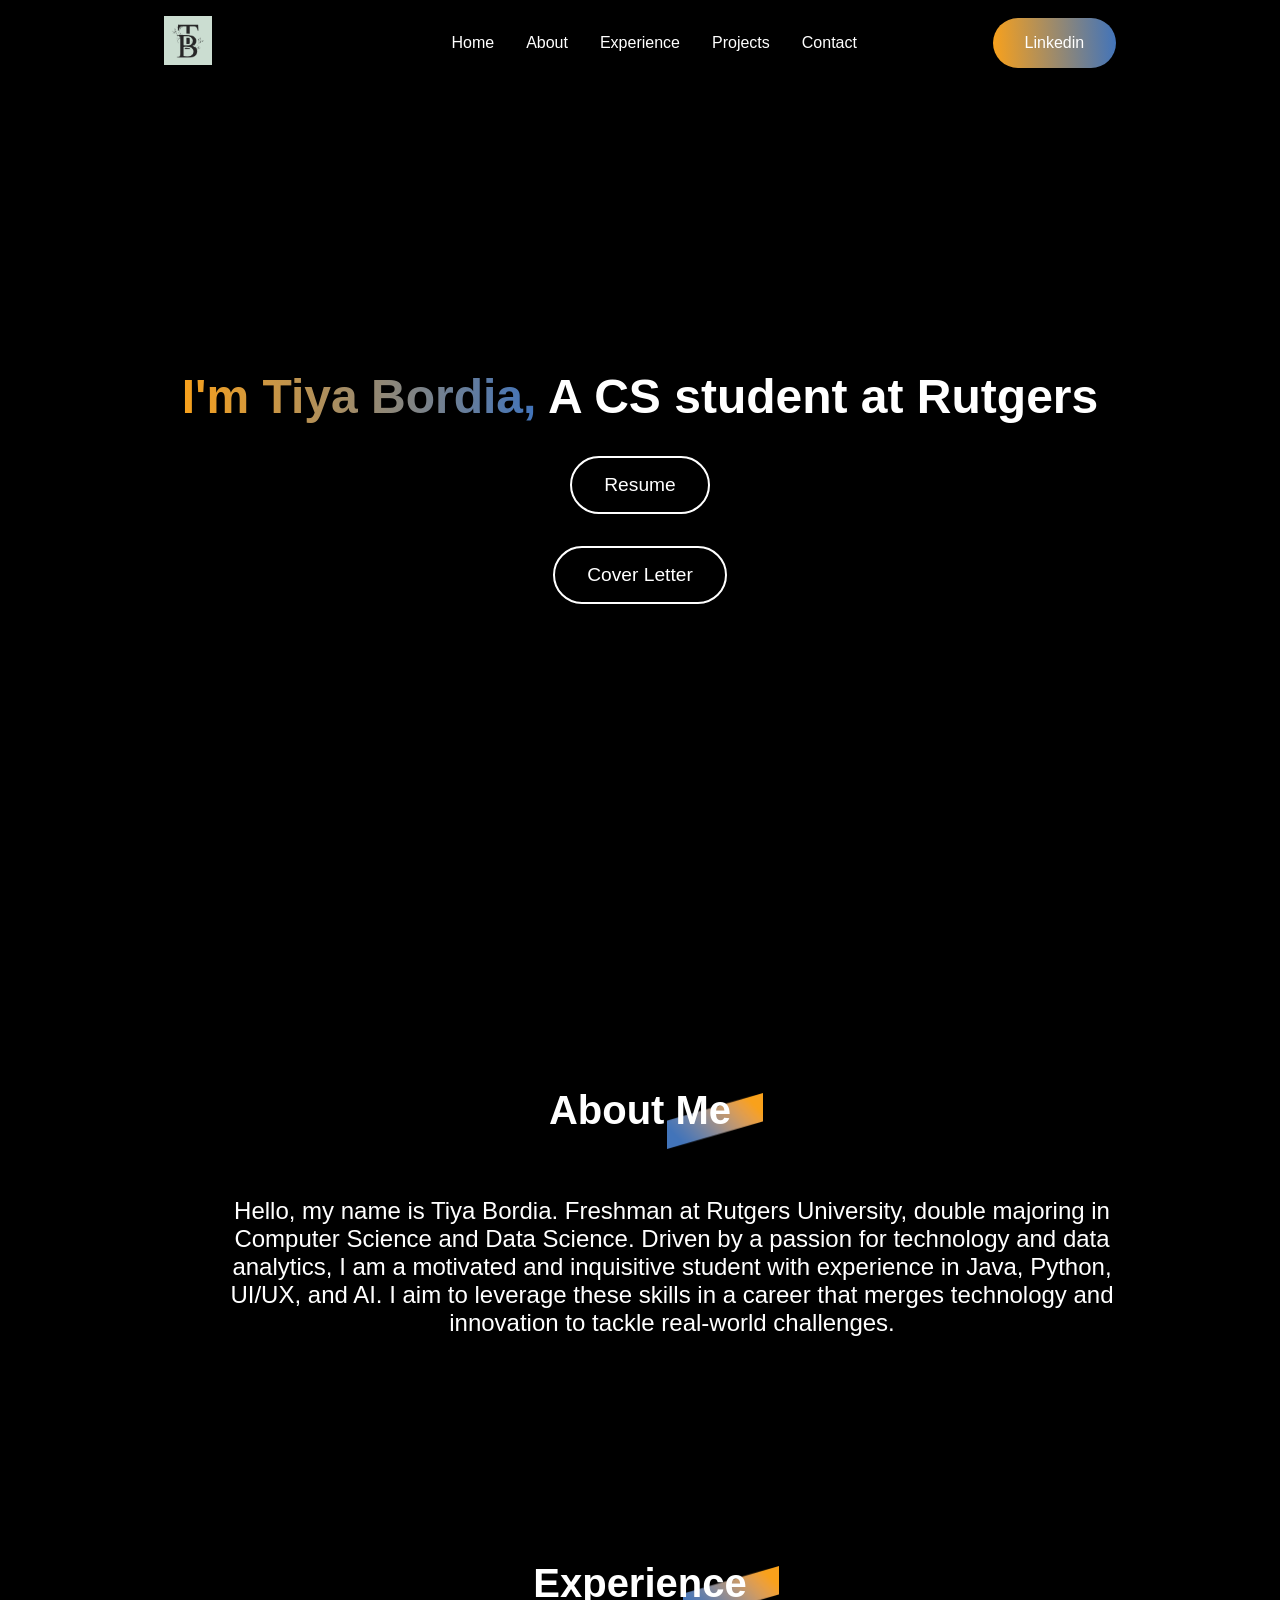
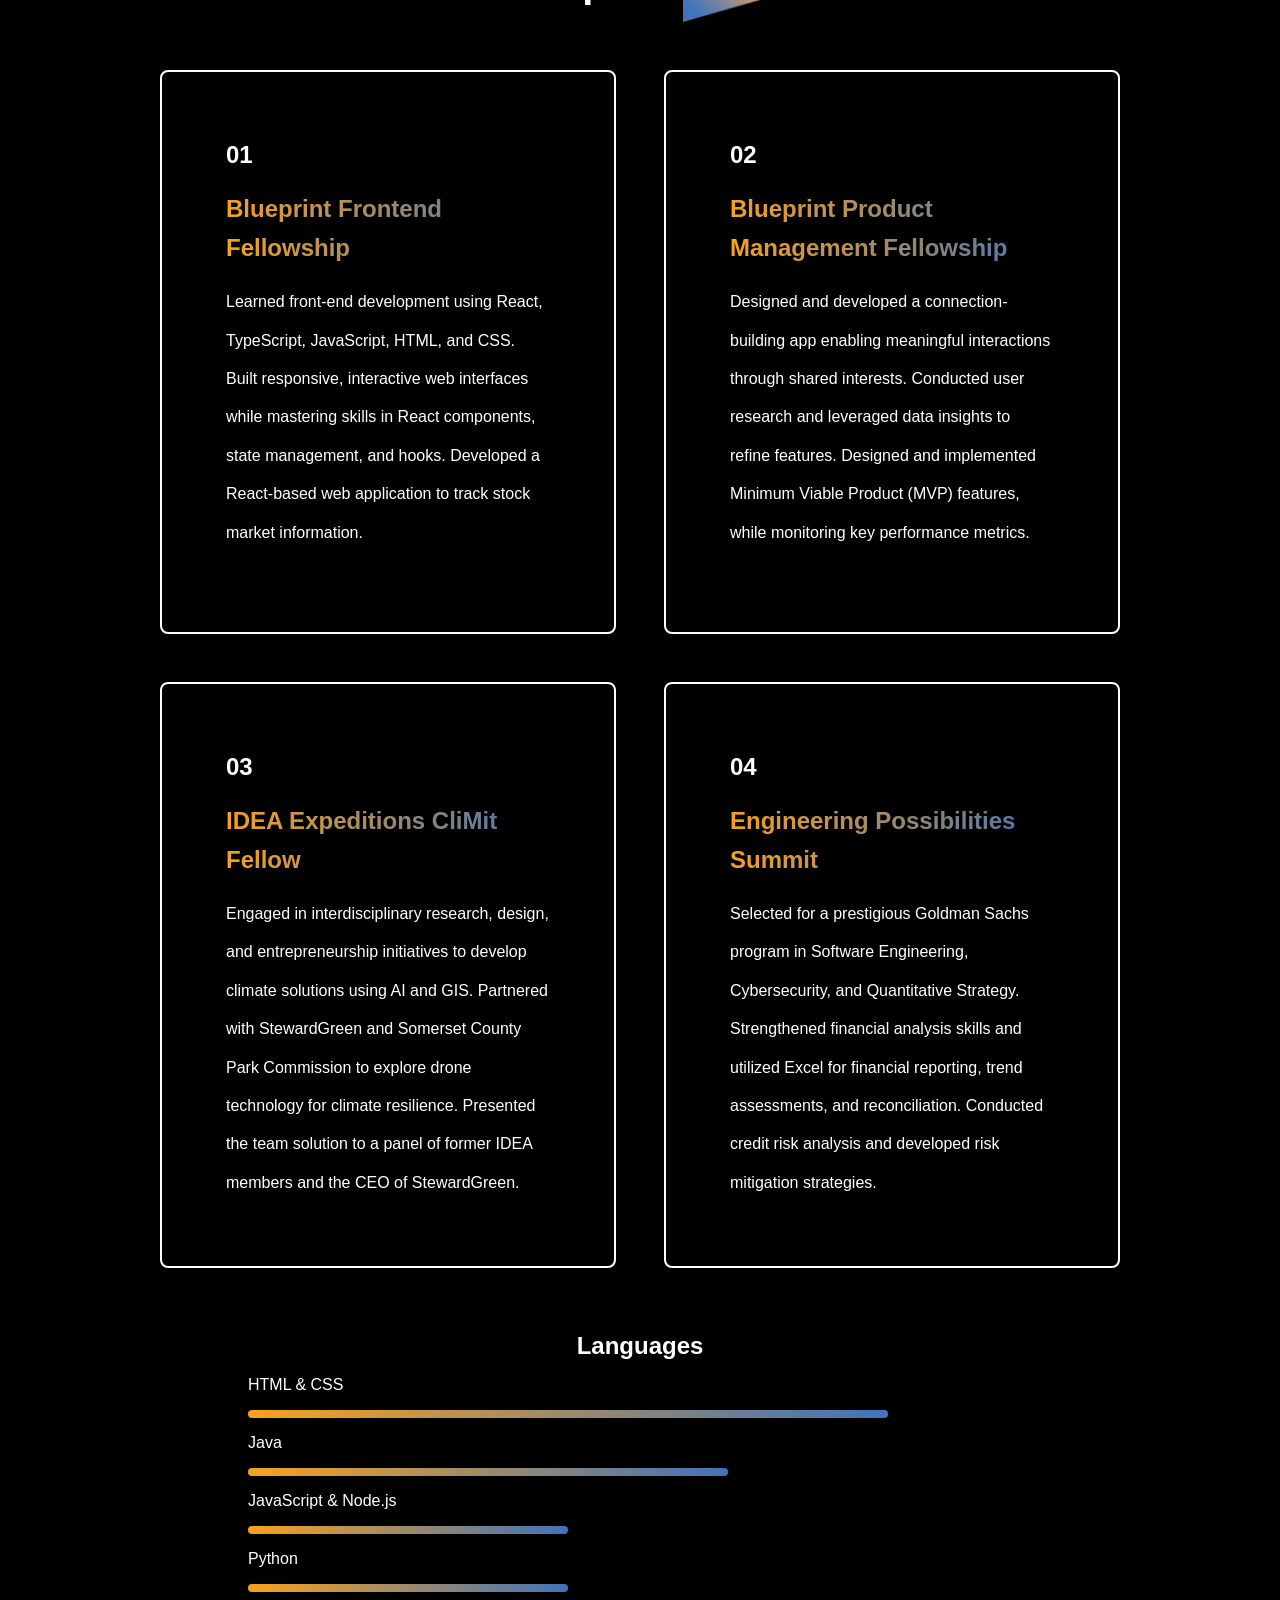
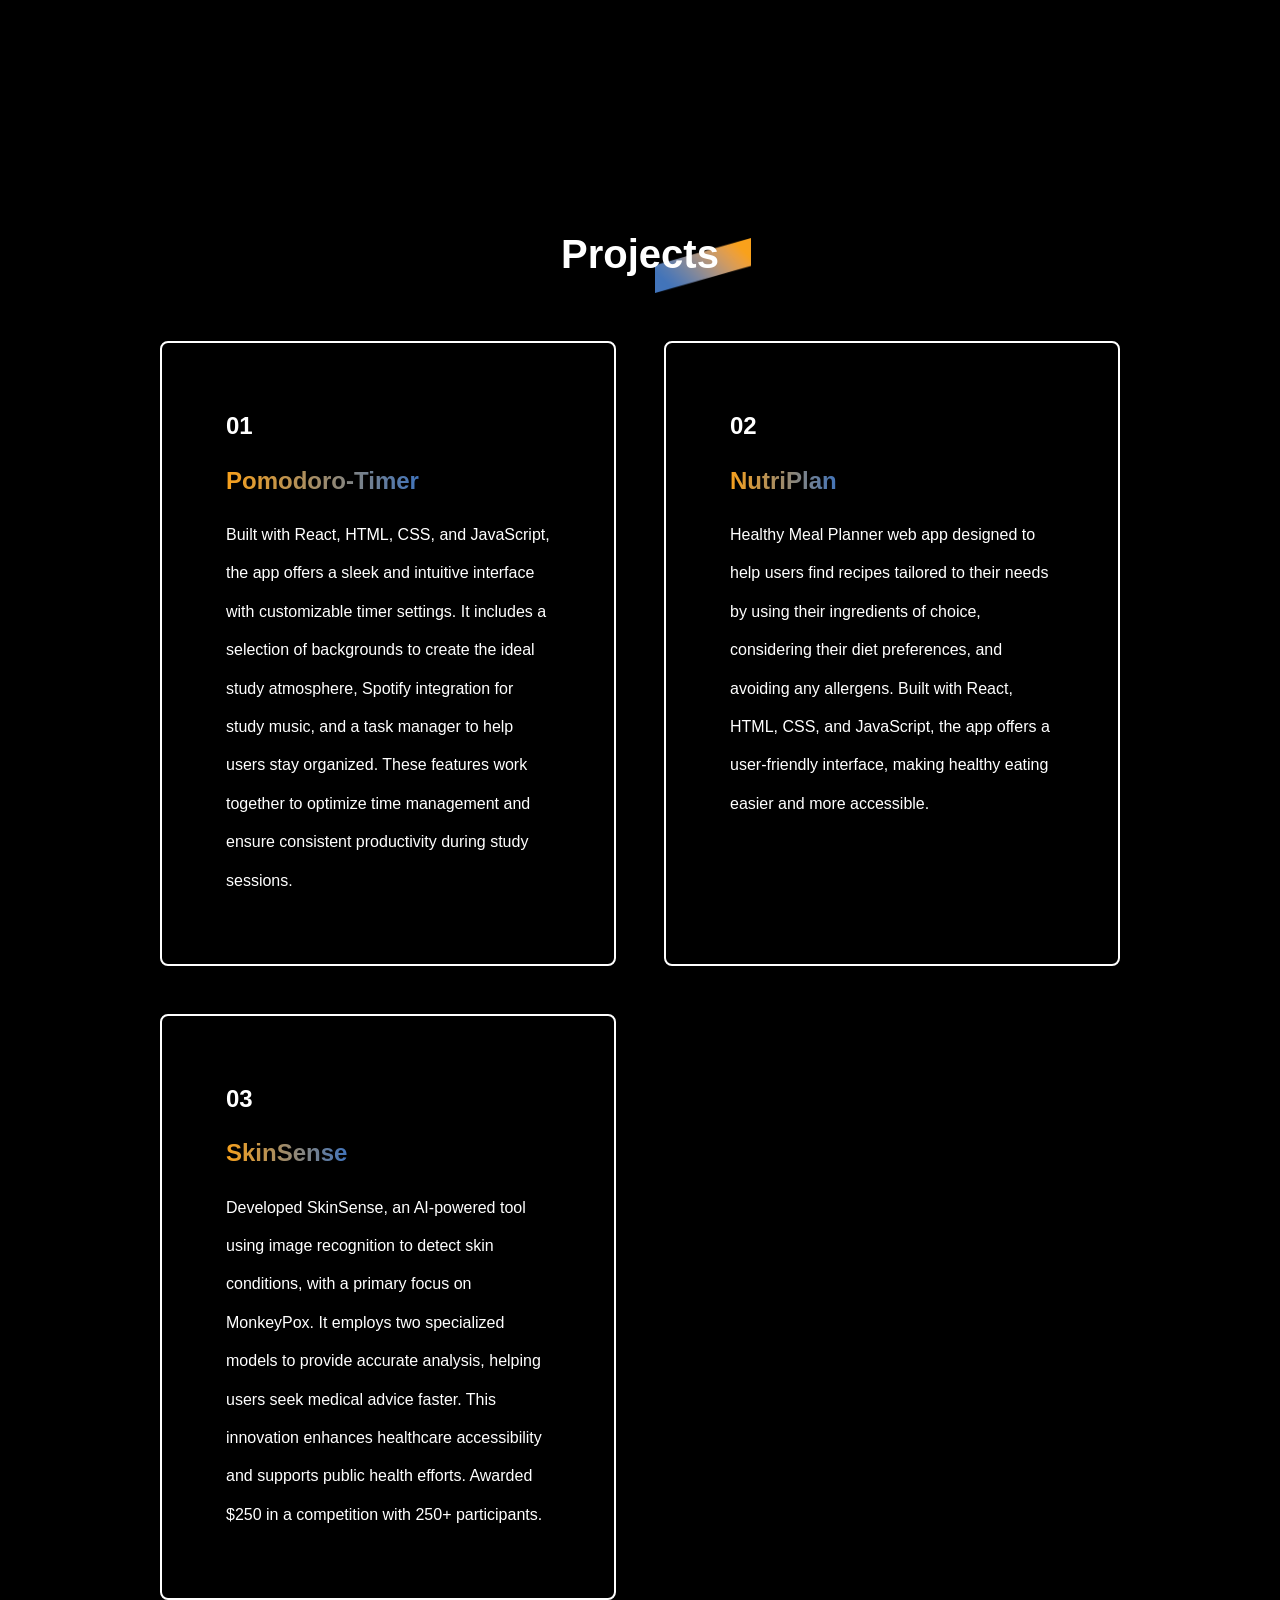
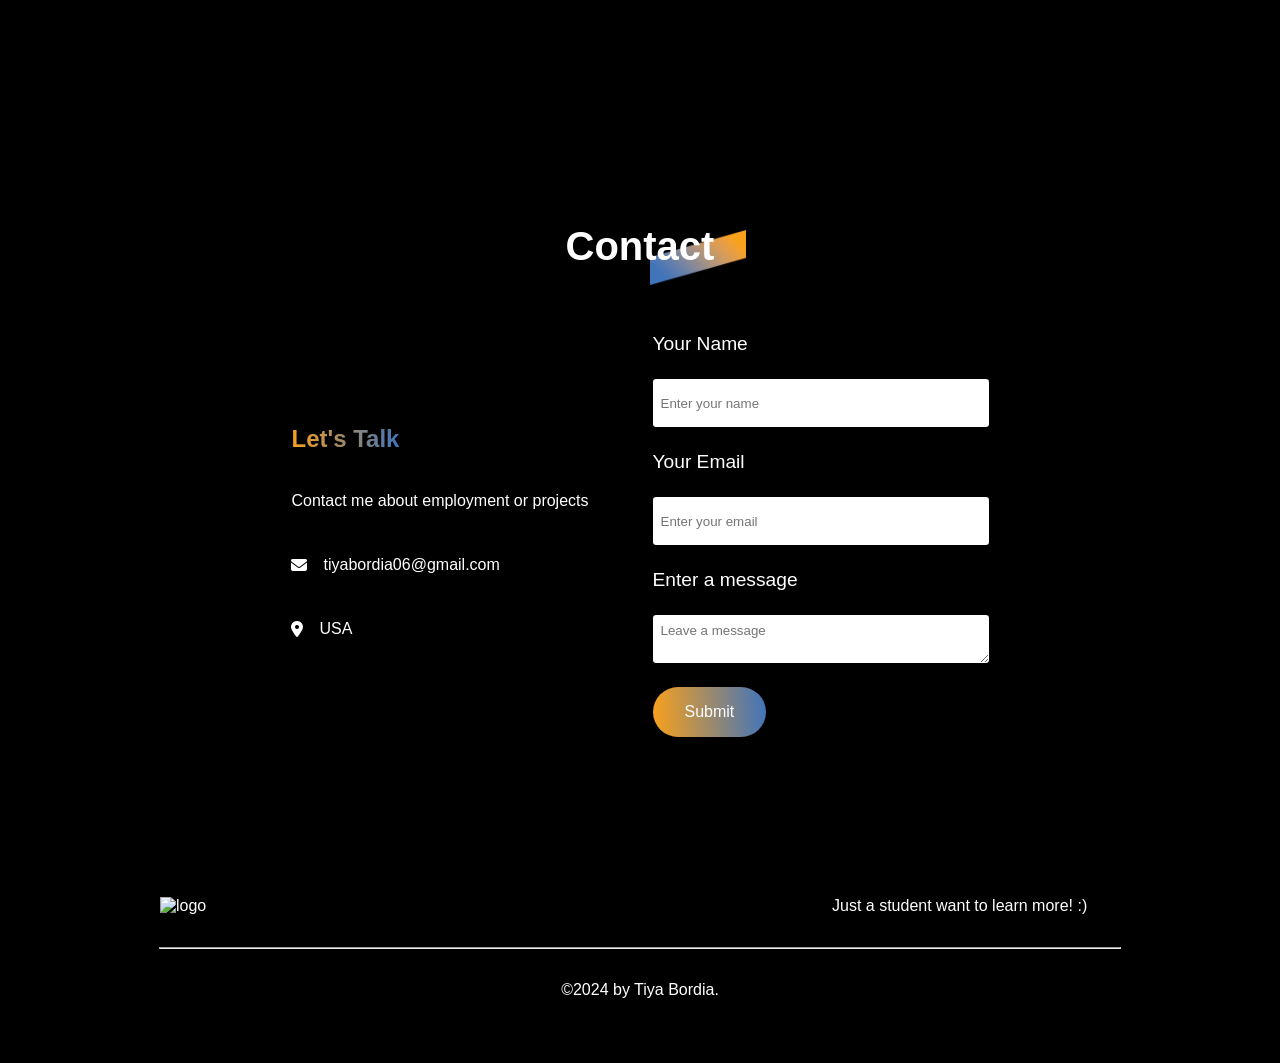
==== index.html @ 6e3135b9 "update" ====
<!DOCTYPE html>
<html lang="en">

<head>
    <meta charset="UTF-8">
    <meta name="viewport" content="width=device-width, initial-scale=1.0">
    <link rel="stylesheet" href="https://cdnjs.cloudflare.com/ajax/libs/font-awesome/6.5.2/css/all.min.css"
        integrity="sha512-SnH5WK+bZxgPHs44uWIX+LLJAJ9/2PkPKZ5QiAj6Ta86w+fsb2TkcmfRyVX3pBnMFcV7oQPJkl9QevSCWr3W6A=="
        crossorigin="anonymous" referrerpolicy="no-referrer" />
    <link rel="stylesheet" href="./styles/styles.css">
    <link rel="icon" type="image/x-icon" href="./assets/Image7.png">
    <script src="./scripts/scripts.js" defer></script>
    <title>Portfolio</title>
</head>

<body>
    <!-- nav -->
    <div>
        <div class="navbar-placeholder"></div>
        <nav class="navbar flex">
            <a href="#home"><img src="./assets/Image7.png" alt="logo" class="animation"></a>
            <div class="nav-menu flex">
                <a href="#home" class="animation">Home</a>
                <a href="#about" class="animation">About</a>
                <a href="#experience" class="animation">Experience</a>
                <a href="#work" class="animation">Projects</a>
                <a href="#contact" class="animation">Contact</a>
            </div>
            <form action="https://www.linkedin.com/in/tiya-bordia-158036288" target="_blank">
                <button type="submit" class="btn nav-btn animation">Linkedin</button>
            </form>
            

        </nav>
    </div>


    <!-- hero basically the intro -->
    <div class="hero flex" id="home">
        <h1><span class="text-effect">I'm Tiya Bordia,</span> A CS student at Rutgers</h1>
        <a href="./assets/Resume - Tiya Bordia (6).pdf" class="hero-resume animation" target="_blank" rel="noopener noreferrer">Resume</a>
        <a href="./assets/Cover Letter (1).pdf" class="hero-letter animation" target="_blank" rel="noopener noreferrer">Cover Letter</a>
    </div>

    <!-- about -->
    <section class="container flex" id="about">
        <div class="container-title">
            <h2>About Me</h2>
            <img src="./assets/decoration-heading.png" alt="decoration">
        </div>
        <div class="about-sections flex">
            <div class="about-left flex">
            </div>
            <div class="about-right flex">
                <p>Hello, my name is Tiya Bordia. Freshman at Rutgers University, double majoring in Computer Science and Data Science. Driven by a passion for technology and data analytics, I am a motivated and inquisitive student with experience in Java, Python, UI/UX, and AI. I aim to leverage these skills in a career that merges technology and innovation to tackle real-world challenges.</p>
            </div>
        </div>
    </section>

    <!-- Experience -->
    <section class="container flex" id="experience">
        <div class="container-title">
            <h2>Experience</h2>
            <img src="./assets/decoration-heading.png" alt="decoration">
        </div>
        <div class="grid-container">
            <div class="services-format flex animation">
                <h3>01</h3>
                <h2 class="text-effect">Blueprint Frontend Fellowship</h2>
                <p>Learned front-end development using React, TypeScript, JavaScript, HTML, and CSS. Built responsive, interactive web interfaces while mastering skills in React components, state management, and hooks. Developed a React-based web application to track stock market information.</p>
            </div>
            <div class="services-format flex animation">
                <h3>02</h3>
                <h2 class="text-effect">Blueprint Product Management Fellowship</h2>
                <p>Designed and developed a connection-building app enabling meaningful interactions through shared interests. Conducted user research and leveraged data insights to refine features. Designed and implemented Minimum Viable Product (MVP) features, while monitoring key performance metrics.
                </p></p>
            </div>
            <div class="services-format flex animation">
                <h3>03</h3>
                <h2 class="text-effect">IDEA Expeditions CliMit Fellow</h2>
                <p>Engaged in interdisciplinary research, design, and entrepreneurship initiatives to develop climate solutions using AI and GIS. Partnered with StewardGreen and Somerset County Park Commission to explore drone technology for climate resilience. Presented the team solution to a panel of former IDEA members and the CEO of StewardGreen.</p>
            </div>
            <div class="services-format flex animation">
                <h3>04</h3>
                <h2 class="text-effect">Engineering Possibilities Summit</h2>
                <p>Selected for a prestigious Goldman Sachs program in Software Engineering, Cybersecurity, and Quantitative Strategy. Strengthened financial analysis skills and utilized Excel for financial reporting, trend assessments, and reconciliation. Conducted credit risk analysis and developed risk mitigation strategies.</p>
            </div>
            
        </div>
    </div>
    <div class="about-skills">
        <div>
            <h3>Languages</h3>
            <div class="about-skill flex animation">
                <p>HTML & CSS</p>
                <hr style="width: 80%;">
            </div>
            <div class="about-skill flex animation">
                <p>Java</p>
                <hr style="width: 60%;">
            </div>
            <div class="about-skill flex animation">
                <p>JavaScript & Node.js</p>
                <hr style="width: 40%;">
            </div>
            <div class="about-skill flex animation">
                <p>Python</p>
                <hr style="width: 40%;">
            </div>
        </div>
    </div>
    </section>
    <!-- Projects -->
    <section class="container flex" id="projects">
    <div class="container-title">
        <h2>Projects</h2>
        <img src="./assets/decoration-heading.png" alt="decoration">
    </div>
    <div class="grid-container">
        <div class="services-format flex animation">
            <h3>01</h3>
            <h2 class="text-effect"><a href="https://pomodoro-timer-seven-delta.vercel.app/" target="_blank">Pomodoro-Timer</a></h2>
            <p>Built with React, HTML, CSS, and JavaScript, the app offers a sleek and intuitive interface with customizable timer settings. It includes a selection of backgrounds to create the ideal study atmosphere, Spotify integration for study music, and a task manager to help users stay organized. These features work together to optimize time management and ensure consistent productivity during study sessions.</p>
 
        </div>
        <div class="services-format flex animation">
            <h3>02</h3>
            <h2 class="text-effect"><a href="https://nutriplanapp.vercel.app/" target="_blank">NutriPlan</a></h2>
            <p>Healthy Meal Planner web app designed to help users find recipes tailored to their needs by using their ingredients of choice, considering their diet preferences, and avoiding any allergens. Built with React, HTML, CSS, and JavaScript, the app offers a user-friendly interface, making healthy eating easier and more accessible.
            </p>
        </div>
        <div class="services-format flex animation">
            <h3>03</h3>
            <h2 class="text-effect">SkinSense</h2>
            <p>Developed SkinSense, an AI-powered tool using image recognition to detect skin conditions, with a primary focus on MonkeyPox. It employs two specialized models to provide accurate analysis, helping users seek medical advice faster. This innovation enhances healthcare accessibility and supports public health efforts. Awarded $250 in a competition with 250+ participants. </p>
        </div>
    </div>
</section>


    <!-- projects 
    <main class="container flex" id="work">
        <div class="container-title">
            <h2>Projects</h2>
            <img src="./assets/decoration-heading.png" alt="decoration">
        </div>
        <div class="grid-container">
            <div class="project-card flex animation">
                <h3>NutriPlan</h3>
                <p>Developed a Healthy Meal Planner web app to help users find recipes based on ingredients, diet preferences, and allergen considerations. Built with React, HTML, CSS, and JavaScript, the app provides personalized meal recommendations, dietary filters, and allergen alerts in a sleek, responsive design.</p>
            </div>
        
            <div class="project-card flex animation">
                <h3>Pomodoro Timer</h3>
                <p>Created a Pomodoro timer app to improve focus and productivity. Built with React, HTML, CSS, and JavaScript, it features customizable timers, aesthetic backgrounds, Spotify-integrated study music, and a task manager to help users stay organized and optimize time management.</p>
            </div>
        </div>
    </main>
-->
    <!-- contact -->
    <section class="container flex" id="contact">
        <div class="container-title">
            <h2>Contact</h2>
            <img src="./assets/decoration-heading.png" alt="decoration">
        </div>
        <div class="contact-section flex">
            <div class="contact-left flex">
                <h2 class="text-effect">Let's Talk</h2>
                <p>Contact me about employment or projects</p>
                <div class="contact-details flex">
                    <div class="contact-detail flex">
                        <i class="fa-solid fa-envelope"></i>
                        <p>tiyabordia06@gmail.com</p>
                    </div>
                    <div class="contact-detail flex">
                        <i class="fa-solid fa-location-dot"></i>
                        <p>USA</p>
                    </div>
                </div>
            </div>
            <form action="https://formsubmit.co/tiyabordia06@gmail.com" method="POST" class="contact-right flex">
                <label for="name">Your Name</label>
                <input type="text" id="name" name="name" placeholder="Enter your name">
                <label for="email">Your Email</label>
                <input type="email" id="email" name="email" placeholder="Enter your email">
                <label for="message">Enter a message</label>
                <textarea name="message" id="message" placeholder="Leave a message"></textarea>
            
                <button type="submit" class="btn animation">Submit</button>
            </form>
        </div>
    </section>

    <!-- footer -->
    <footer class="flex">
        <div class="footer-top flex">
            <div class="footer-top-left">
                <img src="./assets/Image9.png" alt="logo">
            </div>
            <div class="footer-top-right">
                <p>Just a student want to learn more! :)</p>
            </div>
        </div>
        <hr>
        <div class="footer-bottom">
            <p>©2024 by Tiya Bordia.</p>
        </div>
    </footer>
</body>
</html>
---- styles/styles.css ----
* {
    margin: 0;
    padding: 0;
    color: #ffffff;
}

html {
    font-size: 100%;
    scroll-behavior: smooth;
}

body {
    background-color: black;
    font-family: Arial, Helvetica, sans-serif;
    max-width: 100rem;
    margin: auto;
    font-size: 1rem;
}

.btn {
    padding: 1rem 2rem;
    border-radius: 2rem;
    border: none;
    background: linear-gradient(267deg, #4274ba 1%, #F9A11B 100%);
    font-size: 1rem;
    text-decoration: none;
}

.animation {
    cursor: pointer;
    transition: 0.5s;
}

.animation:hover {
    transform: scale(1.03);
}

.flex {
    display: flex;
    align-items: center;
}

.text-effect {
    background: linear-gradient(267deg, #4274ba 1%, #F9A11B 100%);
    background-clip: text;
    -webkit-background-clip: text;
    -webkit-text-fill-color: transparent;
}

.container {
    flex-direction: column;
    justify-content: center;
    gap: 4rem;
    margin: 4rem 10rem 10rem;

}

.container-title {
    position: relative;
    margin-top: 4rem; /* Adjust as needed */
}


.container-title h2 {
    padding: 0 2rem;
    font-size: 2.5rem;
}

.container-title img {
    position: absolute;
    bottom: -1rem;
    right: 0;
    z-index: -1;
    width: 6rem;
}

.grid-container {
    display: grid;
    grid-template-columns: repeat(2, 1fr);
    min-height: 7rem;
    gap: 3rem;
}

.grid-container img {
    box-sizing: border-box;
    width: 100%;
    border-radius: 0.5rem;
}

#home,
#about,
#services,
#work,
#contact {
    scroll-margin-top: 100px;
}

/* nav */
.navbar {
    justify-content: space-around;
    padding: 1rem 6rem;
    box-sizing: border-box;
    background-color: #000000;
    position: fixed;
    top: 0;
    width: 100%;
    z-index: 999;
    max-width: 100rem;
}

.navbar img:nth-child(1) {
    width: 3rem;
    padding-right: 6.5rem;
}

.nav-menu {
    gap: 2rem;
}

.nav-menu a {
    text-decoration: none;
}

.navbar-placeholder {
    height: 60px;
}

/* hero */
#home {
    justify-content: center;
    height: 100vh;
}

.hero {
    flex-direction: column;
    gap: 2rem;
}

.hero img {
    width: 15%;
    max-width: 15rem;
}

.hero h1,
.hero span {
    font-size: 3rem;
    text-align: center;
}

.hero-resume {
    padding: 1rem 2rem;
    border-radius: 2rem;
    border: 2px solid #fff;
    background-color: black;
    font-size: 1.2rem;
    margin-bottom: 3rem;
    text-decoration: none;
    margin-bottom: 0rem;
}
.hero-letter
{
    padding: 1rem 2rem;
    border-radius: 2rem;
    border: 2px solid #fff;
    background-color: black;
    font-size: 1.2rem;
    margin-bottom: 3rem;
    text-decoration: none;

}

/* about */
.about-sections {
    gap: 4rem;
}
#about {
    top: 100vh; /* Moves it up, adjust as needed */
}

.about-right {
    flex-direction: column;
    gap: 4rem;
    width: 100%;
    font-size: 1.5rem;
    text-align: center;
}

.about-left img {
    width: 40%;
    margin: auto;
}

.about-skills {
    width: 85%;
    gap: 1rem;
}

.about-skill {
    align-items: start;
    flex-direction: column;
    gap: 1rem;
    padding: 0 0 1rem 1rem;
}

.about-skills h3 {
    font-size: 1.5rem;
    padding-bottom: 1rem;
    text-align: center;
}

.about-skill hr {
    border: none;
    width: 50%;
    height: 0.5rem;
    border-radius: 4rem;
    background: linear-gradient(267deg, #4274ba 1%, #F9A11B 100%);
}

.about-achievements {
    align-items: normal;
    width: 100%;
    justify-content: space-around;
}

.about-achievement {
    flex-direction: column;
    gap: 0.5rem;
    padding: 1rem;
}

/* services */
.services-format {
    align-items: start;
    flex-direction: column;
    justify-content: start;
    gap: 1rem;
    padding: 4rem;
    border-radius: 0.5rem;
    border: 2px solid #fff;
    line-height: 2.4rem;
}

.services-format h3 {
    font-size: 1.5rem;
}

/* work */
.work-name {
    font-size: 1.5rem;
    padding-bottom: 1.5rem;
}

/* contact */
.contact-section {
    gap: 4rem;
}

.contact-left {
    align-items: start;
    flex-direction: column;
    gap: 2rem;
}

.contact-left p {
    line-height: 2rem;
}

.contact-details {
    align-items: start;
    flex-direction: column;
    gap: 2rem;
}

.contact-detail {
    align-items: center;
    gap: 1rem;
}

.contact-right {
    flex-direction: column;
    align-items: start;
    gap: 1.5rem;
    font-size: 1.2rem;
}

.contact-right input,
.contact-right textarea {
    border: none;
    width: 20rem;
    height: 2rem;
    font-family: Arial, Helvetica, sans-serif;
    padding: 0.5rem;
    border-radius: 0.2rem;
    color: #000;
}

/* footer */
footer {
    margin: 4rem 10rem;
    align-items: normal;
    flex-direction: column;
    gap: 2rem;
}

.footer-top {
    width: 100%;
    justify-content: space-between;
}

.footer-top-left img {
    width: 3rem;
}

.footer-top-right {
    align-items: center;
    width: 30%;
    gap: 2rem;
}

.footer-bottom {
    text-align: center;
}

footer hr {
    width: 100%;
}

@media (max-width: 1200px) {
    .navbar {
        justify-content: space-between;
    }
    .nav-btn {
        display: none;
    }

    .nav-menu {
        position: fixed;
        flex-direction: column;
        align-items: start;
        top: 0;
        gap: 3rem;
        font-size: 2rem;
        background-color: #222222;
        width: 20rem;
        height: 100%;
        z-index: 2;
        transition: right 0.5s;
        padding: 1rem;
        right: -20rem;
        box-sizing: border-box;
    }

    .container {
        margin: 4rem 8rem 10rem;
    }

    .about-sections img {
        display: none;
    }

    .footer-top {
        flex-direction: column;
        gap: 1rem;
    }

    .footer-top-right {
        width: 100%;
        text-align: center;
    }
}

@media (max-width: 1024px) {
    html {
        font-size: 80%;
    }
}

@media (max-width: 767px) {
    html {
        font-size: 60%;
    }

    .container {
        margin-bottom: 20rem;
    }

    .navbar-placeholder {
        display: none;
    }

    .about-achievements {
        flex-direction: column;
    }

    .about-achievements hr {
        width: 30%;
        margin: auto;
    }

    .grid-container {
        grid-template-columns: repeat(1, 1fr);
    }
}

@media (max-width: 668px) {
    .contact-section {
        flex-direction: column;
    }
}
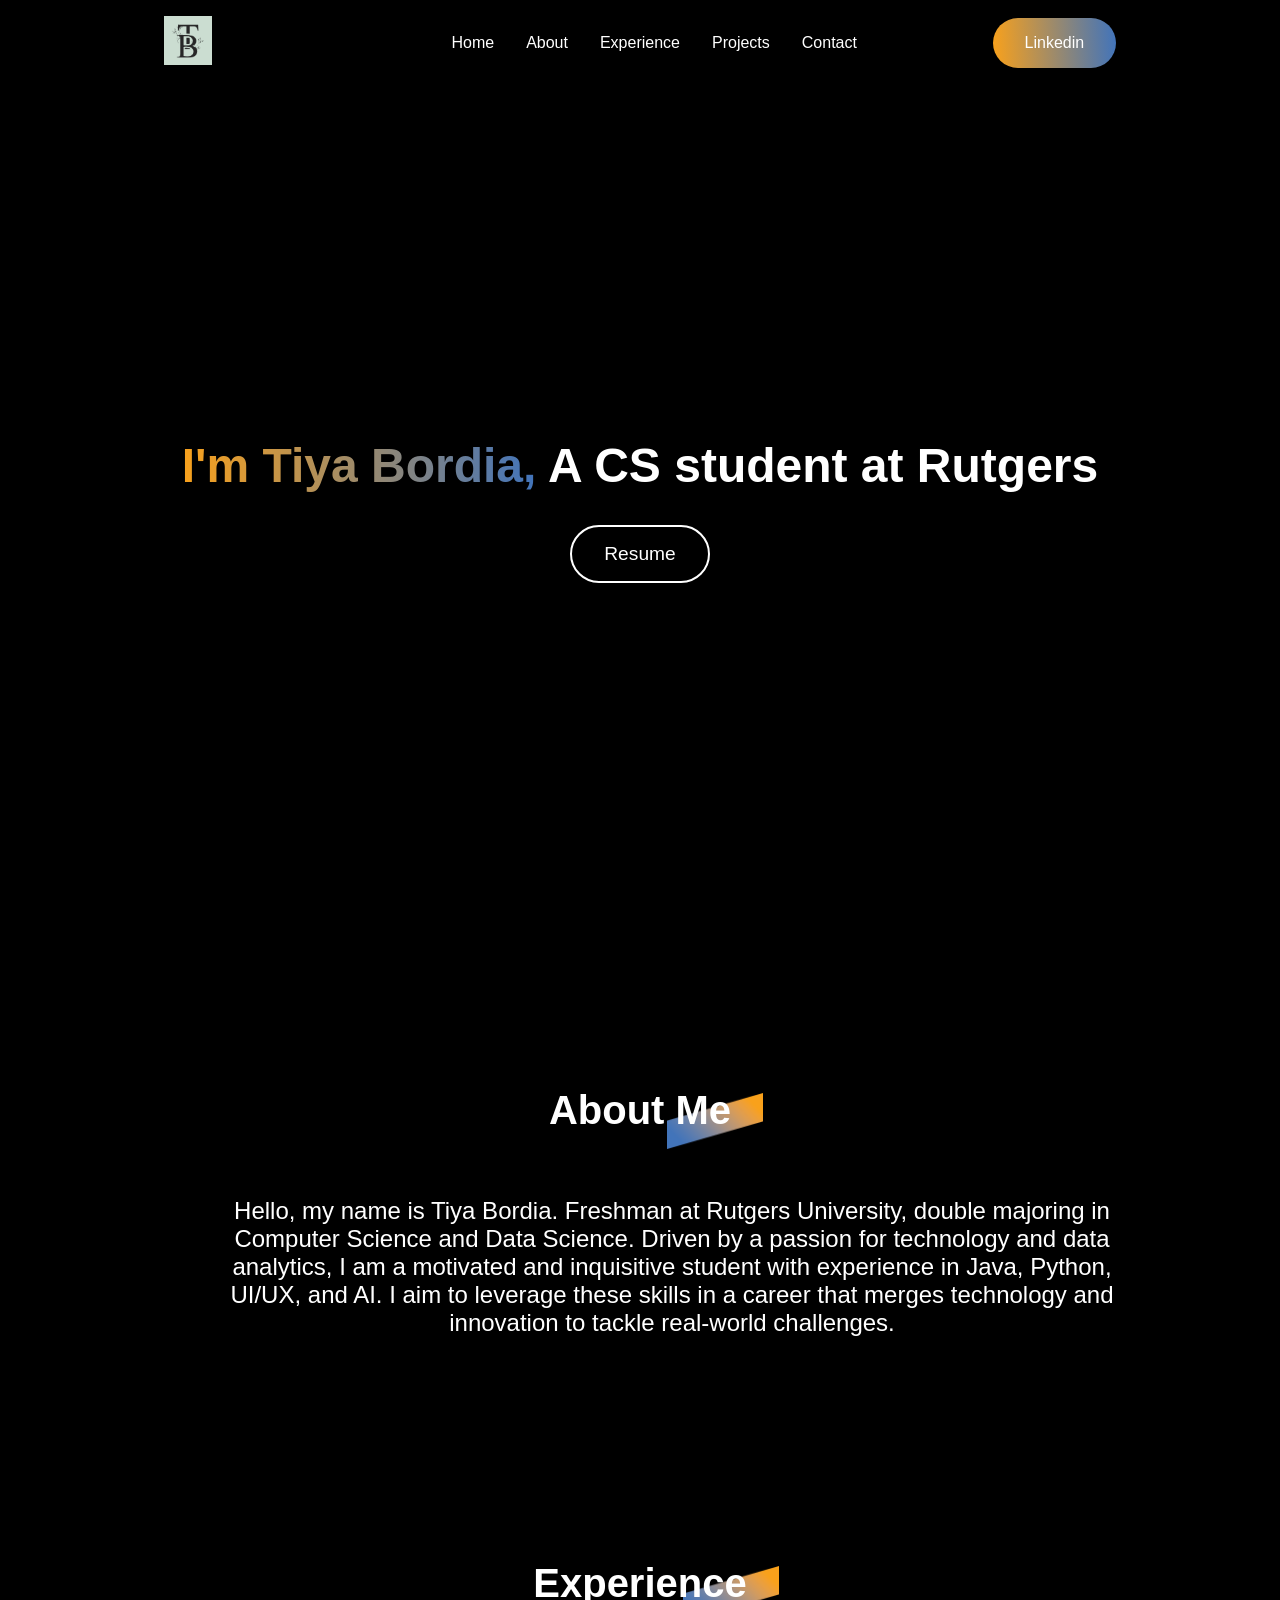
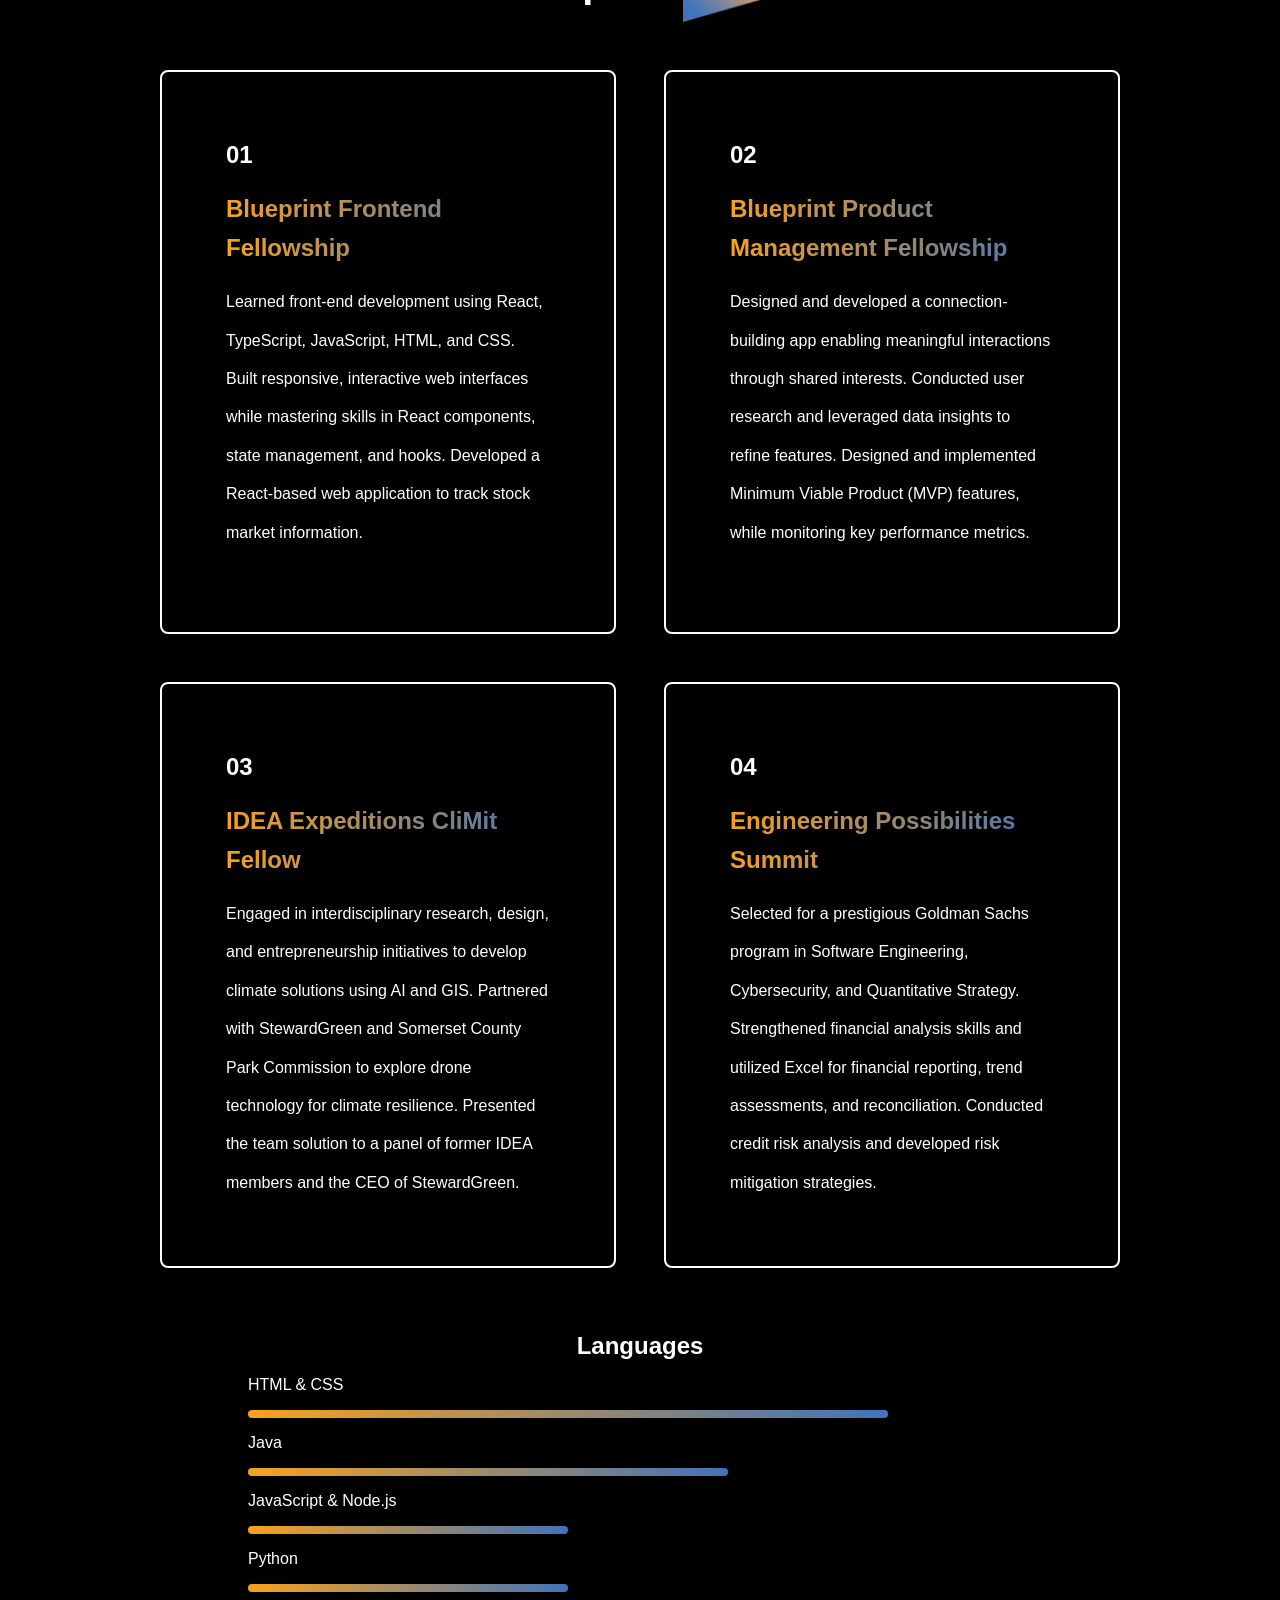
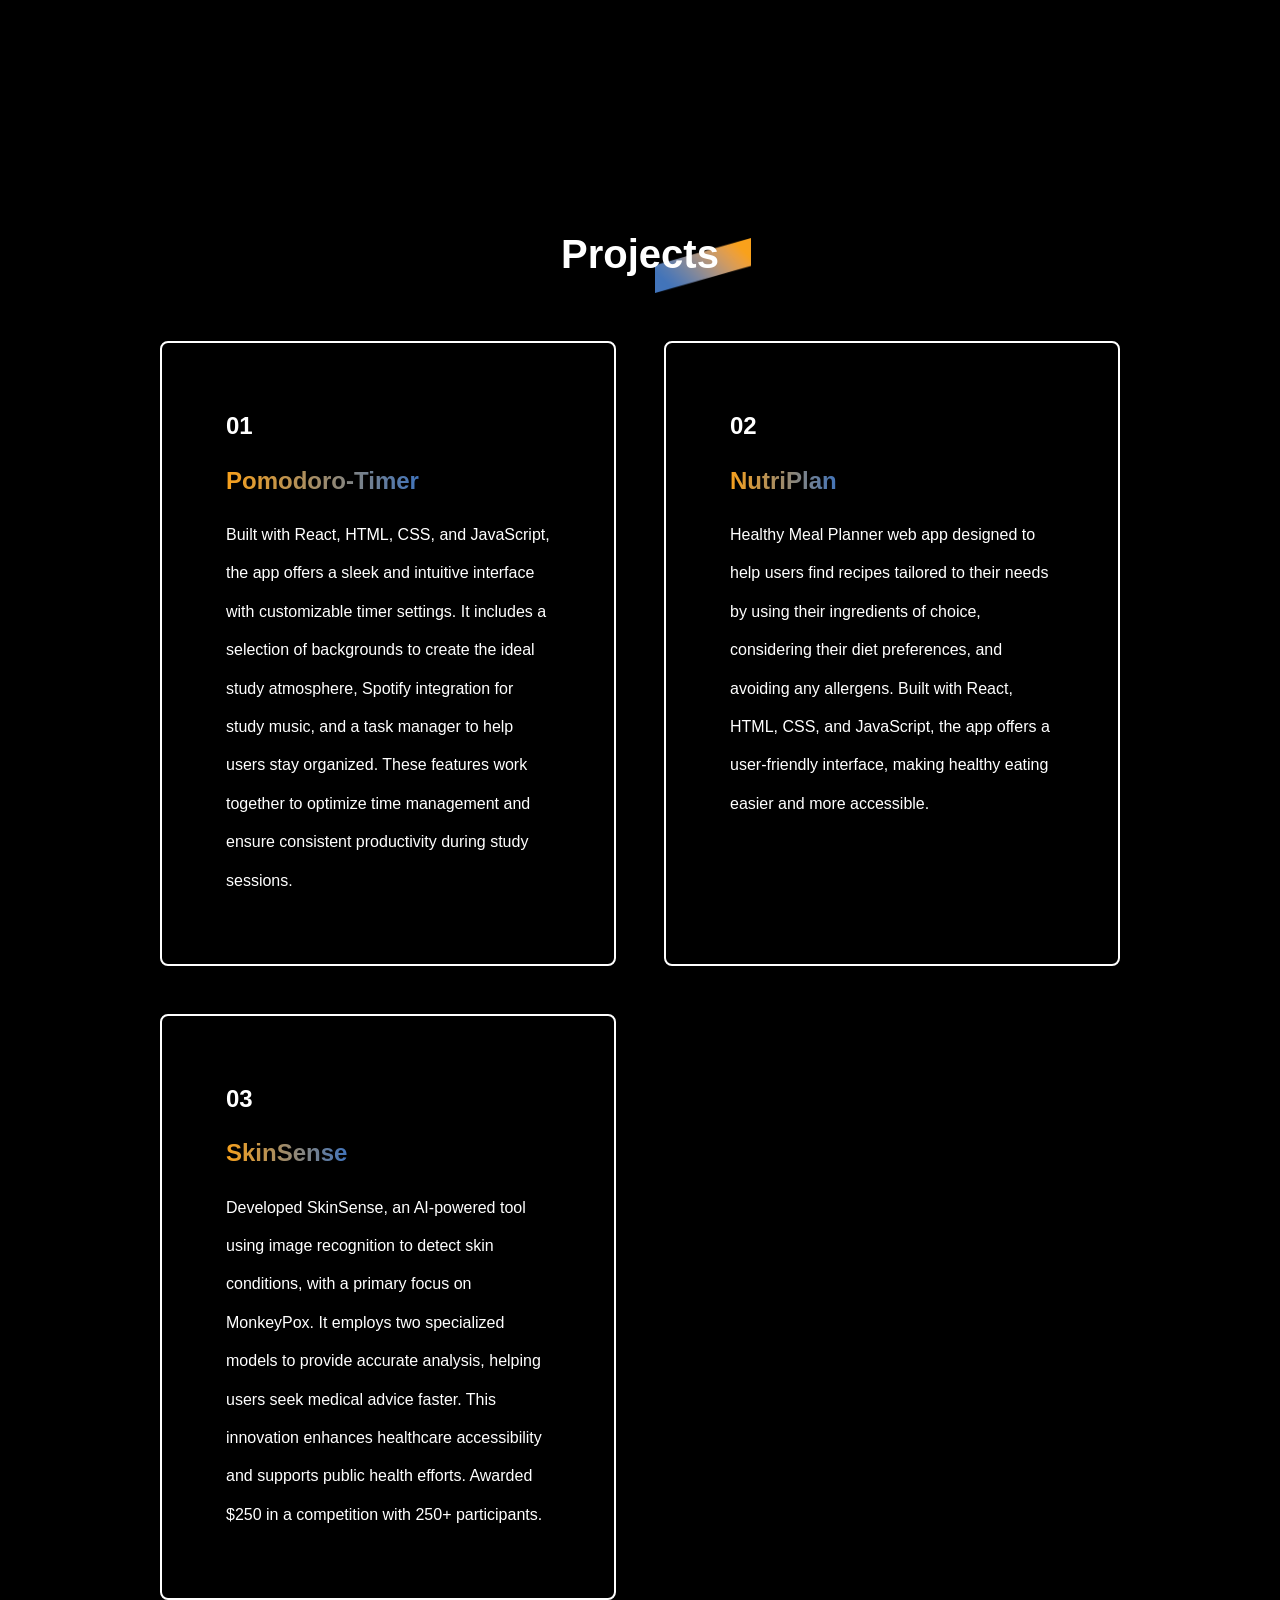
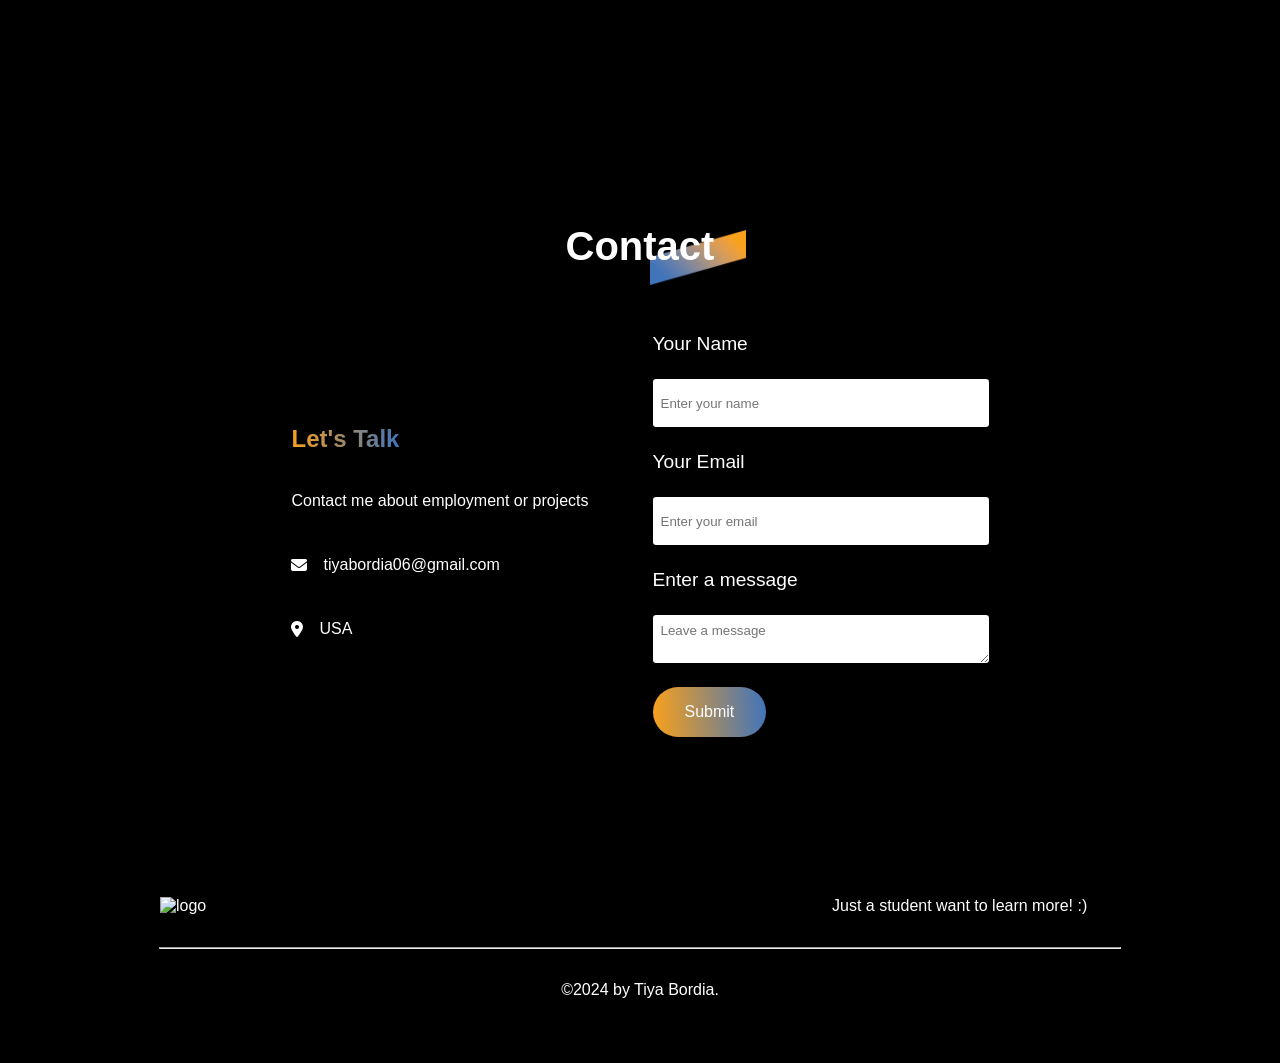
==== commit 3fabd5da: "more updates" ====
--- a/index.html
+++ b/index.html
@@ -39,7 +39,6 @@
     <div class="hero flex" id="home">
         <h1><span class="text-effect">I'm Tiya Bordia,</span> A CS student at Rutgers</h1>
         <a href="./assets/Resume - Tiya Bordia (6).pdf" class="hero-resume animation" target="_blank" rel="noopener noreferrer">Resume</a>
-        <a href="./assets/Cover Letter (1).pdf" class="hero-letter animation" target="_blank" rel="noopener noreferrer">Cover Letter</a>
     </div>
 
     <!-- about -->
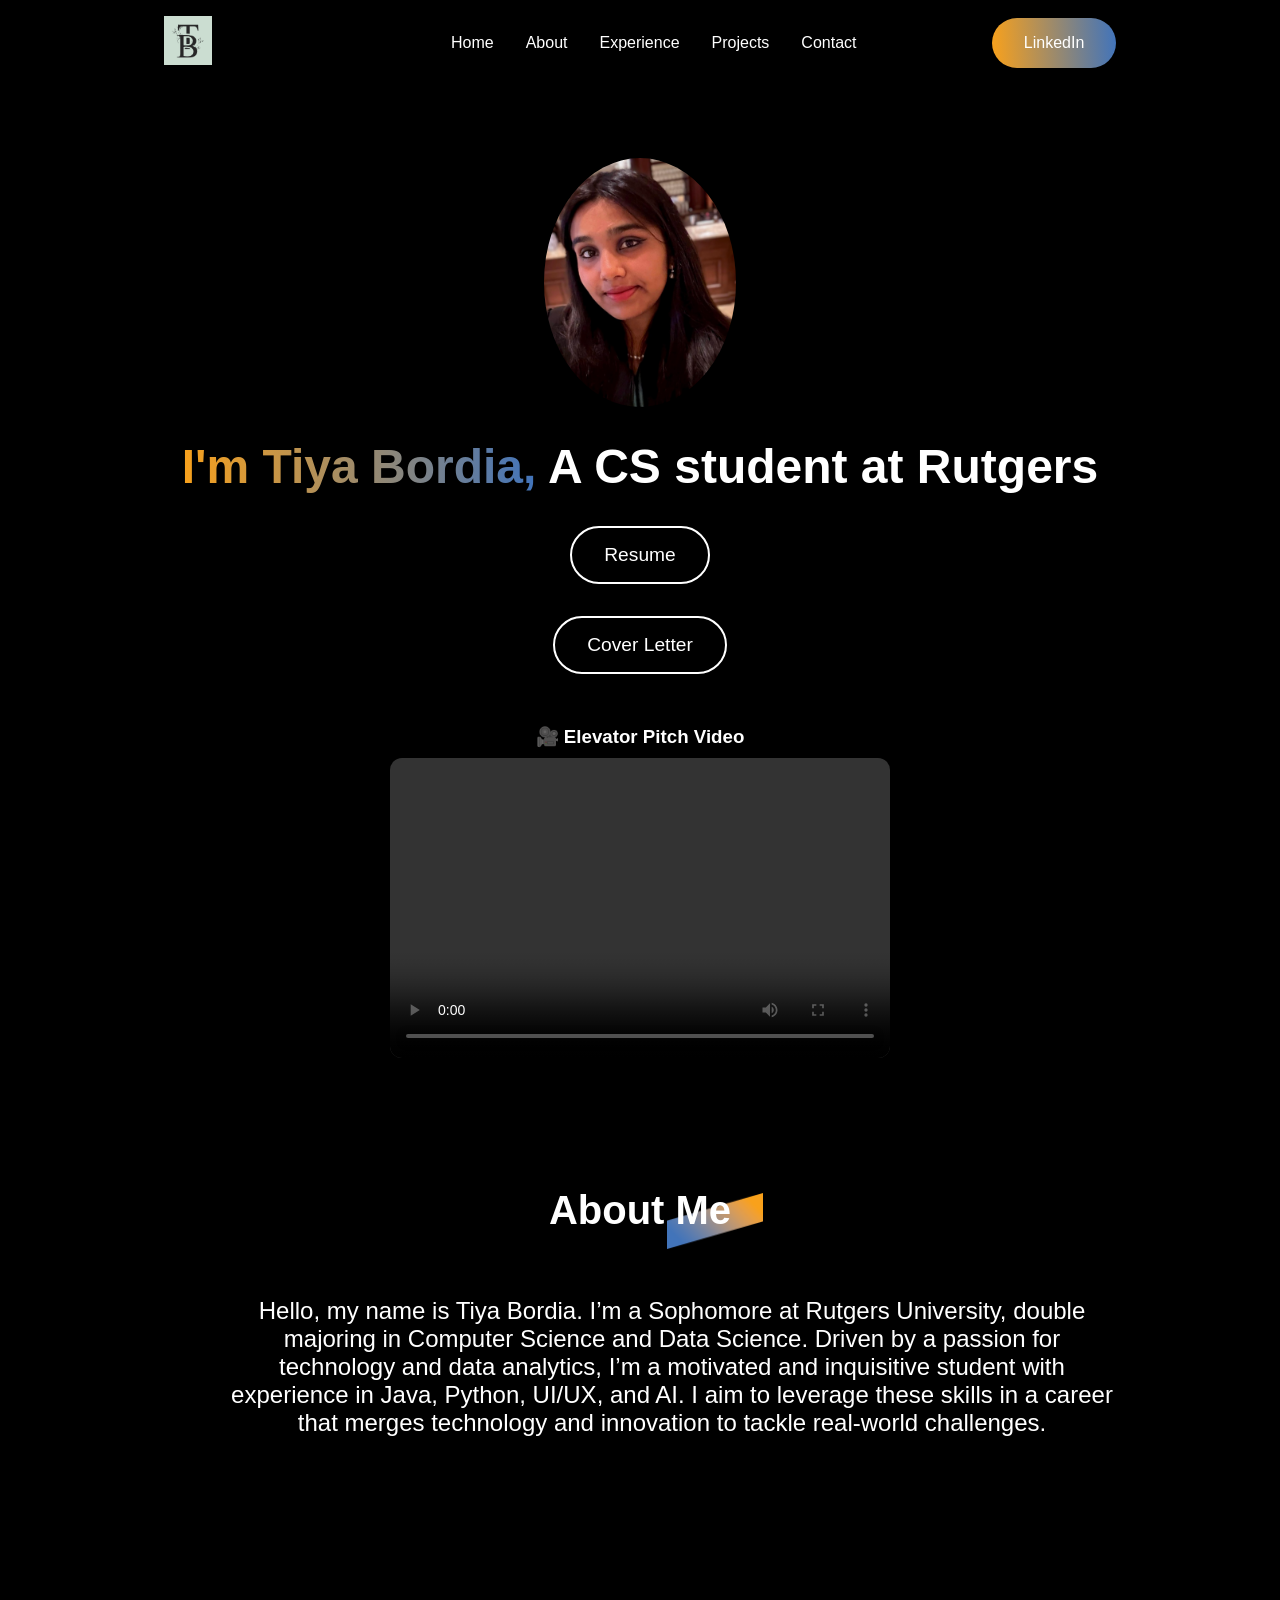
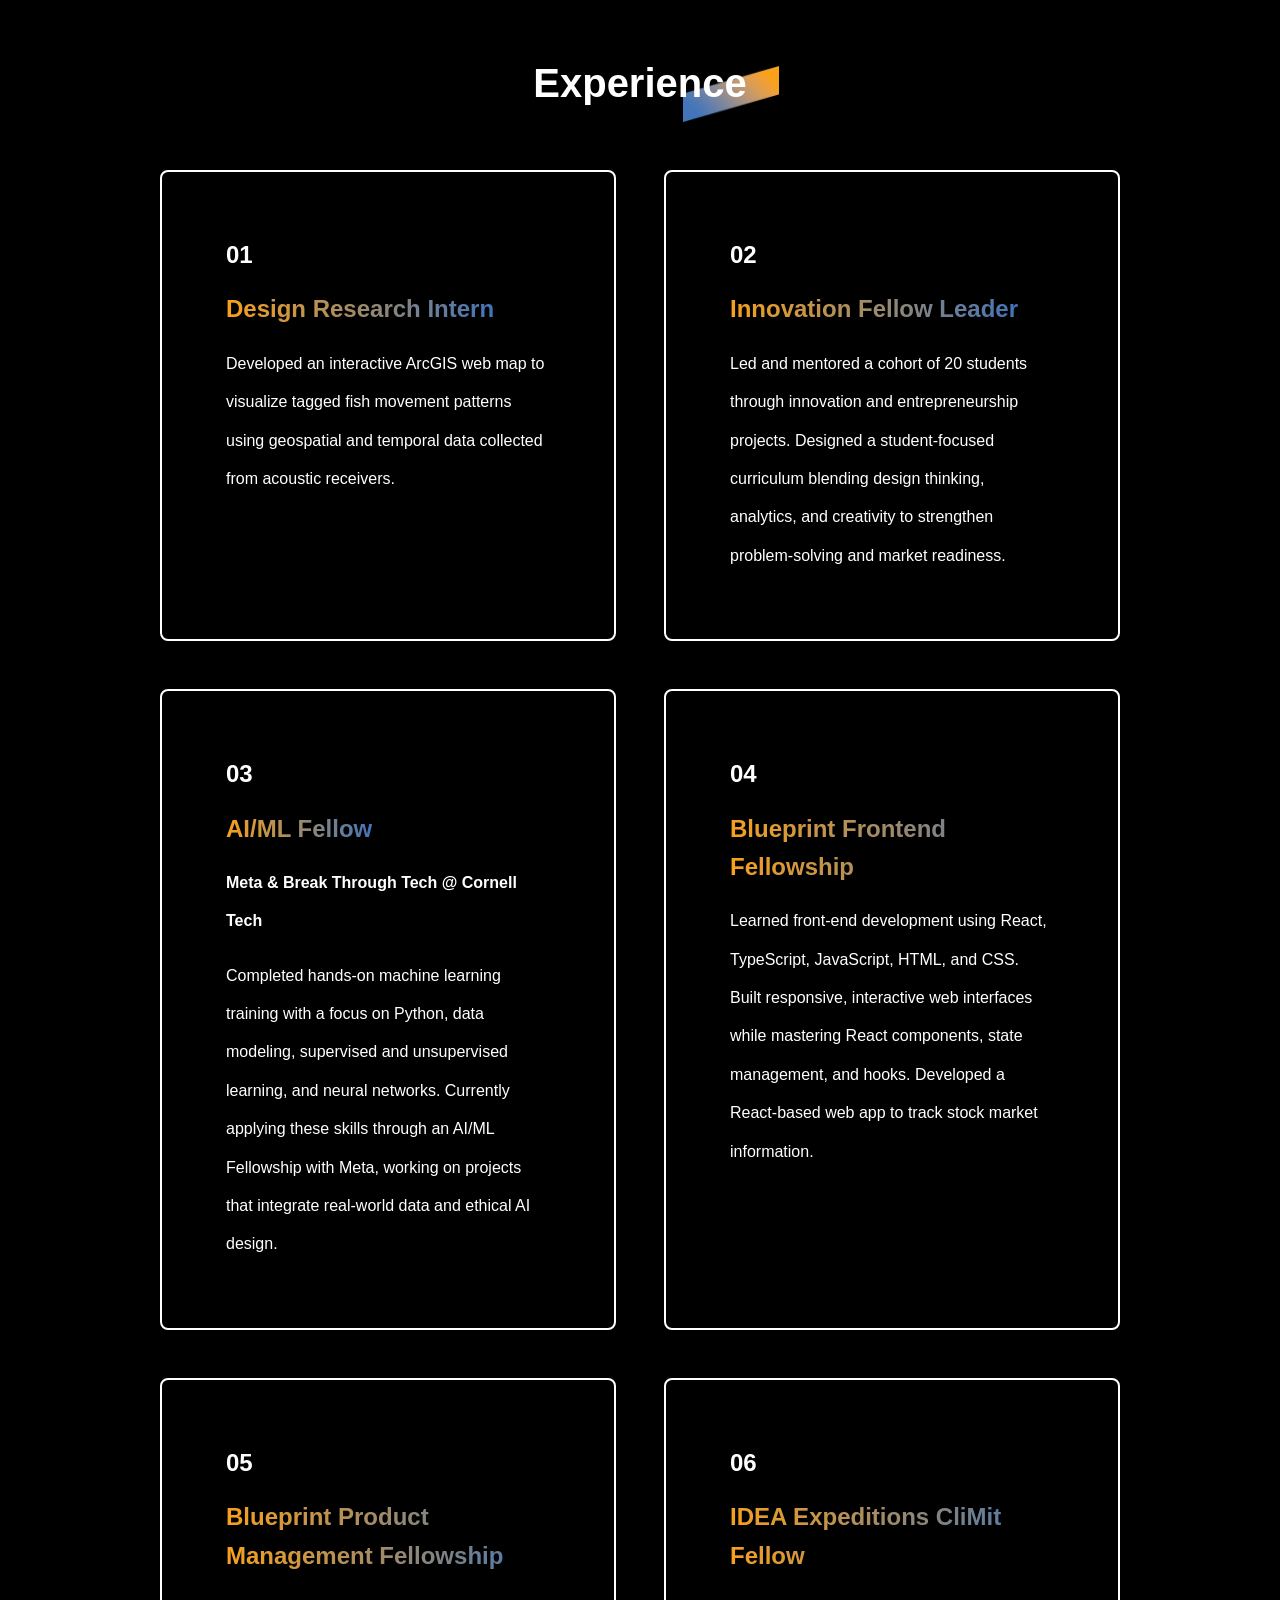
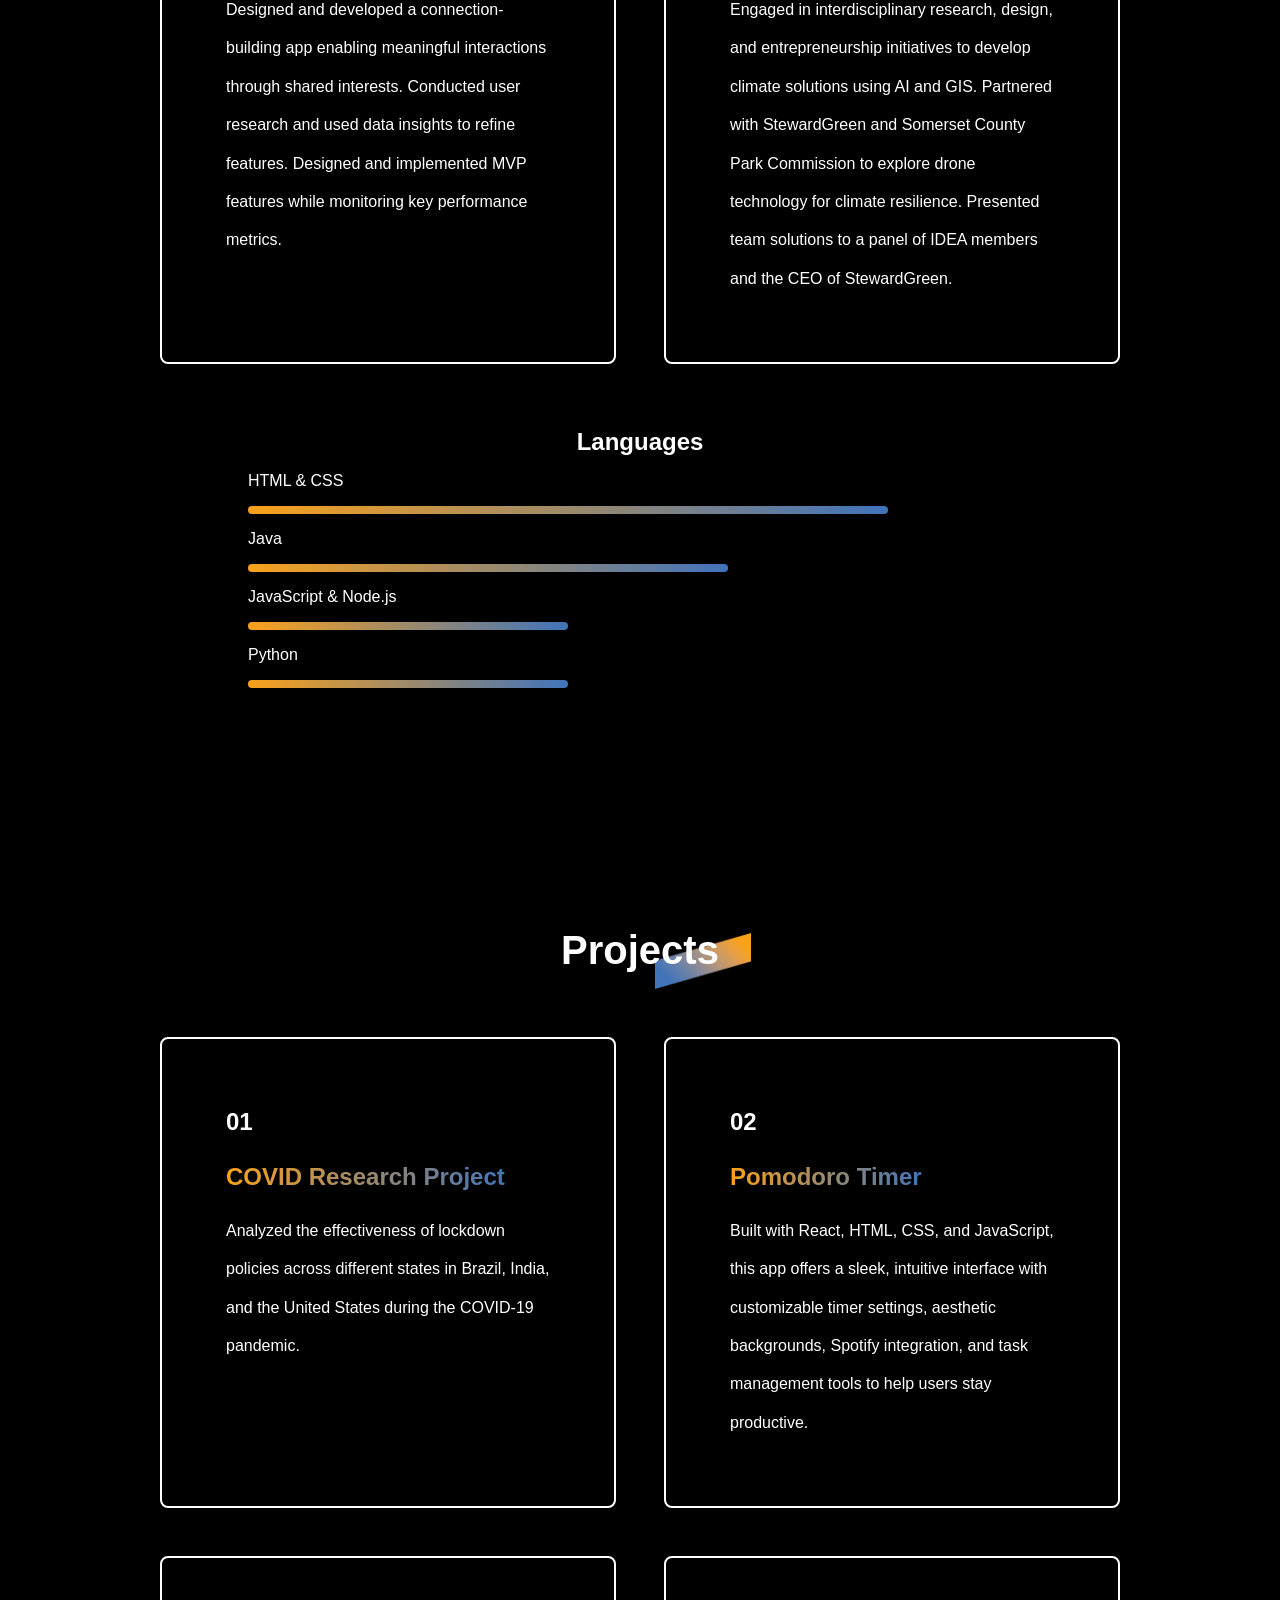
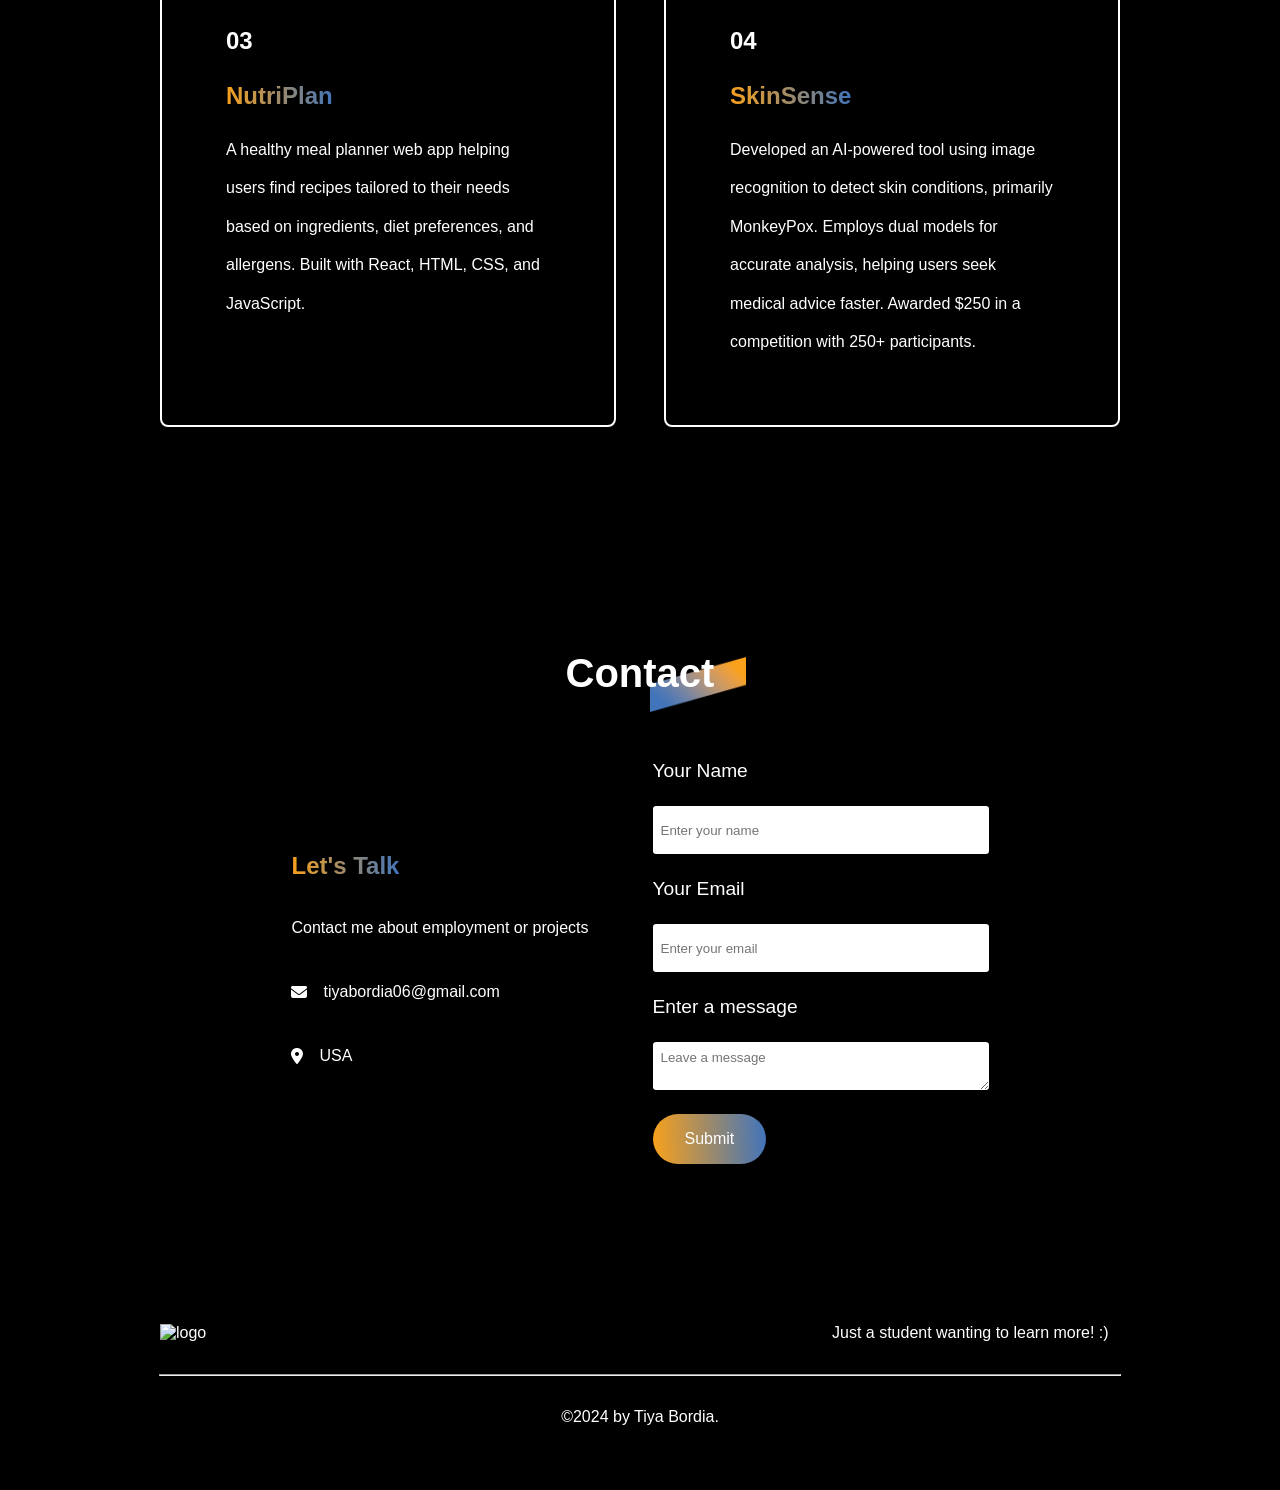
==== commit 0a38b6f7: "edits" ====
--- a/index.html
+++ b/index.html
@@ -2,208 +2,278 @@
 <html lang="en">
 
 <head>
-    <meta charset="UTF-8">
-    <meta name="viewport" content="width=device-width, initial-scale=1.0">
-    <link rel="stylesheet" href="https://cdnjs.cloudflare.com/ajax/libs/font-awesome/6.5.2/css/all.min.css"
-        integrity="sha512-SnH5WK+bZxgPHs44uWIX+LLJAJ9/2PkPKZ5QiAj6Ta86w+fsb2TkcmfRyVX3pBnMFcV7oQPJkl9QevSCWr3W6A=="
-        crossorigin="anonymous" referrerpolicy="no-referrer" />
-    <link rel="stylesheet" href="./styles/styles.css">
-    <link rel="icon" type="image/x-icon" href="./assets/Image7.png">
-    <script src="./scripts/scripts.js" defer></script>
-    <title>Portfolio</title>
+  <meta charset="UTF-8" />
+  <meta name="viewport" content="width=device-width, initial-scale=1.0" />
+  <link rel="stylesheet"
+    href="https://cdnjs.cloudflare.com/ajax/libs/font-awesome/6.5.2/css/all.min.css"
+    integrity="sha512-SnH5WK+bZxgPHs44uWIX+LLJAJ9/2PkPKZ5QiAj6Ta86w+fsb2TkcmfRyVX3pBnMFcV7oQPJkl9QevSCWr3W6A=="
+    crossorigin="anonymous" referrerpolicy="no-referrer" />
+  <link rel="stylesheet" href="./styles/styles.css" />
+  <link rel="icon" type="image/x-icon" href="./assets/Image7.png" />
+  <script src="./scripts/scripts.js" defer></script>
+  <title>Portfolio</title>
 </head>
 
 <body>
-    <!-- nav -->
-    <div>
-        <div class="navbar-placeholder"></div>
-        <nav class="navbar flex">
-            <a href="#home"><img src="./assets/Image7.png" alt="logo" class="animation"></a>
-            <div class="nav-menu flex">
-                <a href="#home" class="animation">Home</a>
-                <a href="#about" class="animation">About</a>
-                <a href="#experience" class="animation">Experience</a>
-                <a href="#work" class="animation">Projects</a>
-                <a href="#contact" class="animation">Contact</a>
-            </div>
-            <form action="https://www.linkedin.com/in/tiya-bordia-158036288" target="_blank">
-                <button type="submit" class="btn nav-btn animation">Linkedin</button>
-            </form>
-            
-
-        </nav>
-    </div>
-
-
-    <!-- hero basically the intro -->
-    <div class="hero flex" id="home">
-        <h1><span class="text-effect">I'm Tiya Bordia,</span> A CS student at Rutgers</h1>
-        <a href="./assets/Resume - Tiya Bordia (6).pdf" class="hero-resume animation" target="_blank" rel="noopener noreferrer">Resume</a>
-    </div>
-
-    <!-- about -->
-    <section class="container flex" id="about">
-        <div class="container-title">
-            <h2>About Me</h2>
-            <img src="./assets/decoration-heading.png" alt="decoration">
-        </div>
-        <div class="about-sections flex">
-            <div class="about-left flex">
-            </div>
-            <div class="about-right flex">
-                <p>Hello, my name is Tiya Bordia. Freshman at Rutgers University, double majoring in Computer Science and Data Science. Driven by a passion for technology and data analytics, I am a motivated and inquisitive student with experience in Java, Python, UI/UX, and AI. I aim to leverage these skills in a career that merges technology and innovation to tackle real-world challenges.</p>
-            </div>
-        </div>
-    </section>
-
-    <!-- Experience -->
-    <section class="container flex" id="experience">
-        <div class="container-title">
-            <h2>Experience</h2>
-            <img src="./assets/decoration-heading.png" alt="decoration">
-        </div>
-        <div class="grid-container">
-            <div class="services-format flex animation">
-                <h3>01</h3>
-                <h2 class="text-effect">Blueprint Frontend Fellowship</h2>
-                <p>Learned front-end development using React, TypeScript, JavaScript, HTML, and CSS. Built responsive, interactive web interfaces while mastering skills in React components, state management, and hooks. Developed a React-based web application to track stock market information.</p>
-            </div>
-            <div class="services-format flex animation">
-                <h3>02</h3>
-                <h2 class="text-effect">Blueprint Product Management Fellowship</h2>
-                <p>Designed and developed a connection-building app enabling meaningful interactions through shared interests. Conducted user research and leveraged data insights to refine features. Designed and implemented Minimum Viable Product (MVP) features, while monitoring key performance metrics.
-                </p></p>
-            </div>
-            <div class="services-format flex animation">
-                <h3>03</h3>
-                <h2 class="text-effect">IDEA Expeditions CliMit Fellow</h2>
-                <p>Engaged in interdisciplinary research, design, and entrepreneurship initiatives to develop climate solutions using AI and GIS. Partnered with StewardGreen and Somerset County Park Commission to explore drone technology for climate resilience. Presented the team solution to a panel of former IDEA members and the CEO of StewardGreen.</p>
-            </div>
-            <div class="services-format flex animation">
-                <h3>04</h3>
-                <h2 class="text-effect">Engineering Possibilities Summit</h2>
-                <p>Selected for a prestigious Goldman Sachs program in Software Engineering, Cybersecurity, and Quantitative Strategy. Strengthened financial analysis skills and utilized Excel for financial reporting, trend assessments, and reconciliation. Conducted credit risk analysis and developed risk mitigation strategies.</p>
-            </div>
-            
-        </div>
-    </div>
+  <!-- Navbar -->
+  <div>
+    <div class="navbar-placeholder"></div>
+    <nav class="navbar flex">
+      <a href="#home"><img src="./assets/Image7.png" alt="logo" class="animation" /></a>
+      <div class="nav-menu flex">
+        <a href="#home" class="animation">Home</a>
+        <a href="#about" class="animation">About</a>
+        <a href="#experience" class="animation">Experience</a>
+        <a href="#projects" class="animation">Projects</a>
+        <a href="#contact" class="animation">Contact</a>
+      </div>
+      <form action="https://www.linkedin.com/in/tiya-bordia-158036288" target="_blank">
+        <button type="submit" class="btn nav-btn animation">LinkedIn</button>
+      </form>
+    </nav>
+  </div>
+
+  <!-- Hero -->
+  <div class="hero flex" id="home">
+    <img src="./assets/Tiya.jpg" alt="Tiya Bordia" class="hero-img animation" />
+    <h1><span class="text-effect">I'm Tiya Bordia,</span> A CS student at Rutgers</h1>
+    <a href="./assets/Tiya.pdf" class="hero-resume animation" target="_blank" rel="noopener noreferrer">Resume</a>
+    <a href="./assets/Cover Letter.pdf" class="hero-resume animation" target="_blank" rel="noopener noreferrer">Cover Letter</a>
+    <div class="video-section animation" style="text-align:center; margin-top: 20px;">
+        <h3>🎥 Elevator Pitch Video</h3>
+        <video controls width="500" height="300" style="border-radius: 12px; margin-top: 10px;">
+          <source src="./assets/Video.mp4" type="video/mp4" />
+        </video>
+      </div>
+</div>
+
+  <!-- About -->
+  <section class="container flex" id="about">
+    <div class="container-title">
+      <h2>About Me</h2>
+      <img src="./assets/decoration-heading.png" alt="decoration" />
+    </div>
+    <div class="about-sections flex">
+      <div class="about-left flex"></div>
+      <div class="about-right flex">
+        <p>
+          Hello, my name is Tiya Bordia. I’m a Sophomore at Rutgers University,
+          double majoring in Computer Science and Data Science. Driven by a passion
+          for technology and data analytics, I’m a motivated and inquisitive student
+          with experience in Java, Python, UI/UX, and AI. I aim to leverage these
+          skills in a career that merges technology and innovation to tackle
+          real-world challenges.
+        </p>
+      </div>
+    </div>
+  </section>
+
+  <!-- Experience -->
+  <section class="container flex" id="experience">
+    <div class="container-title">
+      <h2>Experience</h2>
+      <img src="./assets/decoration-heading.png" alt="decoration" />
+    </div>
+
+    <div class="grid-container">
+      <div class="services-format flex animation">
+        <h3>01</h3>
+        <h2 class="text-effect">Design Research Intern</h2>
+        <p>
+          Developed an interactive ArcGIS web map to visualize tagged fish
+          movement patterns using geospatial and temporal data collected from
+          acoustic receivers.
+        </p>
+      </div>
+
+      <div class="services-format flex animation">
+        <h3>02</h3>
+        <h2 class="text-effect">Innovation Fellow Leader</h2>
+        <p>
+          Led and mentored a cohort of 20 students through innovation and
+          entrepreneurship projects. Designed a student-focused curriculum blending
+          design thinking, analytics, and creativity to strengthen problem-solving
+          and market readiness.
+        </p>
+      </div>
+
+      <div class="services-format flex animation">
+        <h3>03</h3>
+        <h2 class="text-effect">AI/ML Fellow</h2>
+        <h4>Meta & Break Through Tech @ Cornell Tech</h4>
+        <p>
+          Completed hands-on machine learning training with a focus on Python, data modeling,
+          supervised and unsupervised learning, and neural networks.
+          Currently applying these skills through an AI/ML Fellowship with Meta, working on projects
+          that integrate real-world data and ethical AI design.
+        </p>
+      </div>
+
+      <div class="services-format flex animation">
+        <h3>04</h3>
+        <h2 class="text-effect">Blueprint Frontend Fellowship</h2>
+        <p>
+          Learned front-end development using React, TypeScript, JavaScript, HTML,
+          and CSS. Built responsive, interactive web interfaces while mastering
+          React components, state management, and hooks. Developed a React-based
+          web app to track stock market information.
+        </p>
+      </div>
+
+      <div class="services-format flex animation">
+        <h3>05</h3>
+        <h2 class="text-effect">Blueprint Product Management Fellowship</h2>
+        <p>
+          Designed and developed a connection-building app enabling meaningful
+          interactions through shared interests. Conducted user research and used
+          data insights to refine features. Designed and implemented MVP features
+          while monitoring key performance metrics.
+        </p>
+      </div>
+
+      <div class="services-format flex animation">
+        <h3>06</h3>
+        <h2 class="text-effect">IDEA Expeditions CliMit Fellow</h2>
+        <p>
+          Engaged in interdisciplinary research, design, and entrepreneurship
+          initiatives to develop climate solutions using AI and GIS. Partnered with
+          StewardGreen and Somerset County Park Commission to explore drone
+          technology for climate resilience. Presented team solutions to a panel of
+          IDEA members and the CEO of StewardGreen.
+        </p>
+      </div>
+    </div>
+
     <div class="about-skills">
-        <div>
-            <h3>Languages</h3>
-            <div class="about-skill flex animation">
-                <p>HTML & CSS</p>
-                <hr style="width: 80%;">
-            </div>
-            <div class="about-skill flex animation">
-                <p>Java</p>
-                <hr style="width: 60%;">
-            </div>
-            <div class="about-skill flex animation">
-                <p>JavaScript & Node.js</p>
-                <hr style="width: 40%;">
-            </div>
-            <div class="about-skill flex animation">
-                <p>Python</p>
-                <hr style="width: 40%;">
-            </div>
-        </div>
-    </div>
-    </section>
-    <!-- Projects -->
-    <section class="container flex" id="projects">
-    <div class="container-title">
-        <h2>Projects</h2>
-        <img src="./assets/decoration-heading.png" alt="decoration">
-    </div>
+      <div>
+        <h3>Languages</h3>
+        <div class="about-skill flex animation">
+          <p>HTML & CSS</p>
+          <hr style="width: 80%" />
+        </div>
+        <div class="about-skill flex animation">
+          <p>Java</p>
+          <hr style="width: 60%" />
+        </div>
+        <div class="about-skill flex animation">
+          <p>JavaScript & Node.js</p>
+          <hr style="width: 40%" />
+        </div>
+        <div class="about-skill flex animation">
+          <p>Python</p>
+          <hr style="width: 40%" />
+        </div>
+      </div>
+    </div>
+  </section>
+
+  <!-- Projects -->
+  <section class="container flex" id="projects">
+    <div class="container-title">
+      <h2>Projects</h2>
+      <img src="./assets/decoration-heading.png" alt="decoration" />
+    </div>
+
     <div class="grid-container">
-        <div class="services-format flex animation">
-            <h3>01</h3>
-            <h2 class="text-effect"><a href="https://pomodoro-timer-seven-delta.vercel.app/" target="_blank">Pomodoro-Timer</a></h2>
-            <p>Built with React, HTML, CSS, and JavaScript, the app offers a sleek and intuitive interface with customizable timer settings. It includes a selection of backgrounds to create the ideal study atmosphere, Spotify integration for study music, and a task manager to help users stay organized. These features work together to optimize time management and ensure consistent productivity during study sessions.</p>
- 
-        </div>
-        <div class="services-format flex animation">
-            <h3>02</h3>
-            <h2 class="text-effect"><a href="https://nutriplanapp.vercel.app/" target="_blank">NutriPlan</a></h2>
-            <p>Healthy Meal Planner web app designed to help users find recipes tailored to their needs by using their ingredients of choice, considering their diet preferences, and avoiding any allergens. Built with React, HTML, CSS, and JavaScript, the app offers a user-friendly interface, making healthy eating easier and more accessible.
-            </p>
-        </div>
-        <div class="services-format flex animation">
-            <h3>03</h3>
-            <h2 class="text-effect">SkinSense</h2>
-            <p>Developed SkinSense, an AI-powered tool using image recognition to detect skin conditions, with a primary focus on MonkeyPox. It employs two specialized models to provide accurate analysis, helping users seek medical advice faster. This innovation enhances healthcare accessibility and supports public health efforts. Awarded $250 in a competition with 250+ participants. </p>
-        </div>
-    </div>
-</section>
-
-
-    <!-- projects 
-    <main class="container flex" id="work">
-        <div class="container-title">
-            <h2>Projects</h2>
-            <img src="./assets/decoration-heading.png" alt="decoration">
-        </div>
-        <div class="grid-container">
-            <div class="project-card flex animation">
-                <h3>NutriPlan</h3>
-                <p>Developed a Healthy Meal Planner web app to help users find recipes based on ingredients, diet preferences, and allergen considerations. Built with React, HTML, CSS, and JavaScript, the app provides personalized meal recommendations, dietary filters, and allergen alerts in a sleek, responsive design.</p>
-            </div>
-        
-            <div class="project-card flex animation">
-                <h3>Pomodoro Timer</h3>
-                <p>Created a Pomodoro timer app to improve focus and productivity. Built with React, HTML, CSS, and JavaScript, it features customizable timers, aesthetic backgrounds, Spotify-integrated study music, and a task manager to help users stay organized and optimize time management.</p>
-            </div>
-        </div>
-    </main>
--->
-    <!-- contact -->
-    <section class="container flex" id="contact">
-        <div class="container-title">
-            <h2>Contact</h2>
-            <img src="./assets/decoration-heading.png" alt="decoration">
-        </div>
-        <div class="contact-section flex">
-            <div class="contact-left flex">
-                <h2 class="text-effect">Let's Talk</h2>
-                <p>Contact me about employment or projects</p>
-                <div class="contact-details flex">
-                    <div class="contact-detail flex">
-                        <i class="fa-solid fa-envelope"></i>
-                        <p>tiyabordia06@gmail.com</p>
-                    </div>
-                    <div class="contact-detail flex">
-                        <i class="fa-solid fa-location-dot"></i>
-                        <p>USA</p>
-                    </div>
-                </div>
-            </div>
-            <form action="https://formsubmit.co/tiyabordia06@gmail.com" method="POST" class="contact-right flex">
-                <label for="name">Your Name</label>
-                <input type="text" id="name" name="name" placeholder="Enter your name">
-                <label for="email">Your Email</label>
-                <input type="email" id="email" name="email" placeholder="Enter your email">
-                <label for="message">Enter a message</label>
-                <textarea name="message" id="message" placeholder="Leave a message"></textarea>
-            
-                <button type="submit" class="btn animation">Submit</button>
-            </form>
-        </div>
-    </section>
-
-    <!-- footer -->
-    <footer class="flex">
-        <div class="footer-top flex">
-            <div class="footer-top-left">
-                <img src="./assets/Image9.png" alt="logo">
-            </div>
-            <div class="footer-top-right">
-                <p>Just a student want to learn more! :)</p>
-            </div>
-        </div>
-        <hr>
-        <div class="footer-bottom">
-            <p>©2024 by Tiya Bordia.</p>
-        </div>
-    </footer>
+      <div class="services-format flex animation">
+        <h3>01</h3>
+        <h2 class="text-effect">
+          <a href="https://github.com/TiyaB-debug/CIC_CovidResearch" target="_blank">COVID Research Project</a>
+        </h2>
+        <p>
+          Analyzed the effectiveness of lockdown policies across different states
+          in Brazil, India, and the United States during the COVID-19 pandemic.
+        </p>
+      </div>
+
+      <div class="services-format flex animation">
+        <h3>02</h3>
+        <h2 class="text-effect">
+          <a href="https://pomodoro-timer-seven-delta.vercel.app/" target="_blank">Pomodoro Timer</a>
+        </h2>
+        <p>
+          Built with React, HTML, CSS, and JavaScript, this app offers a sleek,
+          intuitive interface with customizable timer settings, aesthetic
+          backgrounds, Spotify integration, and task management tools to help users
+          stay productive.
+        </p>
+      </div>
+
+      <div class="services-format flex animation">
+        <h3>03</h3>
+        <h2 class="text-effect">
+          <a href="https://nutriplanapp.vercel.app/" target="_blank">NutriPlan</a>
+        </h2>
+        <p>
+          A healthy meal planner web app helping users find recipes tailored to
+          their needs based on ingredients, diet preferences, and allergens. Built
+          with React, HTML, CSS, and JavaScript.
+        </p>
+      </div>
+
+      <div class="services-format flex animation">
+        <h3>04</h3>
+        <h2 class="text-effect">SkinSense</h2>
+        <p>
+          Developed an AI-powered tool using image recognition to detect skin
+          conditions, primarily MonkeyPox. Employs dual models for accurate
+          analysis, helping users seek medical advice faster. Awarded $250 in a
+          competition with 250+ participants.
+        </p>
+      </div>
+    </div>
+  </section>
+
+  <!-- Contact -->
+  <section class="container flex" id="contact">
+    <div class="container-title">
+      <h2>Contact</h2>
+      <img src="./assets/decoration-heading.png" alt="decoration" />
+    </div>
+
+    <div class="contact-section flex">
+      <div class="contact-left flex">
+        <h2 class="text-effect">Let's Talk</h2>
+        <p>Contact me about employment or projects</p>
+        <div class="contact-details flex">
+          <div class="contact-detail flex">
+            <i class="fa-solid fa-envelope"></i>
+            <p>tiyabordia06@gmail.com</p>
+          </div>
+          <div class="contact-detail flex">
+            <i class="fa-solid fa-location-dot"></i>
+            <p>USA</p>
+          </div>
+        </div>
+      </div>
+
+      <form action="https://formsubmit.co/tiyabordia06@gmail.com" method="POST" class="contact-right flex">
+        <label for="name">Your Name</label>
+        <input type="text" id="name" name="name" placeholder="Enter your name" />
+        <label for="email">Your Email</label>
+        <input type="email" id="email" name="email" placeholder="Enter your email" />
+        <label for="message">Enter a message</label>
+        <textarea name="message" id="message" placeholder="Leave a message"></textarea>
+        <button type="submit" class="btn animation">Submit</button>
+      </form>
+    </div>
+  </section>
+
+  <!-- Footer -->
+  <footer class="flex">
+    <div class="footer-top flex">
+      <div class="footer-top-left">
+        <img src="./assets/Image9.png" alt="logo" />
+      </div>
+      <div class="footer-top-right">
+        <p>Just a student wanting to learn more! :)</p>
+      </div>
+    </div>
+    <hr />
+    <div class="footer-bottom">
+      <p>©2024 by Tiya Bordia.</p>
+    </div>
+  </footer>
 </body>
-</html>+
+</html>
--- a/styles/styles.css
+++ b/styles/styles.css
@@ -126,6 +126,23 @@
 }
 
 /* hero */
+.hero {
+    display: flex;
+    flex-direction: column;
+    align-items: center;
+    justify-content: flex-start; /* push content to top */
+    padding-top: 100px; /* adjust this to control top spacing */
+    min-height: 100vh;
+  }
+  
+  .hero-img {
+    width: 180px;
+    height: auto;
+    border-radius: 50%;
+    object-fit: cover;
+    margin-top: 0;
+  }
+  
 #home {
     justify-content: center;
     height: 100vh;
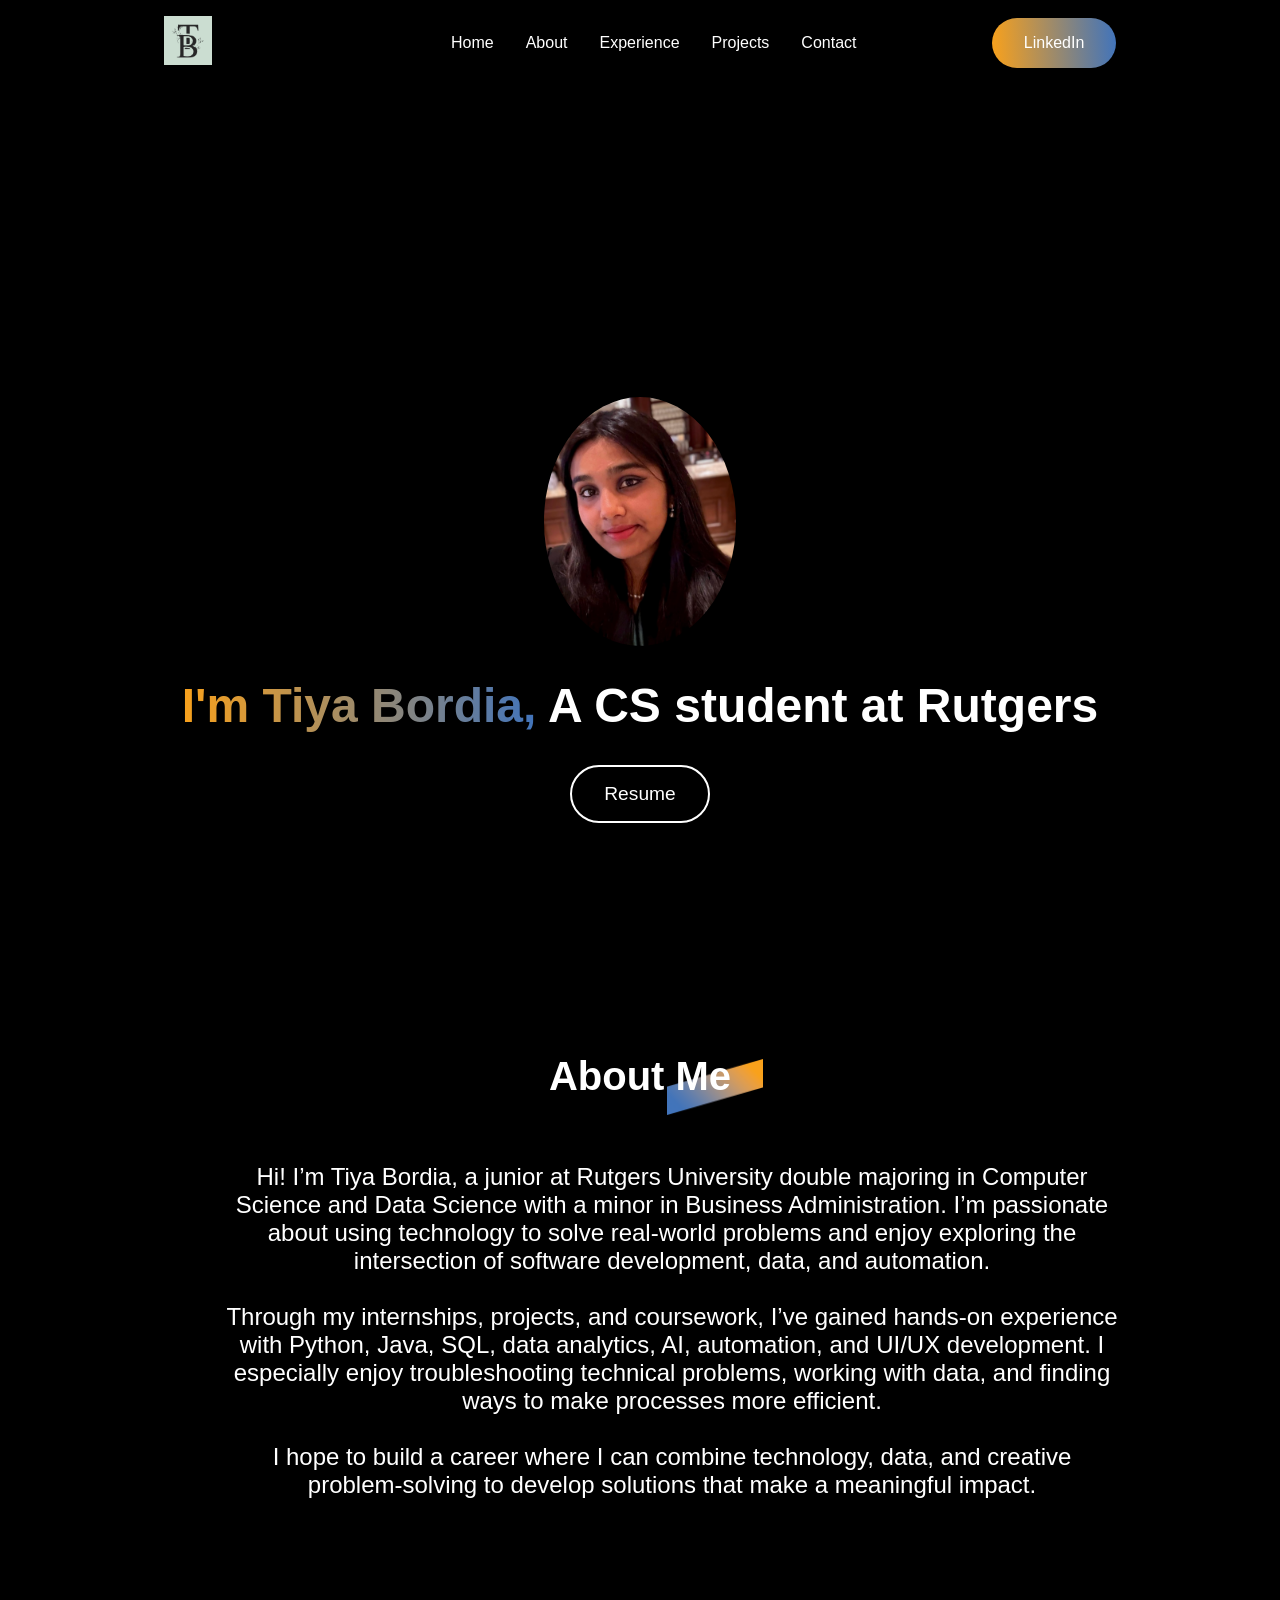
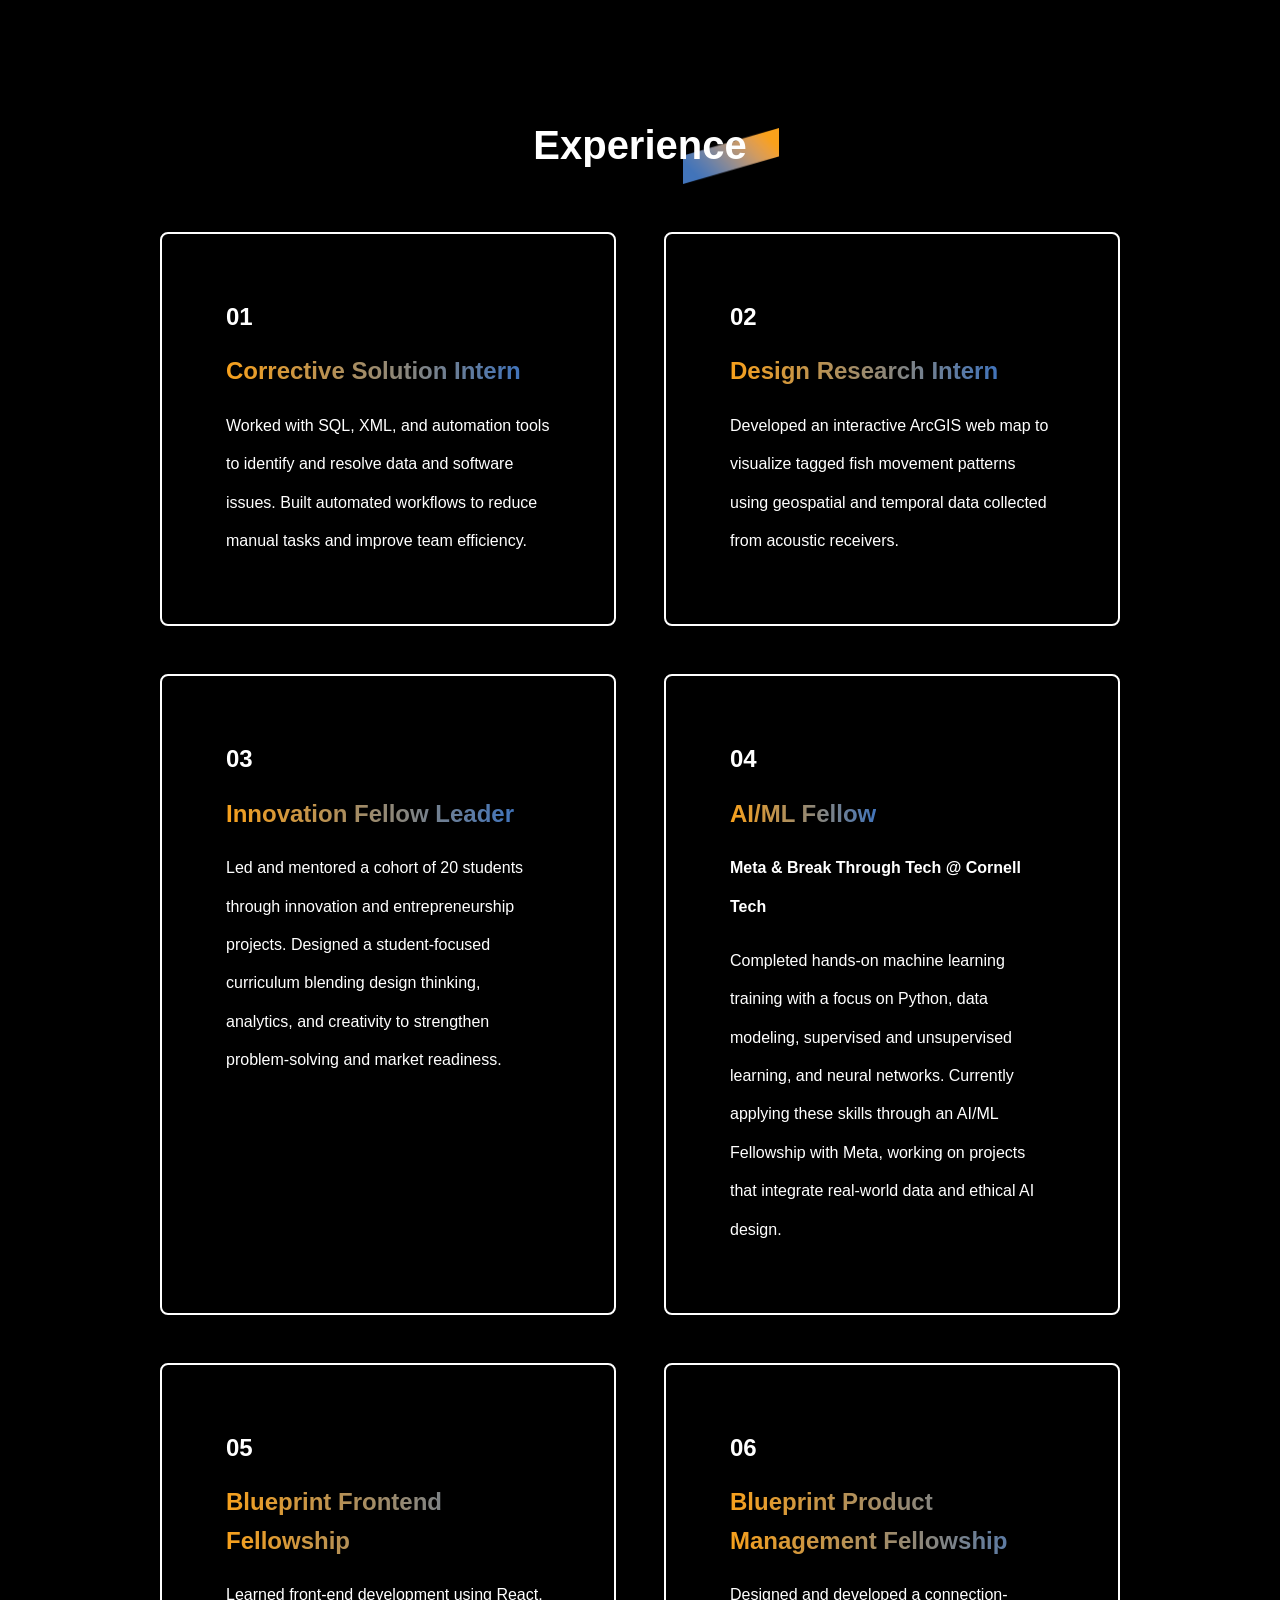
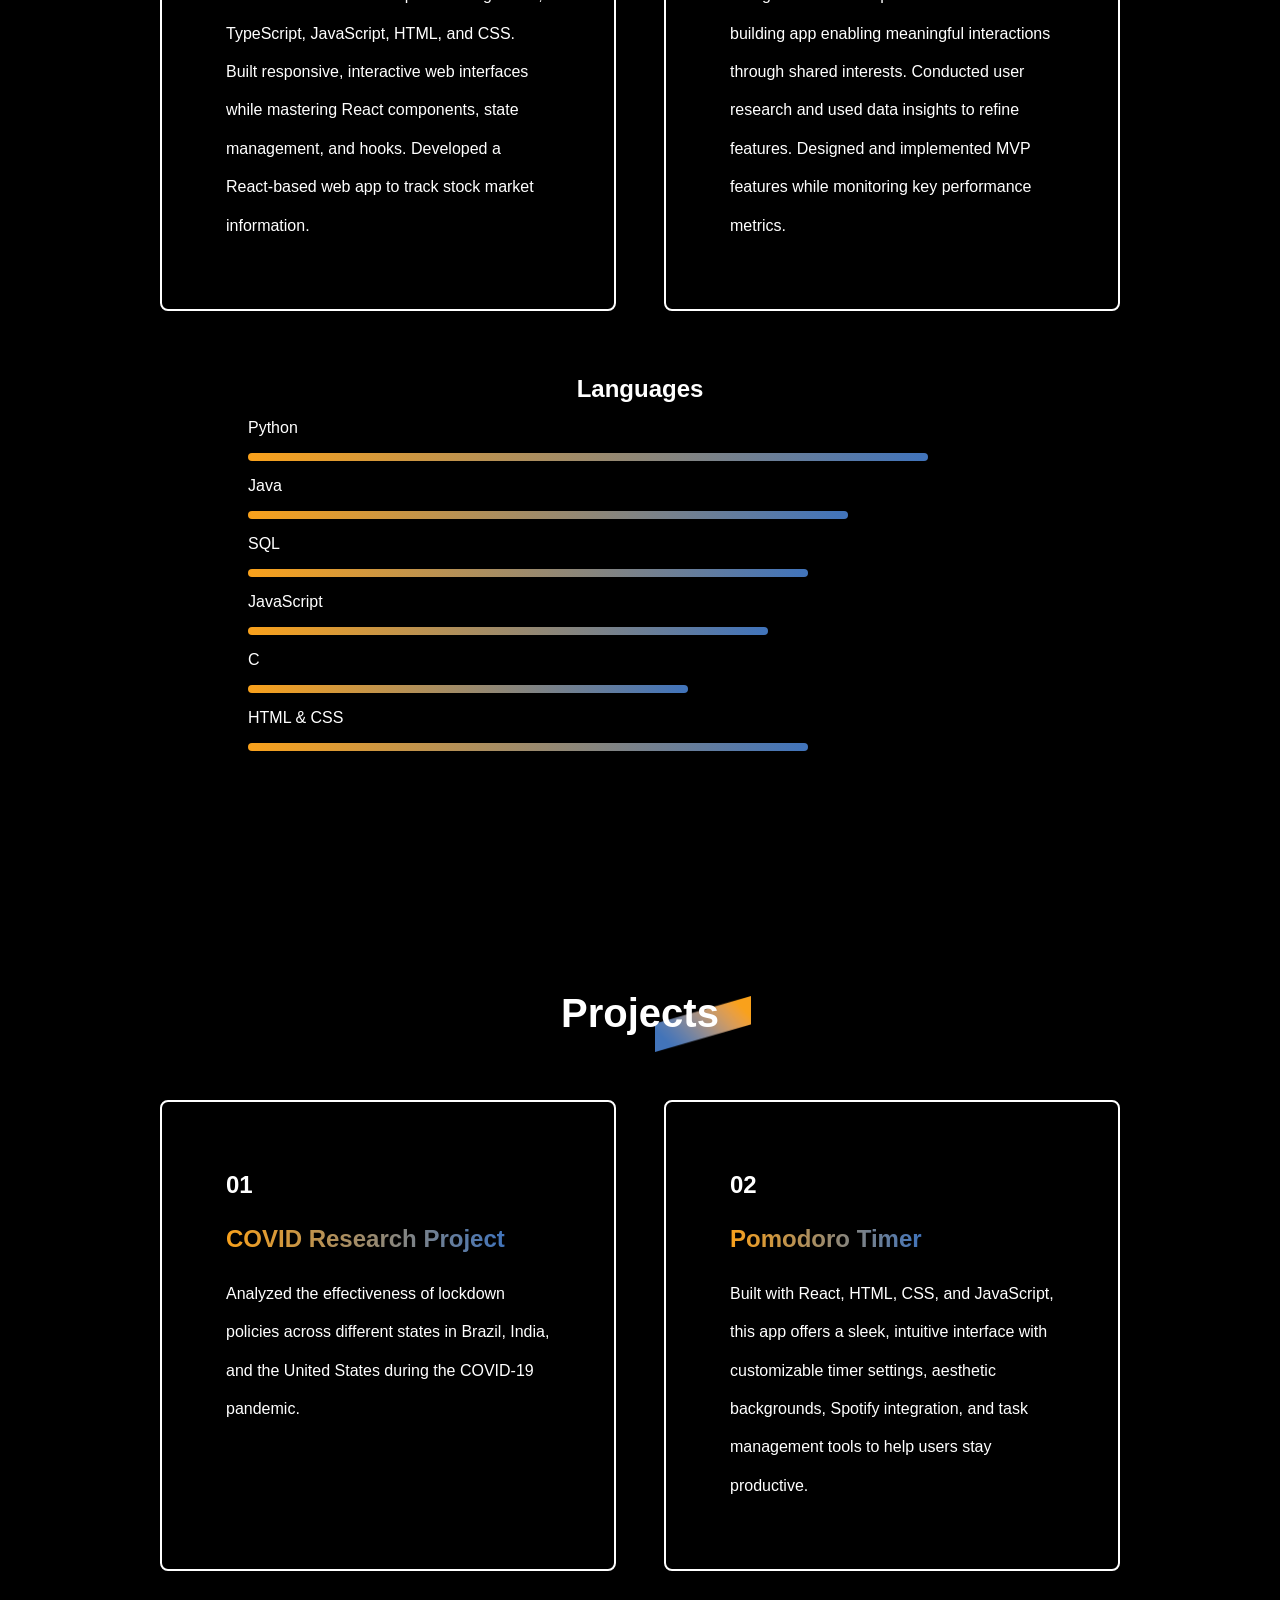
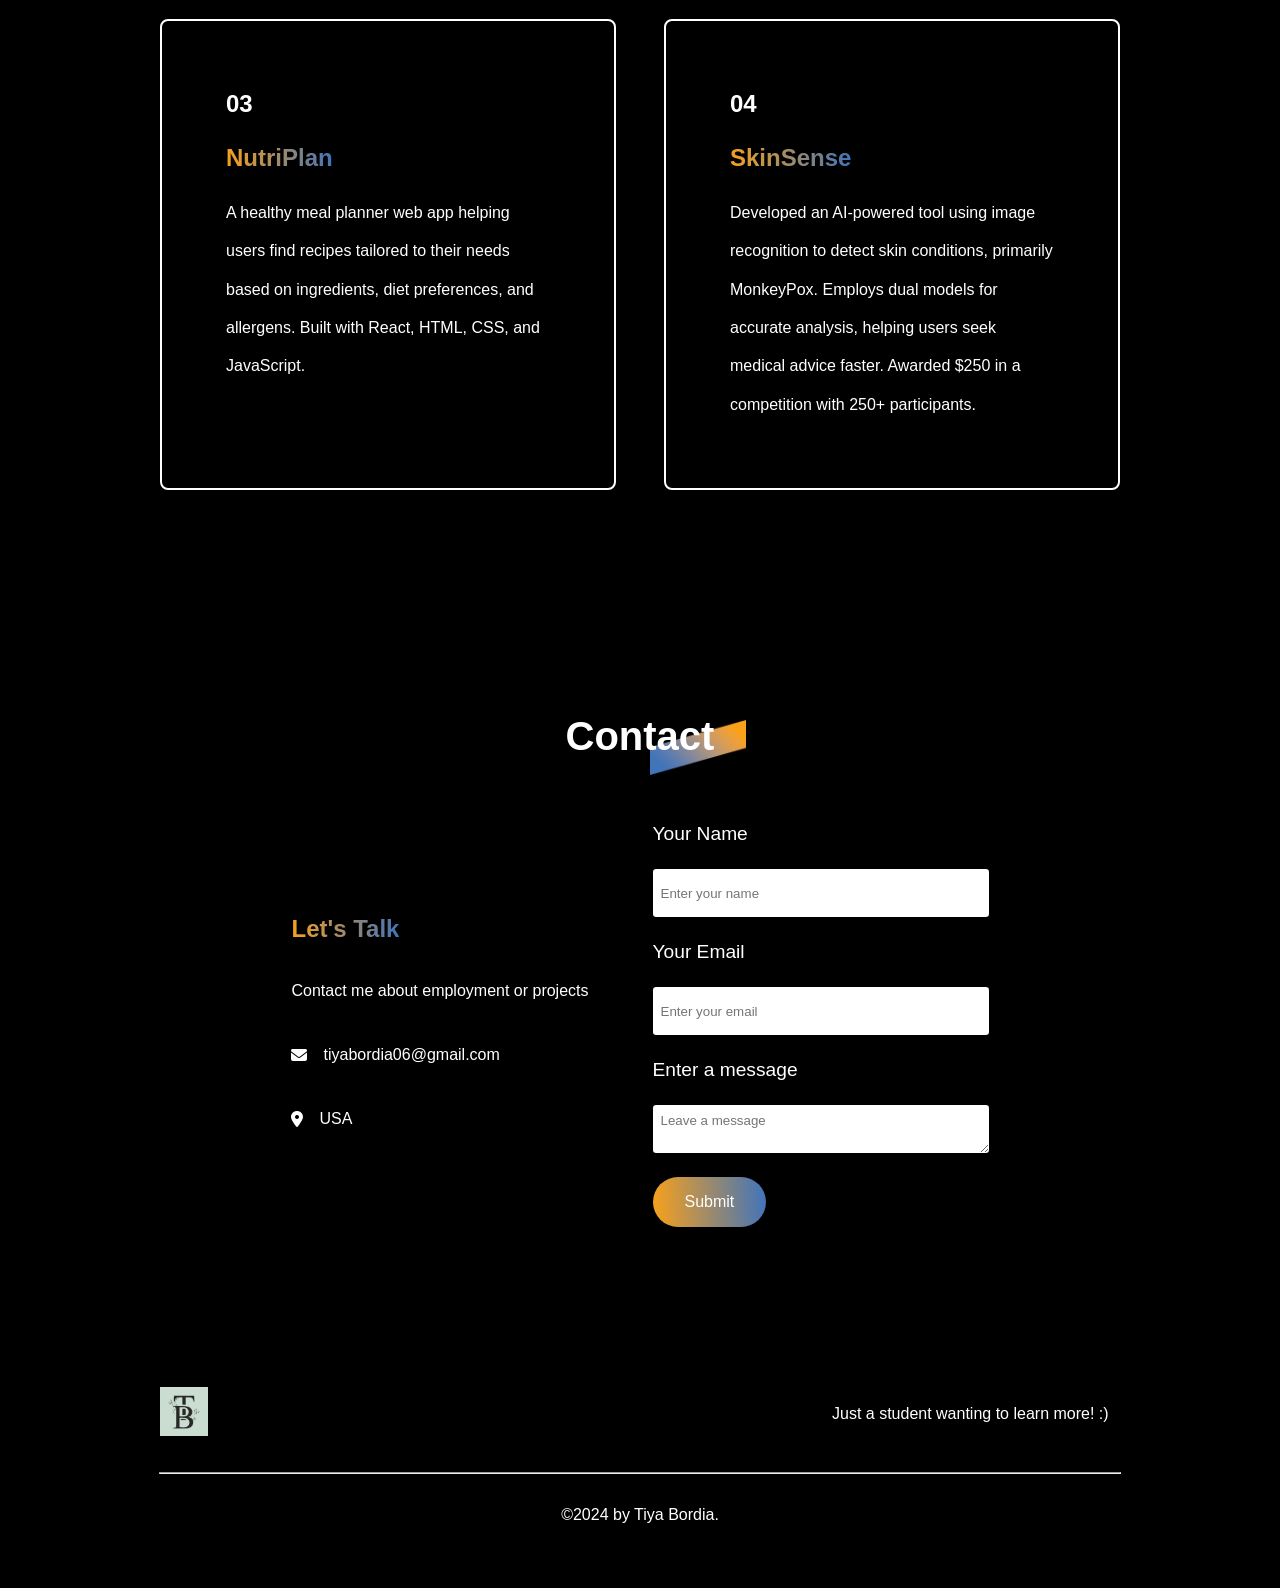
==== commit a9c2a89c: "updates 2026" ====
--- a/index.html
+++ b/index.html
@@ -4,22 +4,50 @@
 <head>
   <meta charset="UTF-8" />
   <meta name="viewport" content="width=device-width, initial-scale=1.0" />
-  <link rel="stylesheet"
+
+  <!-- Font Awesome -->
+  <link
+    rel="stylesheet"
     href="https://cdnjs.cloudflare.com/ajax/libs/font-awesome/6.5.2/css/all.min.css"
     integrity="sha512-SnH5WK+bZxgPHs44uWIX+LLJAJ9/2PkPKZ5QiAj6Ta86w+fsb2TkcmfRyVX3pBnMFcV7oQPJkl9QevSCWr3W6A=="
-    crossorigin="anonymous" referrerpolicy="no-referrer" />
+    crossorigin="anonymous"
+    referrerpolicy="no-referrer"
+  />
+
+  <!-- Main CSS -->
   <link rel="stylesheet" href="./styles/styles.css" />
+
+  <!-- Favicon -->
   <link rel="icon" type="image/x-icon" href="./assets/Image7.png" />
+
+  <!-- JavaScript -->
   <script src="./scripts/scripts.js" defer></script>
+
+  <!-- Move About Me closer to Hero -->
+  <style>
+    #about {
+      margin-top: -70px;
+    }
+  </style>
+
   <title>Portfolio</title>
 </head>
 
 <body>
+
   <!-- Navbar -->
   <div>
     <div class="navbar-placeholder"></div>
+
     <nav class="navbar flex">
-      <a href="#home"><img src="./assets/Image7.png" alt="logo" class="animation" /></a>
+      <a href="#home">
+        <img
+          src="./assets/Image7.png"
+          alt="logo"
+          class="animation"
+        />
+      </a>
+
       <div class="nav-menu flex">
         <a href="#home" class="animation">Home</a>
         <a href="#about" class="animation">About</a>
@@ -27,253 +55,551 @@
         <a href="#projects" class="animation">Projects</a>
         <a href="#contact" class="animation">Contact</a>
       </div>
-      <form action="https://www.linkedin.com/in/tiya-bordia-158036288" target="_blank">
-        <button type="submit" class="btn nav-btn animation">LinkedIn</button>
+
+      <form
+        action="https://www.linkedin.com/in/tiya-bordia-158036288"
+        target="_blank"
+      >
+        <button type="submit" class="btn nav-btn animation">
+          LinkedIn
+        </button>
       </form>
     </nav>
   </div>
 
+
   <!-- Hero -->
   <div class="hero flex" id="home">
-    <img src="./assets/Tiya.jpg" alt="Tiya Bordia" class="hero-img animation" />
-    <h1><span class="text-effect">I'm Tiya Bordia,</span> A CS student at Rutgers</h1>
-    <a href="./assets/Tiya.pdf" class="hero-resume animation" target="_blank" rel="noopener noreferrer">Resume</a>
-    <a href="./assets/Cover Letter.pdf" class="hero-resume animation" target="_blank" rel="noopener noreferrer">Cover Letter</a>
-    <div class="video-section animation" style="text-align:center; margin-top: 20px;">
-        <h3>🎥 Elevator Pitch Video</h3>
-        <video controls width="500" height="300" style="border-radius: 12px; margin-top: 10px;">
-          <source src="./assets/Video.mp4" type="video/mp4" />
-        </video>
-      </div>
-</div>
+
+    <img
+      src="./assets/Tiya.jpg"
+      alt="Tiya Bordia"
+      class="hero-img animation"
+    />
+
+    <h1>
+      <span class="text-effect">I'm Tiya Bordia,</span>
+      A CS student at Rutgers
+    </h1>
+
+    <a
+      href="./assets/Tiya.pdf"
+      class="hero-resume animation"
+      target="_blank"
+      rel="noopener noreferrer"
+    >
+      Resume
+    </a>
+
+  </div>
+
 
   <!-- About -->
   <section class="container flex" id="about">
+
     <div class="container-title">
       <h2>About Me</h2>
-      <img src="./assets/decoration-heading.png" alt="decoration" />
-    </div>
+      <img
+        src="./assets/decoration-heading.png"
+        alt="decoration"
+      />
+    </div>
+
     <div class="about-sections flex">
+
       <div class="about-left flex"></div>
+
       <div class="about-right flex">
-        <p>
-          Hello, my name is Tiya Bordia. I’m a Sophomore at Rutgers University,
-          double majoring in Computer Science and Data Science. Driven by a passion
-          for technology and data analytics, I’m a motivated and inquisitive student
-          with experience in Java, Python, UI/UX, and AI. I aim to leverage these
-          skills in a career that merges technology and innovation to tackle
-          real-world challenges.
-        </p>
-      </div>
-    </div>
+
+        <p>
+          Hi! I’m Tiya Bordia, a junior at Rutgers University double
+          majoring in Computer Science and Data Science with a minor in
+          Business Administration. I’m passionate about using technology
+          to solve real-world problems and enjoy exploring the intersection
+          of software development, data, and automation.
+
+          <br><br>
+
+          Through my internships, projects, and coursework, I’ve gained
+          hands-on experience with Python, Java, SQL, data analytics, AI,
+          automation, and UI/UX development. I especially enjoy
+          troubleshooting technical problems, working with data, and
+          finding ways to make processes more efficient.
+
+          <br><br>
+
+          I hope to build a career where I can combine technology, data,
+          and creative problem-solving to develop solutions that make a
+          meaningful impact.
+
+        </p>
+
+      </div>
+
+    </div>
+
   </section>
+
 
   <!-- Experience -->
   <section class="container flex" id="experience">
+
     <div class="container-title">
       <h2>Experience</h2>
-      <img src="./assets/decoration-heading.png" alt="decoration" />
-    </div>
+      <img
+        src="./assets/decoration-heading.png"
+        alt="decoration"
+      />
+    </div>
+
 
     <div class="grid-container">
-      <div class="services-format flex animation">
+
+
+      <!-- Experience 1 -->
+      <div class="services-format flex animation">
+
         <h3>01</h3>
-        <h2 class="text-effect">Design Research Intern</h2>
+
+        <h2 class="text-effect">
+          Corrective Solution Intern
+        </h2>
+
+        <p>
+          Worked with SQL, XML, and automation tools to identify and resolve
+          data and software issues. Built automated workflows to reduce manual
+          tasks and improve team efficiency.
+        </p>
+
+      </div>
+
+
+      <!-- Experience 2 -->
+      <div class="services-format flex animation">
+
+        <h3>02</h3>
+
+        <h2 class="text-effect">
+          Design Research Intern
+        </h2>
+
         <p>
           Developed an interactive ArcGIS web map to visualize tagged fish
-          movement patterns using geospatial and temporal data collected from
-          acoustic receivers.
-        </p>
-      </div>
-
-      <div class="services-format flex animation">
-        <h3>02</h3>
-        <h2 class="text-effect">Innovation Fellow Leader</h2>
+          movement patterns using geospatial and temporal data collected
+          from acoustic receivers.
+        </p>
+
+      </div>
+
+
+      <!-- Experience 3 -->
+      <div class="services-format flex animation">
+
+        <h3>03</h3>
+
+        <h2 class="text-effect">
+          Innovation Fellow Leader
+        </h2>
+
         <p>
           Led and mentored a cohort of 20 students through innovation and
-          entrepreneurship projects. Designed a student-focused curriculum blending
-          design thinking, analytics, and creativity to strengthen problem-solving
-          and market readiness.
-        </p>
-      </div>
-
-      <div class="services-format flex animation">
-        <h3>03</h3>
-        <h2 class="text-effect">AI/ML Fellow</h2>
-        <h4>Meta & Break Through Tech @ Cornell Tech</h4>
-        <p>
-          Completed hands-on machine learning training with a focus on Python, data modeling,
-          supervised and unsupervised learning, and neural networks.
-          Currently applying these skills through an AI/ML Fellowship with Meta, working on projects
-          that integrate real-world data and ethical AI design.
-        </p>
-      </div>
-
-      <div class="services-format flex animation">
+          entrepreneurship projects. Designed a student-focused curriculum
+          blending design thinking, analytics, and creativity to strengthen
+          problem-solving and market readiness.
+        </p>
+
+      </div>
+
+
+      <!-- Experience 4 -->
+      <div class="services-format flex animation">
+
         <h3>04</h3>
-        <h2 class="text-effect">Blueprint Frontend Fellowship</h2>
-        <p>
-          Learned front-end development using React, TypeScript, JavaScript, HTML,
-          and CSS. Built responsive, interactive web interfaces while mastering
-          React components, state management, and hooks. Developed a React-based
-          web app to track stock market information.
-        </p>
-      </div>
-
-      <div class="services-format flex animation">
+
+        <h2 class="text-effect">
+          AI/ML Fellow
+        </h2>
+
+        <h4>
+          Meta & Break Through Tech @ Cornell Tech
+        </h4>
+
+        <p>
+          Completed hands-on machine learning training with a focus on
+          Python, data modeling, supervised and unsupervised learning,
+          and neural networks.
+
+          Currently applying these skills through an AI/ML Fellowship
+          with Meta, working on projects that integrate real-world data
+          and ethical AI design.
+        </p>
+
+      </div>
+
+
+      <!-- Experience 5 -->
+      <div class="services-format flex animation">
+
         <h3>05</h3>
-        <h2 class="text-effect">Blueprint Product Management Fellowship</h2>
-        <p>
-          Designed and developed a connection-building app enabling meaningful
-          interactions through shared interests. Conducted user research and used
-          data insights to refine features. Designed and implemented MVP features
-          while monitoring key performance metrics.
-        </p>
-      </div>
-
-      <div class="services-format flex animation">
+
+        <h2 class="text-effect">
+          Blueprint Frontend Fellowship
+        </h2>
+
+        <p>
+          Learned front-end development using React, TypeScript,
+          JavaScript, HTML, and CSS. Built responsive, interactive web
+          interfaces while mastering React components, state management,
+          and hooks.
+
+          Developed a React-based web app to track stock market information.
+        </p>
+
+      </div>
+
+
+      <!-- Experience 6 -->
+      <div class="services-format flex animation">
+
         <h3>06</h3>
-        <h2 class="text-effect">IDEA Expeditions CliMit Fellow</h2>
-        <p>
-          Engaged in interdisciplinary research, design, and entrepreneurship
-          initiatives to develop climate solutions using AI and GIS. Partnered with
-          StewardGreen and Somerset County Park Commission to explore drone
-          technology for climate resilience. Presented team solutions to a panel of
-          IDEA members and the CEO of StewardGreen.
-        </p>
-      </div>
-    </div>
-
+
+        <h2 class="text-effect">
+          Blueprint Product Management Fellowship
+        </h2>
+
+        <p>
+          Designed and developed a connection-building app enabling
+          meaningful interactions through shared interests.
+
+          Conducted user research and used data insights to refine features.
+
+          Designed and implemented MVP features while monitoring key
+          performance metrics.
+        </p>
+
+      </div>
+
+    </div>
+
+
+    <!-- Skills -->
     <div class="about-skills">
+
       <div>
+
         <h3>Languages</h3>
-        <div class="about-skill flex animation">
-          <p>HTML & CSS</p>
-          <hr style="width: 80%" />
-        </div>
-        <div class="about-skill flex animation">
-          <p>Java</p>
-          <hr style="width: 60%" />
-        </div>
-        <div class="about-skill flex animation">
-          <p>JavaScript & Node.js</p>
-          <hr style="width: 40%" />
-        </div>
-        <div class="about-skill flex animation">
-          <p>Python</p>
-          <hr style="width: 40%" />
-        </div>
-      </div>
-    </div>
+
+<div class="about-skill flex animation">
+  <p>Python</p>
+  <hr style="width: 85%" />
+</div>
+
+<div class="about-skill flex animation">
+  <p>Java</p>
+  <hr style="width: 75%" />
+</div>
+
+<div class="about-skill flex animation">
+  <p>SQL</p>
+  <hr style="width: 70%" />
+</div>
+
+<div class="about-skill flex animation">
+  <p>JavaScript</p>
+  <hr style="width: 65%" />
+</div>
+
+<div class="about-skill flex animation">
+  <p>C</p>
+  <hr style="width: 55%" />
+</div>
+
+<div class="about-skill flex animation">
+  <p>HTML & CSS</p>
+  <hr style="width: 70%" />
+</div>
+
+      </div>
+
+    </div>
+
   </section>
+
 
   <!-- Projects -->
   <section class="container flex" id="projects">
+
     <div class="container-title">
+
       <h2>Projects</h2>
-      <img src="./assets/decoration-heading.png" alt="decoration" />
-    </div>
+
+      <img
+        src="./assets/decoration-heading.png"
+        alt="decoration"
+      />
+
+    </div>
+
 
     <div class="grid-container">
-      <div class="services-format flex animation">
+
+
+      <!-- Project 1 -->
+      <div class="services-format flex animation">
+
         <h3>01</h3>
-        <h2 class="text-effect">
-          <a href="https://github.com/TiyaB-debug/CIC_CovidResearch" target="_blank">COVID Research Project</a>
-        </h2>
-        <p>
-          Analyzed the effectiveness of lockdown policies across different states
-          in Brazil, India, and the United States during the COVID-19 pandemic.
-        </p>
-      </div>
-
-      <div class="services-format flex animation">
+
+        <h2 class="text-effect">
+
+          <a
+            href="https://github.com/TiyaB-debug/CIC_CovidResearch"
+            target="_blank"
+          >
+            COVID Research Project
+          </a>
+
+        </h2>
+
+        <p>
+          Analyzed the effectiveness of lockdown policies across different
+          states in Brazil, India, and the United States during the
+          COVID-19 pandemic.
+        </p>
+
+      </div>
+
+
+      <!-- Project 2 -->
+      <div class="services-format flex animation">
+
         <h3>02</h3>
-        <h2 class="text-effect">
-          <a href="https://pomodoro-timer-seven-delta.vercel.app/" target="_blank">Pomodoro Timer</a>
-        </h2>
-        <p>
-          Built with React, HTML, CSS, and JavaScript, this app offers a sleek,
-          intuitive interface with customizable timer settings, aesthetic
-          backgrounds, Spotify integration, and task management tools to help users
-          stay productive.
-        </p>
-      </div>
-
-      <div class="services-format flex animation">
+
+        <h2 class="text-effect">
+
+          <a
+            href="https://pomodoro-timer-seven-delta.vercel.app/"
+            target="_blank"
+          >
+            Pomodoro Timer
+          </a>
+
+        </h2>
+
+        <p>
+          Built with React, HTML, CSS, and JavaScript, this app offers a
+          sleek, intuitive interface with customizable timer settings,
+          aesthetic backgrounds, Spotify integration, and task management
+          tools to help users stay productive.
+        </p>
+
+      </div>
+
+
+      <!-- Project 3 -->
+      <div class="services-format flex animation">
+
         <h3>03</h3>
-        <h2 class="text-effect">
-          <a href="https://nutriplanapp.vercel.app/" target="_blank">NutriPlan</a>
-        </h2>
-        <p>
-          A healthy meal planner web app helping users find recipes tailored to
-          their needs based on ingredients, diet preferences, and allergens. Built
-          with React, HTML, CSS, and JavaScript.
-        </p>
-      </div>
-
-      <div class="services-format flex animation">
+
+        <h2 class="text-effect">
+
+          <a
+            href="https://nutriplanapp.vercel.app/"
+            target="_blank"
+          >
+            NutriPlan
+          </a>
+
+        </h2>
+
+        <p>
+          A healthy meal planner web app helping users find recipes tailored
+          to their needs based on ingredients, diet preferences, and
+          allergens. Built with React, HTML, CSS, and JavaScript.
+        </p>
+
+      </div>
+
+
+      <!-- Project 4 -->
+      <div class="services-format flex animation">
+
         <h3>04</h3>
-        <h2 class="text-effect">SkinSense</h2>
-        <p>
-          Developed an AI-powered tool using image recognition to detect skin
-          conditions, primarily MonkeyPox. Employs dual models for accurate
-          analysis, helping users seek medical advice faster. Awarded $250 in a
-          competition with 250+ participants.
-        </p>
-      </div>
-    </div>
+
+        <h2 class="text-effect">
+          SkinSense
+        </h2>
+
+        <p>
+          Developed an AI-powered tool using image recognition to detect
+          skin conditions, primarily MonkeyPox.
+
+          Employs dual models for accurate analysis, helping users seek
+          medical advice faster.
+
+          Awarded $250 in a competition with 250+ participants.
+        </p>
+
+      </div>
+
+    </div>
+
   </section>
+
 
   <!-- Contact -->
   <section class="container flex" id="contact">
+
     <div class="container-title">
+
       <h2>Contact</h2>
-      <img src="./assets/decoration-heading.png" alt="decoration" />
-    </div>
+
+      <img
+        src="./assets/decoration-heading.png"
+        alt="decoration"
+      />
+
+    </div>
+
 
     <div class="contact-section flex">
+
+
+      <!-- Contact Info -->
       <div class="contact-left flex">
-        <h2 class="text-effect">Let's Talk</h2>
-        <p>Contact me about employment or projects</p>
+
+        <h2 class="text-effect">
+          Let's Talk
+        </h2>
+
+        <p>
+          Contact me about employment or projects
+        </p>
+
+
         <div class="contact-details flex">
+
           <div class="contact-detail flex">
+
             <i class="fa-solid fa-envelope"></i>
-            <p>tiyabordia06@gmail.com</p>
+
+            <p>
+              tiyabordia06@gmail.com
+            </p>
+
           </div>
+
+
           <div class="contact-detail flex">
+
             <i class="fa-solid fa-location-dot"></i>
-            <p>USA</p>
+
+            <p>
+              USA
+            </p>
+
           </div>
+
         </div>
-      </div>
-
-      <form action="https://formsubmit.co/tiyabordia06@gmail.com" method="POST" class="contact-right flex">
-        <label for="name">Your Name</label>
-        <input type="text" id="name" name="name" placeholder="Enter your name" />
-        <label for="email">Your Email</label>
-        <input type="email" id="email" name="email" placeholder="Enter your email" />
-        <label for="message">Enter a message</label>
-        <textarea name="message" id="message" placeholder="Leave a message"></textarea>
-        <button type="submit" class="btn animation">Submit</button>
+
+      </div>
+
+
+      <!-- Contact Form -->
+      <form
+        action="https://formsubmit.co/tiyabordia06@gmail.com"
+        method="POST"
+        class="contact-right flex"
+      >
+
+        <label for="name">
+          Your Name
+        </label>
+
+        <input
+          type="text"
+          id="name"
+          name="name"
+          placeholder="Enter your name"
+        />
+
+
+        <label for="email">
+          Your Email
+        </label>
+
+        <input
+          type="email"
+          id="email"
+          name="email"
+          placeholder="Enter your email"
+        />
+
+
+        <label for="message">
+          Enter a message
+        </label>
+
+        <textarea
+          name="message"
+          id="message"
+          placeholder="Leave a message"
+        ></textarea>
+
+
+        <button
+          type="submit"
+          class="btn animation"
+        >
+          Submit
+        </button>
+
       </form>
-    </div>
+
+    </div>
+
   </section>
+
 
   <!-- Footer -->
   <footer class="flex">
+
     <div class="footer-top flex">
+
       <div class="footer-top-left">
-        <img src="./assets/Image9.png" alt="logo" />
-      </div>
+
+        <img
+          src="./assets/Image7.png"
+          alt="logo"
+        />
+
+      </div>
+
+
       <div class="footer-top-right">
-        <p>Just a student wanting to learn more! :)</p>
-      </div>
-    </div>
+
+        <p>
+          Just a student wanting to learn more! :)
+        </p>
+
+      </div>
+
+    </div>
+
+
     <hr />
+
+
     <div class="footer-bottom">
-      <p>©2024 by Tiya Bordia.</p>
-    </div>
+
+      <p>
+        ©2024 by Tiya Bordia.
+      </p>
+
+    </div>
+
   </footer>
+
+
 </body>
 
-</html>
+</html>
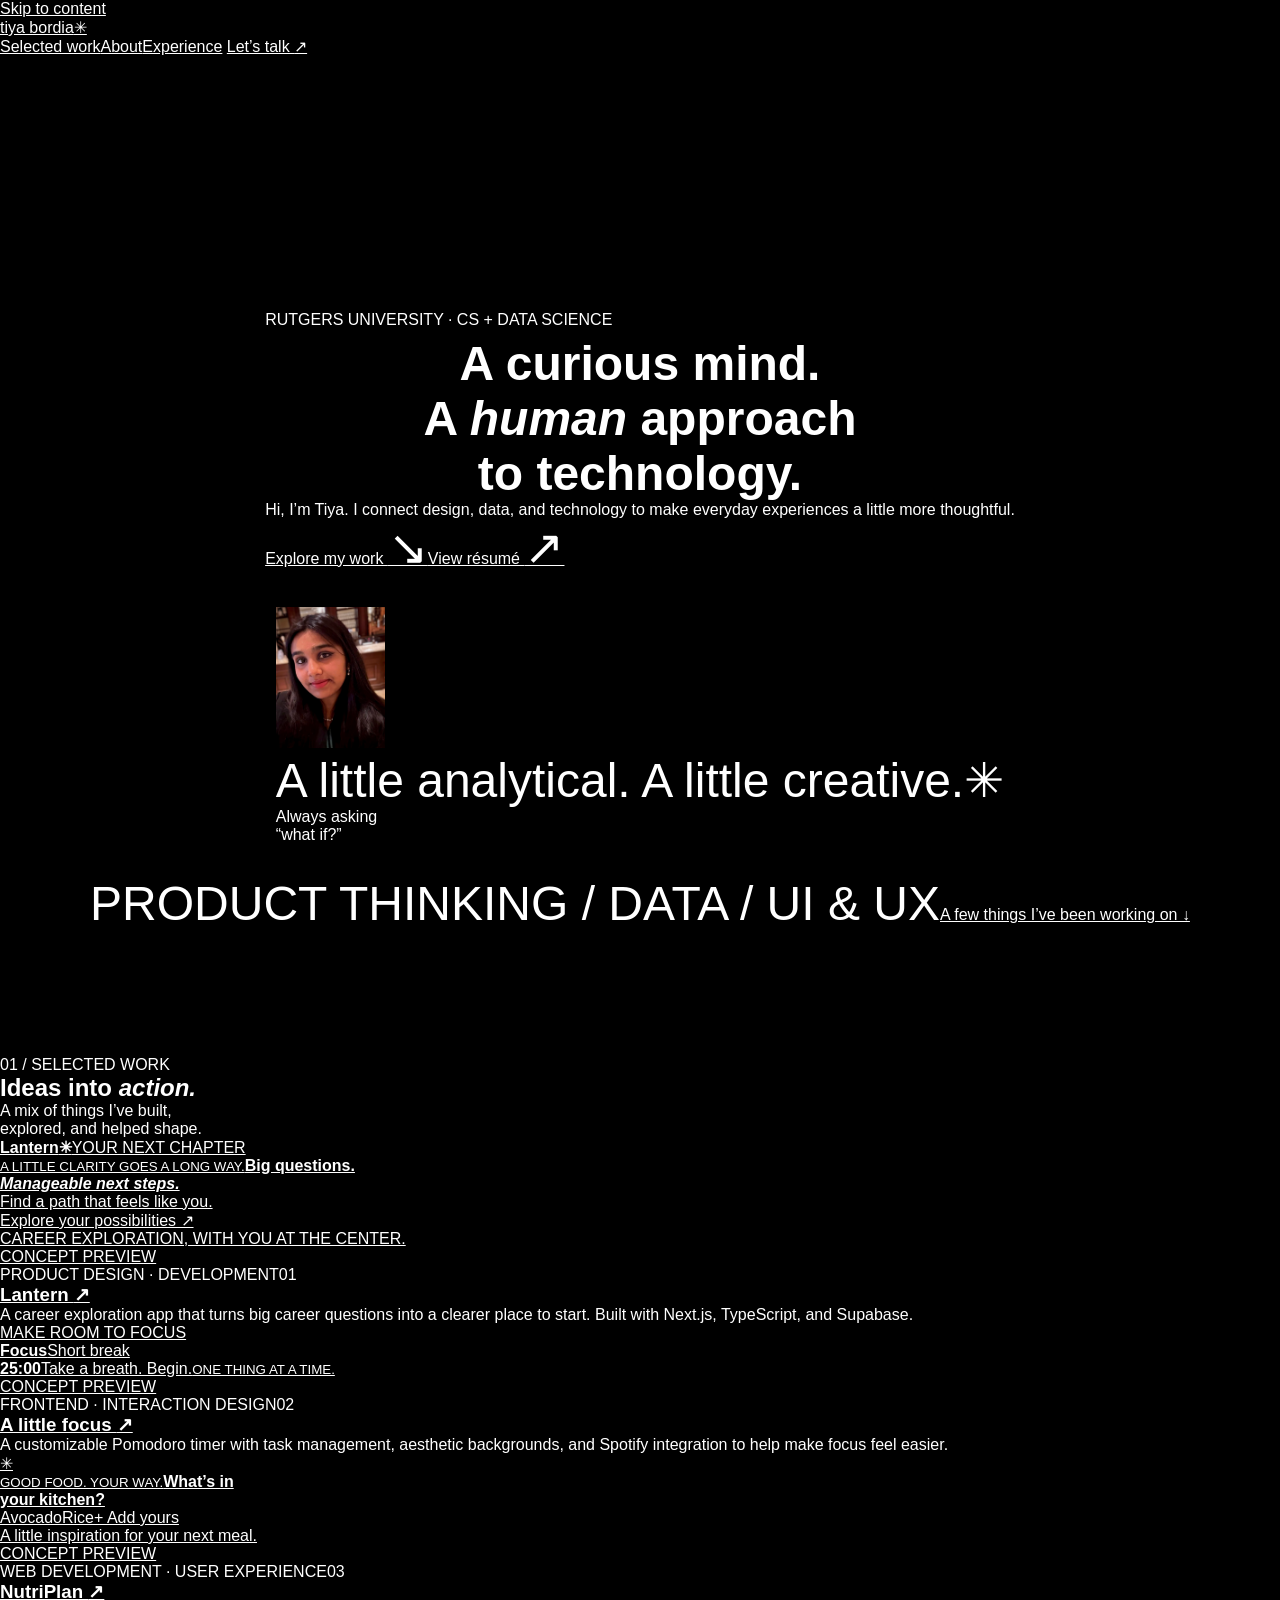
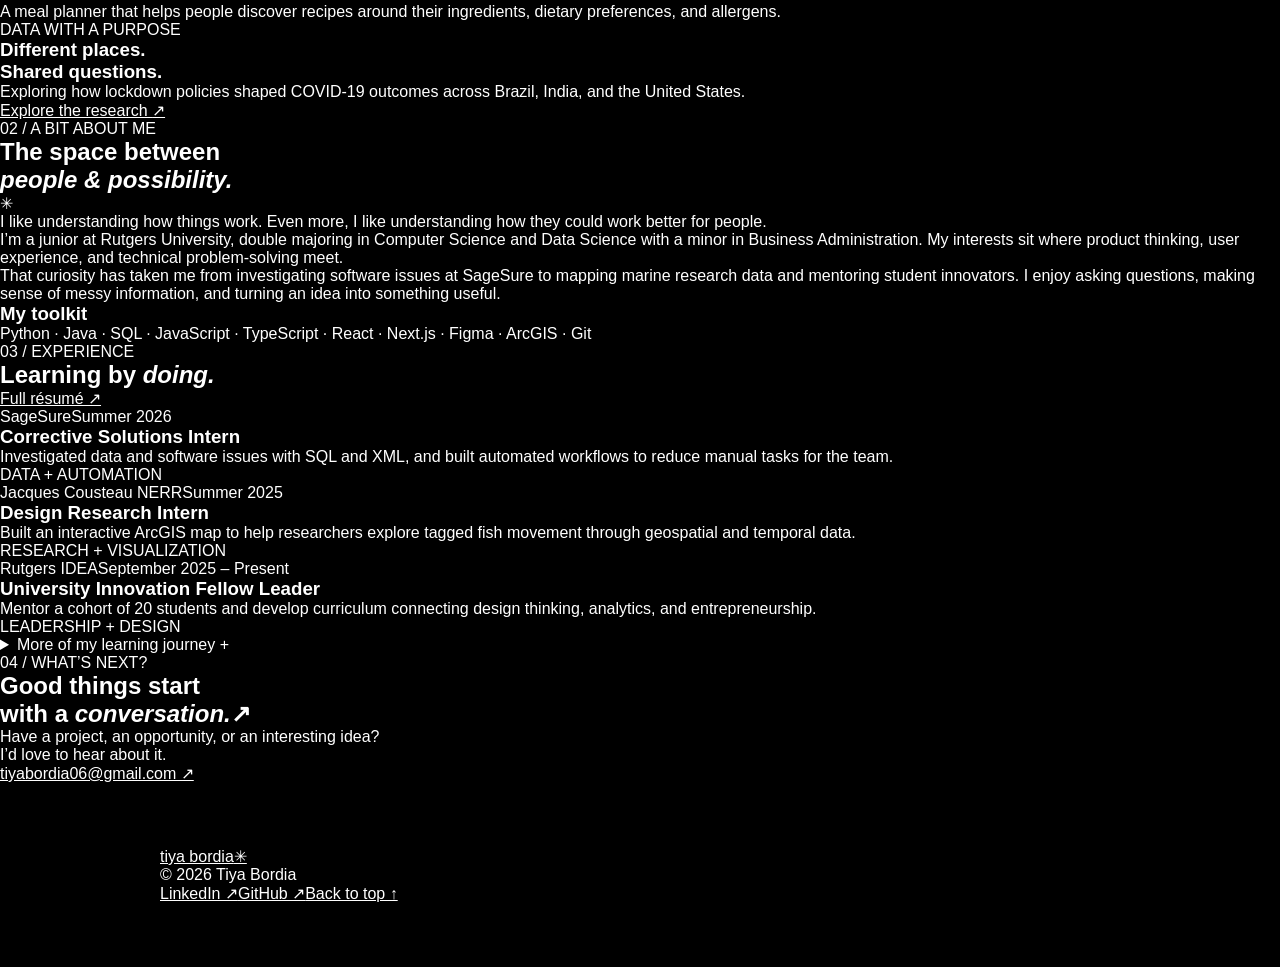
==== commit ed64b251: "Redesign portfolio: index.html" ====
--- a/index.html
+++ b/index.html
@@ -1,605 +1,60 @@
-<!DOCTYPE html>
+<!doctype html>
 <html lang="en">
+<head>
+  <meta charset="UTF-8">
+  <meta name="viewport" content="width=device-width, initial-scale=1">
+  <meta name="description" content="Tiya Bordia — Rutgers Computer Science and Data Science student exploring thoughtful products, useful data, and human-centered design.">
+  <meta name="theme-color" content="#f6f4ed">
+  <title>Tiya Bordia — Design, data & technology</title>
+  <link rel="icon" href="./assets/Image7.png">
+  <link rel="stylesheet" href="./styles/styles.css">
+  <script src="./scripts/scripts.js" defer></script>
+</head>
+<body>
+  <a class="skip-link" href="#main">Skip to content</a>
+  <header class="site-header">
+    <a class="wordmark" href="#home" aria-label="Tiya Bordia home">tiya bordia<span>✳</span></a>
+    <button class="menu-toggle" aria-expanded="false" aria-controls="navigation" hidden>Menu <span aria-hidden="true">+</span></button>
+    <nav id="navigation" aria-label="Main navigation">
+      <a href="#projects">Selected work</a><a href="#about">About</a><a href="#experience">Experience</a>
+      <a class="nav-contact" href="mailto:tiyabordia06@gmail.com">Let’s talk <span aria-hidden="true">↗</span></a>
+    </nav>
+  </header>
+  <main id="main">
+    <section class="hero wrap" id="home" aria-labelledby="hero-title">
+      <div class="hero-copy">
+        <p class="eyebrow"><span class="status-dot"></span> RUTGERS UNIVERSITY · CS + DATA SCIENCE</p>
+        <h1 id="hero-title">A curious mind.<br>A <em>human</em> approach<br>to technology.</h1>
+        <p class="intro">Hi, I’m Tiya. I connect design, data, and technology to make everyday experiences a little more thoughtful.</p>
+        <div class="hero-actions"><a class="button" href="#projects">Explore my work <span aria-hidden="true">↘</span></a><a class="text-link" href="./assets/Tiya%20Bordia_resume.pdf" target="_blank" rel="noopener noreferrer">View résumé <span aria-hidden="true">↗</span></a></div>
+      </div>
+      <figure class="portrait"><div class="portrait-image"><img src="./assets/Tiya.jpg" alt="Tiya Bordia" fetchpriority="high"></div><figcaption><span>A little analytical. A little creative.</span><span aria-hidden="true">✳</span></figcaption><div class="portrait-note">Always asking<br>“what if?”</div></figure>
+      <div class="hero-bottom"><span>PRODUCT THINKING / DATA / UI & UX</span><a href="#projects">A few things I’ve been working on ↓</a></div>
+    </section>
 
-<head>
-  <meta charset="UTF-8" />
-  <meta name="viewport" content="width=device-width, initial-scale=1.0" />
+    <section class="work wrap section" id="projects" aria-labelledby="work-title">
+      <div class="section-heading"><div><p class="eyebrow">01 / SELECTED WORK</p><h2 id="work-title">Ideas into <em>action.</em></h2></div><p>A mix of things I’ve built,<br>explored, and helped shape.</p></div>
+      <div class="project-grid">
+        <!-- Project artwork is a conceptual preview, rather than a product screenshot. -->
+        <article class="project featured"><a class="project-art lantern-art" href="https://github.com/TiyaB-debug/LanternProject" target="_blank" rel="noopener noreferrer" aria-label="Explore Lantern on GitHub"><div class="mini-window"><div class="window-top"><b>Lantern<span>✳</span></b><span>YOUR NEXT CHAPTER</span></div><div class="lantern-content"><small>A LITTLE CLARITY GOES A LONG WAY.</small><strong>Big questions.<br><em>Manageable next steps.</em></strong><p>Find a path that feels like you.</p><span class="mini-button">Explore your possibilities ↗</span></div><div class="mini-bottom">CAREER EXPLORATION, WITH YOU AT THE CENTER.</div></div><span class="art-label">CONCEPT PREVIEW</span></a><div class="project-meta"><span>PRODUCT DESIGN · DEVELOPMENT</span><span>01</span></div><h3><a href="https://github.com/TiyaB-debug/LanternProject" target="_blank" rel="noopener noreferrer">Lantern <span aria-hidden="true">↗</span></a></h3><p>A career exploration app that turns big career questions into a clearer place to start. Built with Next.js, TypeScript, and Supabase.</p></article>
+        <article class="project"><a class="project-art timer-art" href="https://pomodoro-timer-seven-delta.vercel.app/" target="_blank" rel="noopener noreferrer" aria-label="Try the Pomodoro Timer"><div class="timer-preview"><span>MAKE ROOM TO FOCUS</span><div class="timer-tabs"><b>Focus</b><span>Short break</span></div><strong>25:00</strong><span class="timer-start">Take a breath. Begin.</span><small>ONE THING AT A TIME.</small></div><span class="art-label">CONCEPT PREVIEW</span></a><div class="project-meta"><span>FRONTEND · INTERACTION DESIGN</span><span>02</span></div><h3><a href="https://pomodoro-timer-seven-delta.vercel.app/" target="_blank" rel="noopener noreferrer">A little focus <span aria-hidden="true">↗</span></a></h3><p>A customizable Pomodoro timer with task management, aesthetic backgrounds, and Spotify integration to help make focus feel easier.</p></article>
+        <article class="project"><a class="project-art nutri-art" href="https://nutriplanapp.vercel.app/" target="_blank" rel="noopener noreferrer" aria-label="Explore NutriPlan"><div class="recipe-preview"><div class="recipe-icon" aria-hidden="true">✳</div><small>GOOD FOOD. YOUR WAY.</small><strong>What’s in<br>your kitchen?</strong><div class="ingredient-tags"><span>Avocado</span><span>Rice</span><span>+ Add yours</span></div><p>A little inspiration for your next meal.</p></div><span class="art-label">CONCEPT PREVIEW</span></a><div class="project-meta"><span>WEB DEVELOPMENT · USER EXPERIENCE</span><span>03</span></div><h3><a href="https://nutriplanapp.vercel.app/" target="_blank" rel="noopener noreferrer">NutriPlan <span aria-hidden="true">↗</span></a></h3><p>A meal planner that helps people discover recipes around their ingredients, dietary preferences, and allergens.</p></article>
+        <article class="project research-project"><div class="research-content"><p class="eyebrow">DATA WITH A PURPOSE</p><h3>Different places.<br>Shared questions.</h3><p>Exploring how lockdown policies shaped COVID-19 outcomes across Brazil, India, and the United States.</p><a class="text-link" href="https://github.com/TiyaB-debug/CIC_CovidResearch" target="_blank" rel="noopener noreferrer">Explore the research <span aria-hidden="true">↗</span></a><div class="research-line" aria-hidden="true"><span></span><span></span><span></span><span></span><span></span><span></span><span></span><span></span><span></span></div></div></article>
+      </div>
+    </section>
 
-  <!-- Font Awesome -->
-  <link
-    rel="stylesheet"
-    href="https://cdnjs.cloudflare.com/ajax/libs/font-awesome/6.5.2/css/all.min.css"
-    integrity="sha512-SnH5WK+bZxgPHs44uWIX+LLJAJ9/2PkPKZ5QiAj6Ta86w+fsb2TkcmfRyVX3pBnMFcV7oQPJkl9QevSCWr3W6A=="
-    crossorigin="anonymous"
-    referrerpolicy="no-referrer"
-  />
+    <section class="about-section" id="about" aria-labelledby="about-title"><div class="wrap about-layout"><div><p class="eyebrow">02 / A BIT ABOUT ME</p><h2 id="about-title">The space between<br><em>people & possibility.</em></h2><span class="about-flower" aria-hidden="true">✳</span></div><div class="about-copy"><p class="large-copy">I like understanding how things work. Even more, I like understanding how they could work better for people.</p><p>I’m a junior at Rutgers University, double majoring in Computer Science and Data Science with a minor in Business Administration. My interests sit where product thinking, user experience, and technical problem-solving meet.</p><p>That curiosity has taken me from investigating software issues at SageSure to mapping marine research data and mentoring student innovators. I enjoy asking questions, making sense of messy information, and turning an idea into something useful.</p><div class="skills"><h3>My toolkit</h3><p>Python · Java · SQL · JavaScript · TypeScript · React · Next.js · Figma · ArcGIS · Git</p></div></div></div></section>
 
-  <!-- Main CSS -->
-  <link rel="stylesheet" href="./styles/styles.css" />
-
-  <!-- Favicon -->
-  <link rel="icon" type="image/x-icon" href="./assets/Image7.png" />
-
-  <!-- JavaScript -->
-  <script src="./scripts/scripts.js" defer></script>
-
-  <!-- Move About Me closer to Hero -->
-  <style>
-    #about {
-      margin-top: -70px;
-    }
-  </style>
-
-  <title>Portfolio</title>
-</head>
-
-<body>
-
-  <!-- Navbar -->
-  <div>
-    <div class="navbar-placeholder"></div>
-
-    <nav class="navbar flex">
-      <a href="#home">
-        <img
-          src="./assets/Image7.png"
-          alt="logo"
-          class="animation"
-        />
-      </a>
-
-      <div class="nav-menu flex">
-        <a href="#home" class="animation">Home</a>
-        <a href="#about" class="animation">About</a>
-        <a href="#experience" class="animation">Experience</a>
-        <a href="#projects" class="animation">Projects</a>
-        <a href="#contact" class="animation">Contact</a>
+    <section class="wrap section" id="experience" aria-labelledby="experience-title"><div class="section-heading"><div><p class="eyebrow">03 / EXPERIENCE</p><h2 id="experience-title">Learning by <em>doing.</em></h2></div><a class="text-link" href="./assets/Tiya%20Bordia_resume.pdf" target="_blank" rel="noopener noreferrer">Full résumé ↗</a></div>
+      <div class="experience-list">
+        <article class="experience-row"><div class="experience-company">SageSure<span>Summer 2026</span></div><div><h3>Corrective Solutions Intern</h3><p>Investigated data and software issues with SQL and XML, and built automated workflows to reduce manual tasks for the team.</p></div><span class="experience-tag">DATA + AUTOMATION</span></article>
+        <article class="experience-row"><div class="experience-company">Jacques Cousteau NERR<span>Summer 2025</span></div><div><h3>Design Research Intern</h3><p>Built an interactive ArcGIS map to help researchers explore tagged fish movement through geospatial and temporal data.</p></div><span class="experience-tag">RESEARCH + VISUALIZATION</span></article>
+        <article class="experience-row"><div class="experience-company">Rutgers IDEA<span>September 2025 – Present</span></div><div><h3>University Innovation Fellow Leader</h3><p>Mentor a cohort of 20 students and develop curriculum connecting design thinking, analytics, and entrepreneurship.</p></div><span class="experience-tag">LEADERSHIP + DESIGN</span></article>
       </div>
-
-      <form
-        action="https://www.linkedin.com/in/tiya-bordia-158036288"
-        target="_blank"
-      >
-        <button type="submit" class="btn nav-btn animation">
-          LinkedIn
-        </button>
-      </form>
-    </nav>
-  </div>
-
-
-  <!-- Hero -->
-  <div class="hero flex" id="home">
-
-    <img
-      src="./assets/Tiya.jpg"
-      alt="Tiya Bordia"
-      class="hero-img animation"
-    />
-
-    <h1>
-      <span class="text-effect">I'm Tiya Bordia,</span>
-      A CS student at Rutgers
-    </h1>
-
-    <a
-      href="./assets/Tiya.pdf"
-      class="hero-resume animation"
-      target="_blank"
-      rel="noopener noreferrer"
-    >
-      Resume
-    </a>
-
-  </div>
-
-
-  <!-- About -->
-  <section class="container flex" id="about">
-
-    <div class="container-title">
-      <h2>About Me</h2>
-      <img
-        src="./assets/decoration-heading.png"
-        alt="decoration"
-      />
-    </div>
-
-    <div class="about-sections flex">
-
-      <div class="about-left flex"></div>
-
-      <div class="about-right flex">
-
-        <p>
-          Hi! I’m Tiya Bordia, a junior at Rutgers University double
-          majoring in Computer Science and Data Science with a minor in
-          Business Administration. I’m passionate about using technology
-          to solve real-world problems and enjoy exploring the intersection
-          of software development, data, and automation.
-
-          <br><br>
-
-          Through my internships, projects, and coursework, I’ve gained
-          hands-on experience with Python, Java, SQL, data analytics, AI,
-          automation, and UI/UX development. I especially enjoy
-          troubleshooting technical problems, working with data, and
-          finding ways to make processes more efficient.
-
-          <br><br>
-
-          I hope to build a career where I can combine technology, data,
-          and creative problem-solving to develop solutions that make a
-          meaningful impact.
-
-        </p>
-
-      </div>
-
-    </div>
-
-  </section>
-
-
-  <!-- Experience -->
-  <section class="container flex" id="experience">
-
-    <div class="container-title">
-      <h2>Experience</h2>
-      <img
-        src="./assets/decoration-heading.png"
-        alt="decoration"
-      />
-    </div>
-
-
-    <div class="grid-container">
-
-
-      <!-- Experience 1 -->
-      <div class="services-format flex animation">
-
-        <h3>01</h3>
-
-        <h2 class="text-effect">
-          Corrective Solution Intern
-        </h2>
-
-        <p>
-          Worked with SQL, XML, and automation tools to identify and resolve
-          data and software issues. Built automated workflows to reduce manual
-          tasks and improve team efficiency.
-        </p>
-
-      </div>
-
-
-      <!-- Experience 2 -->
-      <div class="services-format flex animation">
-
-        <h3>02</h3>
-
-        <h2 class="text-effect">
-          Design Research Intern
-        </h2>
-
-        <p>
-          Developed an interactive ArcGIS web map to visualize tagged fish
-          movement patterns using geospatial and temporal data collected
-          from acoustic receivers.
-        </p>
-
-      </div>
-
-
-      <!-- Experience 3 -->
-      <div class="services-format flex animation">
-
-        <h3>03</h3>
-
-        <h2 class="text-effect">
-          Innovation Fellow Leader
-        </h2>
-
-        <p>
-          Led and mentored a cohort of 20 students through innovation and
-          entrepreneurship projects. Designed a student-focused curriculum
-          blending design thinking, analytics, and creativity to strengthen
-          problem-solving and market readiness.
-        </p>
-
-      </div>
-
-
-      <!-- Experience 4 -->
-      <div class="services-format flex animation">
-
-        <h3>04</h3>
-
-        <h2 class="text-effect">
-          AI/ML Fellow
-        </h2>
-
-        <h4>
-          Meta & Break Through Tech @ Cornell Tech
-        </h4>
-
-        <p>
-          Completed hands-on machine learning training with a focus on
-          Python, data modeling, supervised and unsupervised learning,
-          and neural networks.
-
-          Currently applying these skills through an AI/ML Fellowship
-          with Meta, working on projects that integrate real-world data
-          and ethical AI design.
-        </p>
-
-      </div>
-
-
-      <!-- Experience 5 -->
-      <div class="services-format flex animation">
-
-        <h3>05</h3>
-
-        <h2 class="text-effect">
-          Blueprint Frontend Fellowship
-        </h2>
-
-        <p>
-          Learned front-end development using React, TypeScript,
-          JavaScript, HTML, and CSS. Built responsive, interactive web
-          interfaces while mastering React components, state management,
-          and hooks.
-
-          Developed a React-based web app to track stock market information.
-        </p>
-
-      </div>
-
-
-      <!-- Experience 6 -->
-      <div class="services-format flex animation">
-
-        <h3>06</h3>
-
-        <h2 class="text-effect">
-          Blueprint Product Management Fellowship
-        </h2>
-
-        <p>
-          Designed and developed a connection-building app enabling
-          meaningful interactions through shared interests.
-
-          Conducted user research and used data insights to refine features.
-
-          Designed and implemented MVP features while monitoring key
-          performance metrics.
-        </p>
-
-      </div>
-
-    </div>
-
-
-    <!-- Skills -->
-    <div class="about-skills">
-
-      <div>
-
-        <h3>Languages</h3>
-
-<div class="about-skill flex animation">
-  <p>Python</p>
-  <hr style="width: 85%" />
-</div>
-
-<div class="about-skill flex animation">
-  <p>Java</p>
-  <hr style="width: 75%" />
-</div>
-
-<div class="about-skill flex animation">
-  <p>SQL</p>
-  <hr style="width: 70%" />
-</div>
-
-<div class="about-skill flex animation">
-  <p>JavaScript</p>
-  <hr style="width: 65%" />
-</div>
-
-<div class="about-skill flex animation">
-  <p>C</p>
-  <hr style="width: 55%" />
-</div>
-
-<div class="about-skill flex animation">
-  <p>HTML & CSS</p>
-  <hr style="width: 70%" />
-</div>
-
-      </div>
-
-    </div>
-
-  </section>
-
-
-  <!-- Projects -->
-  <section class="container flex" id="projects">
-
-    <div class="container-title">
-
-      <h2>Projects</h2>
-
-      <img
-        src="./assets/decoration-heading.png"
-        alt="decoration"
-      />
-
-    </div>
-
-
-    <div class="grid-container">
-
-
-      <!-- Project 1 -->
-      <div class="services-format flex animation">
-
-        <h3>01</h3>
-
-        <h2 class="text-effect">
-
-          <a
-            href="https://github.com/TiyaB-debug/CIC_CovidResearch"
-            target="_blank"
-          >
-            COVID Research Project
-          </a>
-
-        </h2>
-
-        <p>
-          Analyzed the effectiveness of lockdown policies across different
-          states in Brazil, India, and the United States during the
-          COVID-19 pandemic.
-        </p>
-
-      </div>
-
-
-      <!-- Project 2 -->
-      <div class="services-format flex animation">
-
-        <h3>02</h3>
-
-        <h2 class="text-effect">
-
-          <a
-            href="https://pomodoro-timer-seven-delta.vercel.app/"
-            target="_blank"
-          >
-            Pomodoro Timer
-          </a>
-
-        </h2>
-
-        <p>
-          Built with React, HTML, CSS, and JavaScript, this app offers a
-          sleek, intuitive interface with customizable timer settings,
-          aesthetic backgrounds, Spotify integration, and task management
-          tools to help users stay productive.
-        </p>
-
-      </div>
-
-
-      <!-- Project 3 -->
-      <div class="services-format flex animation">
-
-        <h3>03</h3>
-
-        <h2 class="text-effect">
-
-          <a
-            href="https://nutriplanapp.vercel.app/"
-            target="_blank"
-          >
-            NutriPlan
-          </a>
-
-        </h2>
-
-        <p>
-          A healthy meal planner web app helping users find recipes tailored
-          to their needs based on ingredients, diet preferences, and
-          allergens. Built with React, HTML, CSS, and JavaScript.
-        </p>
-
-      </div>
-
-
-      <!-- Project 4 -->
-      <div class="services-format flex animation">
-
-        <h3>04</h3>
-
-        <h2 class="text-effect">
-          SkinSense
-        </h2>
-
-        <p>
-          Developed an AI-powered tool using image recognition to detect
-          skin conditions, primarily MonkeyPox.
-
-          Employs dual models for accurate analysis, helping users seek
-          medical advice faster.
-
-          Awarded $250 in a competition with 250+ participants.
-        </p>
-
-      </div>
-
-    </div>
-
-  </section>
-
-
-  <!-- Contact -->
-  <section class="container flex" id="contact">
-
-    <div class="container-title">
-
-      <h2>Contact</h2>
-
-      <img
-        src="./assets/decoration-heading.png"
-        alt="decoration"
-      />
-
-    </div>
-
-
-    <div class="contact-section flex">
-
-
-      <!-- Contact Info -->
-      <div class="contact-left flex">
-
-        <h2 class="text-effect">
-          Let's Talk
-        </h2>
-
-        <p>
-          Contact me about employment or projects
-        </p>
-
-
-        <div class="contact-details flex">
-
-          <div class="contact-detail flex">
-
-            <i class="fa-solid fa-envelope"></i>
-
-            <p>
-              tiyabordia06@gmail.com
-            </p>
-
-          </div>
-
-
-          <div class="contact-detail flex">
-
-            <i class="fa-solid fa-location-dot"></i>
-
-            <p>
-              USA
-            </p>
-
-          </div>
-
-        </div>
-
-      </div>
-
-
-      <!-- Contact Form -->
-      <form
-        action="https://formsubmit.co/tiyabordia06@gmail.com"
-        method="POST"
-        class="contact-right flex"
-      >
-
-        <label for="name">
-          Your Name
-        </label>
-
-        <input
-          type="text"
-          id="name"
-          name="name"
-          placeholder="Enter your name"
-        />
-
-
-        <label for="email">
-          Your Email
-        </label>
-
-        <input
-          type="email"
-          id="email"
-          name="email"
-          placeholder="Enter your email"
-        />
-
-
-        <label for="message">
-          Enter a message
-        </label>
-
-        <textarea
-          name="message"
-          id="message"
-          placeholder="Leave a message"
-        ></textarea>
-
-
-        <button
-          type="submit"
-          class="btn animation"
-        >
-          Submit
-        </button>
-
-      </form>
-
-    </div>
-
-  </section>
-
-
-  <!-- Footer -->
-  <footer class="flex">
-
-    <div class="footer-top flex">
-
-      <div class="footer-top-left">
-
-        <img
-          src="./assets/Image7.png"
-          alt="logo"
-        />
-
-      </div>
-
-
-      <div class="footer-top-right">
-
-        <p>
-          Just a student wanting to learn more! :)
-        </p>
-
-      </div>
-
-    </div>
-
-
-    <hr />
-
-
-    <div class="footer-bottom">
-
-      <p>
-        ©2024 by Tiya Bordia.
-      </p>
-
-    </div>
-
-  </footer>
-
-
+      <details class="more-experience"><summary>More of my learning journey <span aria-hidden="true">+</span></summary><div class="fellowship-grid"><article><h3>AI/ML Fellow</h3><p>Meta & Break Through Tech @ Cornell Tech</p><p>Hands-on work in Python, machine learning, data modeling, and ethical AI design.</p></article><article><h3>Blueprint Frontend Fellowship</h3><p>Built responsive interfaces with React, TypeScript, JavaScript, HTML, and CSS, including a stock market web app.</p></article><article><h3>Blueprint Product Management Fellowship</h3><p>Explored user research, product workflows, and MVP design for a connection-building app.</p></article></div></details>
+    </section>
+    <section class="contact-section" id="contact" aria-labelledby="contact-title"><div class="wrap"><p class="eyebrow">04 / WHAT’S NEXT?</p><h2 id="contact-title">Good things start<br>with a <em>conversation.</em><span aria-hidden="true">↗</span></h2><div class="contact-bottom"><p>Have a project, an opportunity, or an interesting idea?<br>I’d love to hear about it.</p><a href="mailto:tiyabordia06@gmail.com">tiyabordia06@gmail.com ↗</a></div></div></section>
+  </main>
+  <footer class="wrap"><a class="wordmark" href="#home">tiya bordia<span>✳</span></a><p>© <span id="year">2026</span> Tiya Bordia</p><div><a href="https://www.linkedin.com/in/tiya-bordia-158036288" target="_blank" rel="noopener noreferrer">LinkedIn ↗</a><a href="https://github.com/TiyaB-debug" target="_blank" rel="noopener noreferrer">GitHub ↗</a><a href="#home">Back to top ↑</a></div></footer>
 </body>
-
-</html>+</html>
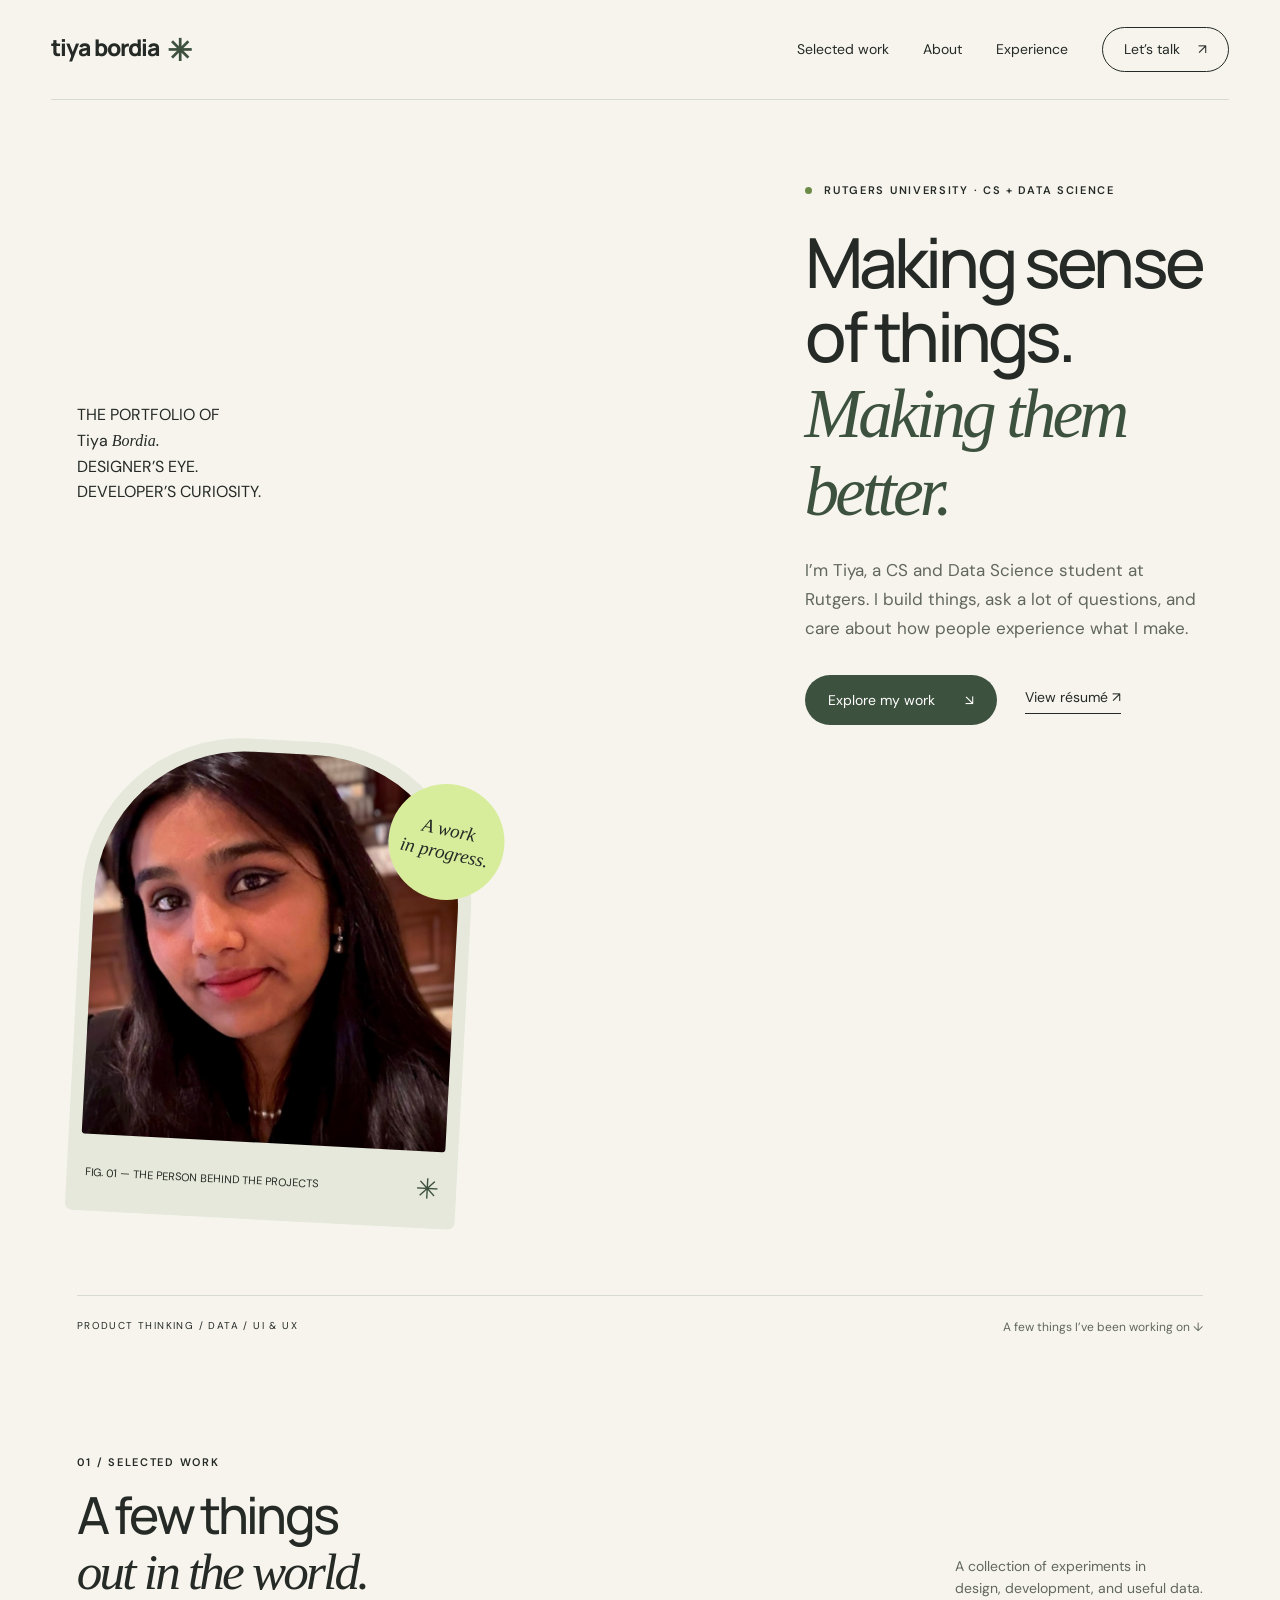
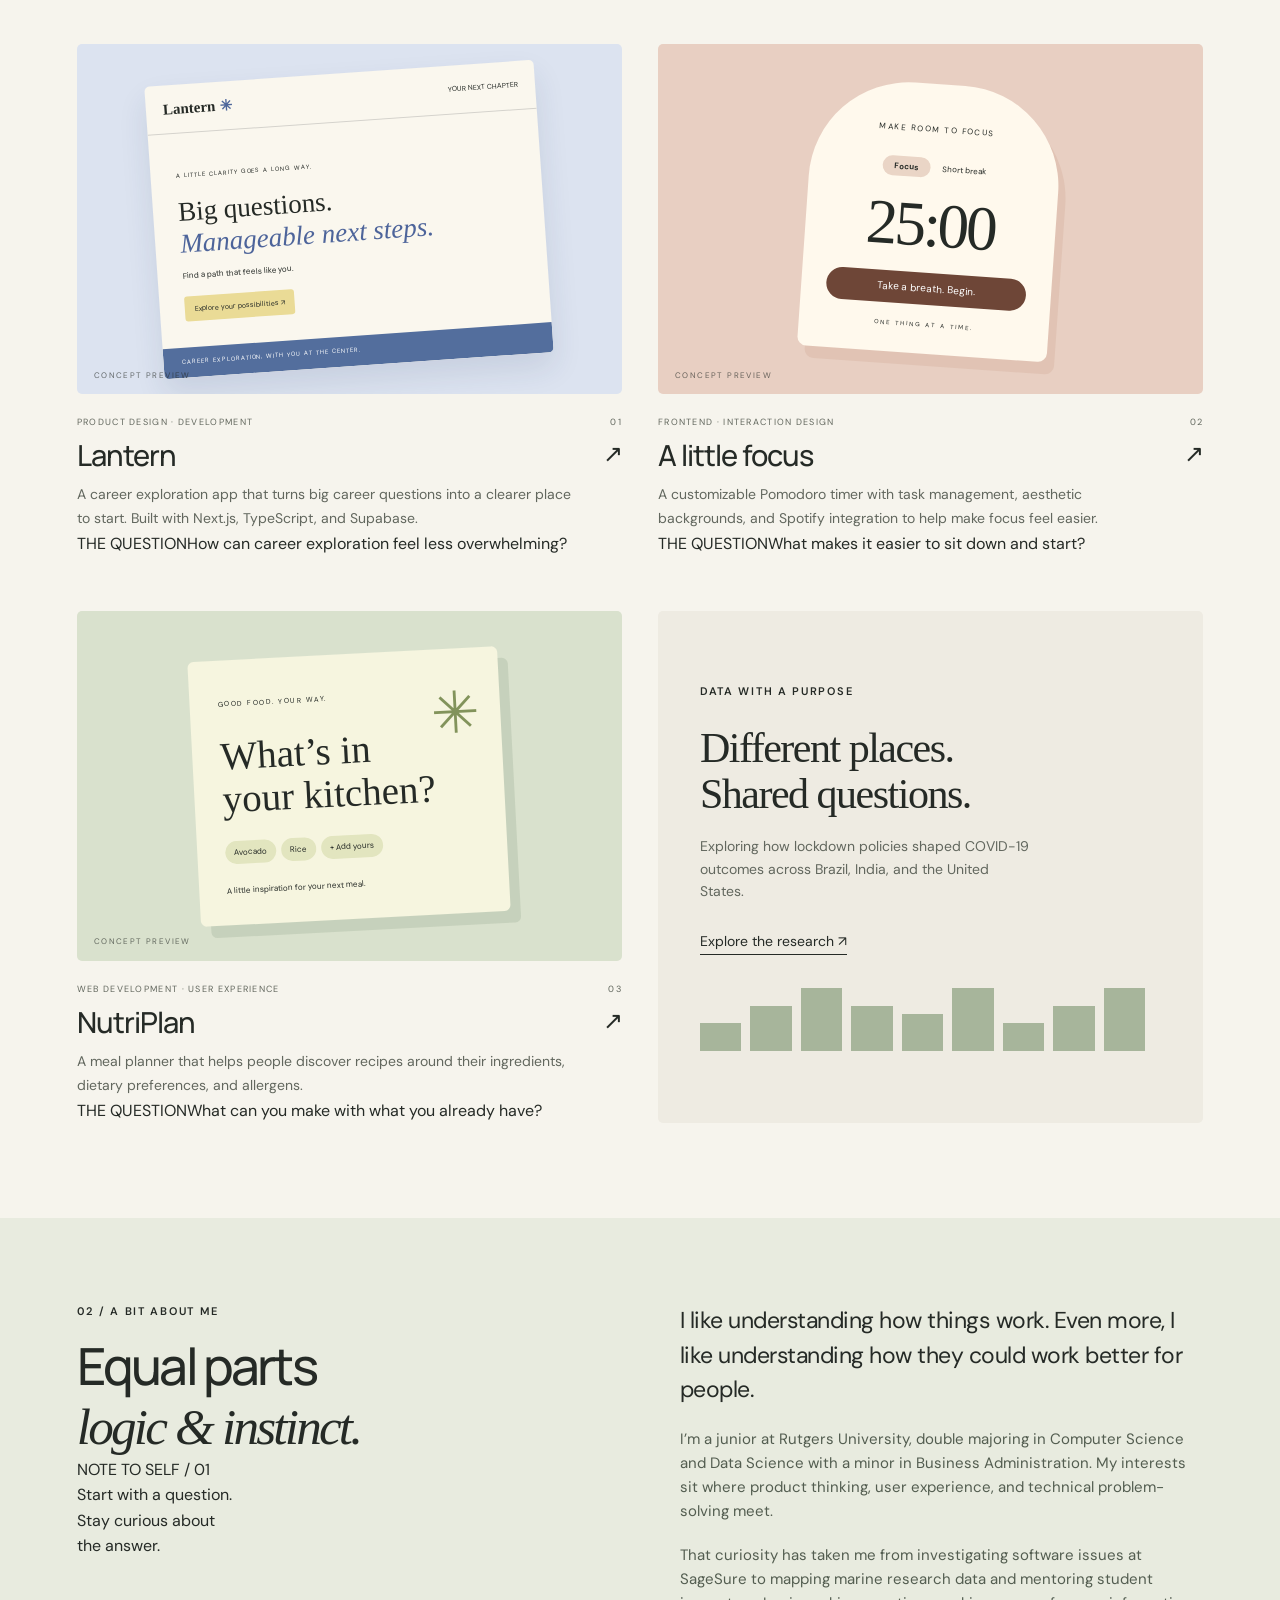
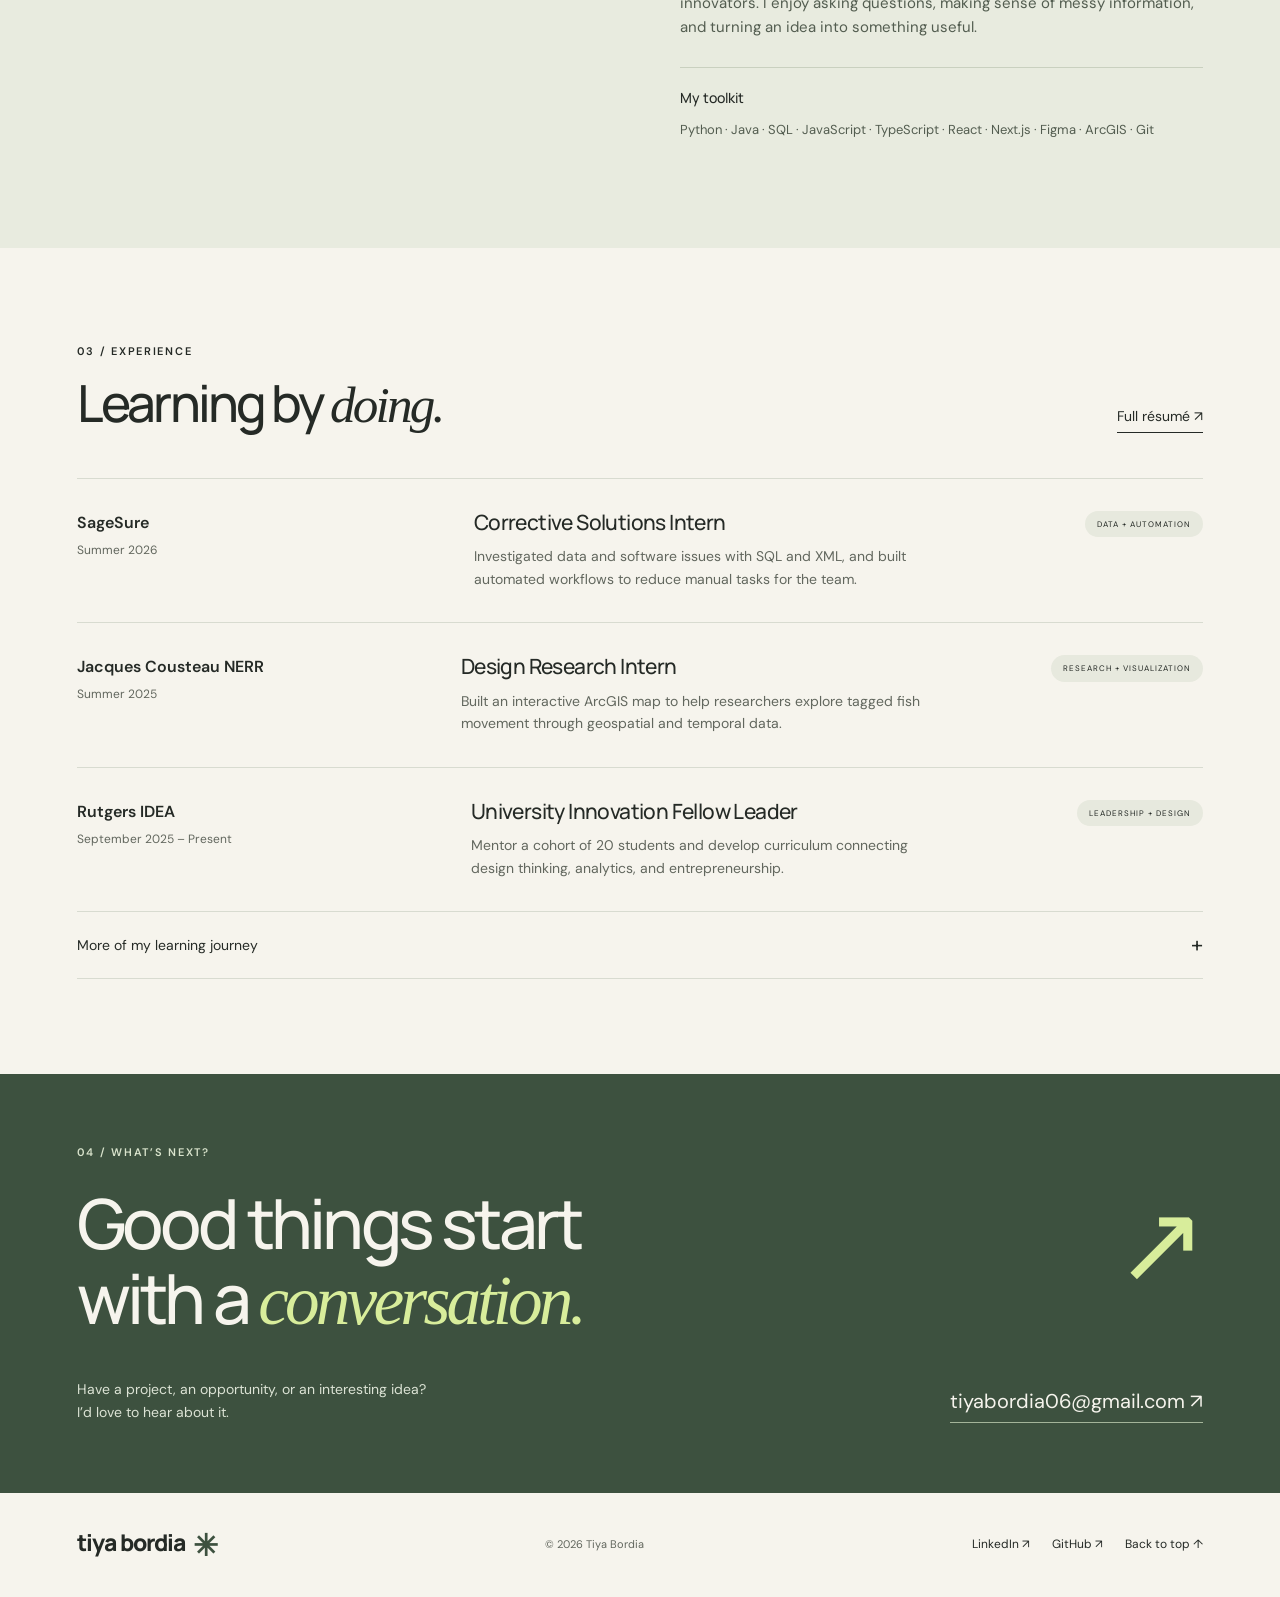
==== commit 90b86e3d: "Create burgundy and cream field-notes portfolio layout" ====
--- a/index.html
+++ b/index.html
@@ -4,7 +4,7 @@
   <meta charset="UTF-8">
   <meta name="viewport" content="width=device-width, initial-scale=1">
   <meta name="description" content="Tiya Bordia — Rutgers Computer Science and Data Science student exploring thoughtful products, useful data, and human-centered design.">
-  <meta name="theme-color" content="#f6f4ed">
+  <meta name="theme-color" content="#EEE4DA">
   <title>Tiya Bordia — Design, data & technology</title>
   <link rel="icon" href="./assets/Image7.png">
   <link rel="stylesheet" href="./styles/styles.css">
@@ -22,28 +22,29 @@
   </header>
   <main id="main">
     <section class="hero wrap" id="home" aria-labelledby="hero-title">
+      <div class="hero-masthead"><p>THE PORTFOLIO OF</p><div aria-hidden="true">Tiya <em>Bordia.</em></div><span>DESIGNER’S EYE.<br>DEVELOPER’S CURIOSITY.</span></div>
       <div class="hero-copy">
         <p class="eyebrow"><span class="status-dot"></span> RUTGERS UNIVERSITY · CS + DATA SCIENCE</p>
-        <h1 id="hero-title">A curious mind.<br>A <em>human</em> approach<br>to technology.</h1>
-        <p class="intro">Hi, I’m Tiya. I connect design, data, and technology to make everyday experiences a little more thoughtful.</p>
+        <h1 id="hero-title">Making sense<br>of things.<br><em>Making them better.</em></h1>
+        <p class="intro">I’m Tiya, a CS and Data Science student at Rutgers. I build things, ask a lot of questions, and care about how people experience what I make.</p>
         <div class="hero-actions"><a class="button" href="#projects">Explore my work <span aria-hidden="true">↘</span></a><a class="text-link" href="./assets/Tiya%20Bordia_resume.pdf" target="_blank" rel="noopener noreferrer">View résumé <span aria-hidden="true">↗</span></a></div>
       </div>
-      <figure class="portrait"><div class="portrait-image"><img src="./assets/Tiya.jpg" alt="Tiya Bordia" fetchpriority="high"></div><figcaption><span>A little analytical. A little creative.</span><span aria-hidden="true">✳</span></figcaption><div class="portrait-note">Always asking<br>“what if?”</div></figure>
+      <figure class="portrait"><div class="portrait-image"><img src="./assets/Tiya.jpg" alt="Tiya Bordia" fetchpriority="high"></div><figcaption><span>FIG. 01 — THE PERSON BEHIND THE PROJECTS</span><span aria-hidden="true">✳</span></figcaption><div class="portrait-note">A work<br>in progress.</div></figure>
       <div class="hero-bottom"><span>PRODUCT THINKING / DATA / UI & UX</span><a href="#projects">A few things I’ve been working on ↓</a></div>
     </section>
 
     <section class="work wrap section" id="projects" aria-labelledby="work-title">
-      <div class="section-heading"><div><p class="eyebrow">01 / SELECTED WORK</p><h2 id="work-title">Ideas into <em>action.</em></h2></div><p>A mix of things I’ve built,<br>explored, and helped shape.</p></div>
+      <div class="section-heading"><div><p class="eyebrow">01 / SELECTED WORK</p><h2 id="work-title">A few things<br><em>out in the world.</em></h2></div><p>A collection of experiments in<br>design, development, and useful data.</p></div>
       <div class="project-grid">
         <!-- Project artwork is a conceptual preview, rather than a product screenshot. -->
-        <article class="project featured"><a class="project-art lantern-art" href="https://github.com/TiyaB-debug/LanternProject" target="_blank" rel="noopener noreferrer" aria-label="Explore Lantern on GitHub"><div class="mini-window"><div class="window-top"><b>Lantern<span>✳</span></b><span>YOUR NEXT CHAPTER</span></div><div class="lantern-content"><small>A LITTLE CLARITY GOES A LONG WAY.</small><strong>Big questions.<br><em>Manageable next steps.</em></strong><p>Find a path that feels like you.</p><span class="mini-button">Explore your possibilities ↗</span></div><div class="mini-bottom">CAREER EXPLORATION, WITH YOU AT THE CENTER.</div></div><span class="art-label">CONCEPT PREVIEW</span></a><div class="project-meta"><span>PRODUCT DESIGN · DEVELOPMENT</span><span>01</span></div><h3><a href="https://github.com/TiyaB-debug/LanternProject" target="_blank" rel="noopener noreferrer">Lantern <span aria-hidden="true">↗</span></a></h3><p>A career exploration app that turns big career questions into a clearer place to start. Built with Next.js, TypeScript, and Supabase.</p></article>
-        <article class="project"><a class="project-art timer-art" href="https://pomodoro-timer-seven-delta.vercel.app/" target="_blank" rel="noopener noreferrer" aria-label="Try the Pomodoro Timer"><div class="timer-preview"><span>MAKE ROOM TO FOCUS</span><div class="timer-tabs"><b>Focus</b><span>Short break</span></div><strong>25:00</strong><span class="timer-start">Take a breath. Begin.</span><small>ONE THING AT A TIME.</small></div><span class="art-label">CONCEPT PREVIEW</span></a><div class="project-meta"><span>FRONTEND · INTERACTION DESIGN</span><span>02</span></div><h3><a href="https://pomodoro-timer-seven-delta.vercel.app/" target="_blank" rel="noopener noreferrer">A little focus <span aria-hidden="true">↗</span></a></h3><p>A customizable Pomodoro timer with task management, aesthetic backgrounds, and Spotify integration to help make focus feel easier.</p></article>
-        <article class="project"><a class="project-art nutri-art" href="https://nutriplanapp.vercel.app/" target="_blank" rel="noopener noreferrer" aria-label="Explore NutriPlan"><div class="recipe-preview"><div class="recipe-icon" aria-hidden="true">✳</div><small>GOOD FOOD. YOUR WAY.</small><strong>What’s in<br>your kitchen?</strong><div class="ingredient-tags"><span>Avocado</span><span>Rice</span><span>+ Add yours</span></div><p>A little inspiration for your next meal.</p></div><span class="art-label">CONCEPT PREVIEW</span></a><div class="project-meta"><span>WEB DEVELOPMENT · USER EXPERIENCE</span><span>03</span></div><h3><a href="https://nutriplanapp.vercel.app/" target="_blank" rel="noopener noreferrer">NutriPlan <span aria-hidden="true">↗</span></a></h3><p>A meal planner that helps people discover recipes around their ingredients, dietary preferences, and allergens.</p></article>
+        <article class="project featured"><a class="project-art lantern-art" href="https://github.com/TiyaB-debug/LanternProject" target="_blank" rel="noopener noreferrer" aria-label="Explore Lantern on GitHub"><div class="mini-window"><div class="window-top"><b>Lantern<span>✳</span></b><span>YOUR NEXT CHAPTER</span></div><div class="lantern-content"><small>A LITTLE CLARITY GOES A LONG WAY.</small><strong>Big questions.<br><em>Manageable next steps.</em></strong><p>Find a path that feels like you.</p><span class="mini-button">Explore your possibilities ↗</span></div><div class="mini-bottom">CAREER EXPLORATION, WITH YOU AT THE CENTER.</div></div><span class="art-label">CONCEPT PREVIEW</span></a><div class="project-meta"><span>PRODUCT DESIGN · DEVELOPMENT</span><span>01</span></div><h3><a href="https://github.com/TiyaB-debug/LanternProject" target="_blank" rel="noopener noreferrer">Lantern <span aria-hidden="true">↗</span></a></h3><p>A career exploration app that turns big career questions into a clearer place to start. Built with Next.js, TypeScript, and Supabase.</p><div class="project-footnote"><span>THE QUESTION</span>How can career exploration feel less overwhelming?</div></article>
+        <article class="project"><a class="project-art timer-art" href="https://pomodoro-timer-seven-delta.vercel.app/" target="_blank" rel="noopener noreferrer" aria-label="Try the Pomodoro Timer"><div class="timer-preview"><span>MAKE ROOM TO FOCUS</span><div class="timer-tabs"><b>Focus</b><span>Short break</span></div><strong>25:00</strong><span class="timer-start">Take a breath. Begin.</span><small>ONE THING AT A TIME.</small></div><span class="art-label">CONCEPT PREVIEW</span></a><div class="project-meta"><span>FRONTEND · INTERACTION DESIGN</span><span>02</span></div><h3><a href="https://pomodoro-timer-seven-delta.vercel.app/" target="_blank" rel="noopener noreferrer">A little focus <span aria-hidden="true">↗</span></a></h3><p>A customizable Pomodoro timer with task management, aesthetic backgrounds, and Spotify integration to help make focus feel easier.</p><div class="project-footnote"><span>THE QUESTION</span>What makes it easier to sit down and start?</div></article>
+        <article class="project"><a class="project-art nutri-art" href="https://nutriplanapp.vercel.app/" target="_blank" rel="noopener noreferrer" aria-label="Explore NutriPlan"><div class="recipe-preview"><div class="recipe-icon" aria-hidden="true">✳</div><small>GOOD FOOD. YOUR WAY.</small><strong>What’s in<br>your kitchen?</strong><div class="ingredient-tags"><span>Avocado</span><span>Rice</span><span>+ Add yours</span></div><p>A little inspiration for your next meal.</p></div><span class="art-label">CONCEPT PREVIEW</span></a><div class="project-meta"><span>WEB DEVELOPMENT · USER EXPERIENCE</span><span>03</span></div><h3><a href="https://nutriplanapp.vercel.app/" target="_blank" rel="noopener noreferrer">NutriPlan <span aria-hidden="true">↗</span></a></h3><p>A meal planner that helps people discover recipes around their ingredients, dietary preferences, and allergens.</p><div class="project-footnote"><span>THE QUESTION</span>What can you make with what you already have?</div></article>
         <article class="project research-project"><div class="research-content"><p class="eyebrow">DATA WITH A PURPOSE</p><h3>Different places.<br>Shared questions.</h3><p>Exploring how lockdown policies shaped COVID-19 outcomes across Brazil, India, and the United States.</p><a class="text-link" href="https://github.com/TiyaB-debug/CIC_CovidResearch" target="_blank" rel="noopener noreferrer">Explore the research <span aria-hidden="true">↗</span></a><div class="research-line" aria-hidden="true"><span></span><span></span><span></span><span></span><span></span><span></span><span></span><span></span><span></span></div></div></article>
       </div>
     </section>
 
-    <section class="about-section" id="about" aria-labelledby="about-title"><div class="wrap about-layout"><div><p class="eyebrow">02 / A BIT ABOUT ME</p><h2 id="about-title">The space between<br><em>people & possibility.</em></h2><span class="about-flower" aria-hidden="true">✳</span></div><div class="about-copy"><p class="large-copy">I like understanding how things work. Even more, I like understanding how they could work better for people.</p><p>I’m a junior at Rutgers University, double majoring in Computer Science and Data Science with a minor in Business Administration. My interests sit where product thinking, user experience, and technical problem-solving meet.</p><p>That curiosity has taken me from investigating software issues at SageSure to mapping marine research data and mentoring student innovators. I enjoy asking questions, making sense of messy information, and turning an idea into something useful.</p><div class="skills"><h3>My toolkit</h3><p>Python · Java · SQL · JavaScript · TypeScript · React · Next.js · Figma · ArcGIS · Git</p></div></div></div></section>
+    <section class="about-section" id="about" aria-labelledby="about-title"><div class="wrap about-layout"><div><p class="eyebrow">02 / A BIT ABOUT ME</p><h2 id="about-title">Equal parts<br><em>logic & instinct.</em></h2><div class="margin-note"><span>NOTE TO SELF / 01</span><p>Start with a question.<br>Stay curious about<br>the answer.</p></div></div><div class="about-copy"><p class="large-copy">I like understanding how things work. Even more, I like understanding how they could work better for people.</p><p>I’m a junior at Rutgers University, double majoring in Computer Science and Data Science with a minor in Business Administration. My interests sit where product thinking, user experience, and technical problem-solving meet.</p><p>That curiosity has taken me from investigating software issues at SageSure to mapping marine research data and mentoring student innovators. I enjoy asking questions, making sense of messy information, and turning an idea into something useful.</p><div class="skills"><h3>My toolkit</h3><p>Python · Java · SQL · JavaScript · TypeScript · React · Next.js · Figma · ArcGIS · Git</p></div></div></div></section>
 
     <section class="wrap section" id="experience" aria-labelledby="experience-title"><div class="section-heading"><div><p class="eyebrow">03 / EXPERIENCE</p><h2 id="experience-title">Learning by <em>doing.</em></h2></div><a class="text-link" href="./assets/Tiya%20Bordia_resume.pdf" target="_blank" rel="noopener noreferrer">Full résumé ↗</a></div>
       <div class="experience-list">
--- a/styles/styles.css
+++ b/styles/styles.css
@@ -1,426 +1,10 @@
-* {
-    margin: 0;
-    padding: 0;
-    color: #ffffff;
-}
+/* Edit these tokens to change the portfolio's palette. */
+@import url('https://fonts.googleapis.com/css2?family=DM+Sans:wght@400;500;600;700&family=Manrope:wght@400;500;600;700;800&display=swap');
+:root{--paper:#f6f4ed;--ink:#252a26;--muted:#62675e;--line:#d8dbd0;--green:#3d513f;--lime:#d8ed9b;--serif:Georgia,'Times New Roman',serif}
+*{box-sizing:border-box}html{scroll-behavior:smooth;scroll-padding-top:100px}body{margin:0;background:var(--paper);color:var(--ink);font-family:'DM Sans',sans-serif;font-size:16px;line-height:1.6}a{color:inherit;text-decoration:none}button{font:inherit}img{display:block;max-width:100%}h1,h2,h3,p,figure{margin:0}h1,h2,h3{line-height:1.08;font-family:Manrope,sans-serif;font-weight:500;letter-spacing:-.055em}em{font-family:var(--serif);font-weight:400}a,button{touch-action:manipulation}a:focus-visible,button:focus-visible,summary:focus-visible{outline:3px solid #557738;outline-offset:5px}.wrap{width:min(1240px,88%);margin-inline:auto}.site-header{width:min(1340px,92%);margin:auto;min-height:100px;display:flex;align-items:center;justify-content:space-between;border-bottom:1px solid var(--line);gap:24px}.wordmark{font-family:Manrope,sans-serif;font-size:23px;font-weight:800;letter-spacing:-1px;white-space:nowrap}.wordmark span{display:inline-block;margin-left:8px;color:var(--green);font-size:30px;vertical-align:middle}nav{display:flex;gap:34px;align-items:center;font-size:14px}nav a:hover,.text-link:hover,footer a:hover{color:#526d32}.nav-contact{border:1px solid var(--ink);border-radius:30px;padding:10px 21px}.nav-contact span{margin-left:14px}.menu-toggle{background:none;border:1px solid var(--line);border-radius:24px;padding:8px 14px}.skip-link{position:fixed;top:-100px;left:20px;background:var(--ink);color:white;padding:12px;z-index:10}.skip-link:focus{top:12px}.hero{padding-top:82px;display:grid;grid-template-columns:1.3fr .8fr;column-gap:80px;align-items:center}.eyebrow{font-size:11px;font-weight:600;letter-spacing:1.7px;line-height:1.6}.status-dot{display:inline-block;width:7px;height:7px;background:#6c8b48;border-radius:50%;margin-right:8px}.hero h1{font-size:clamp(44px,5.4vw,76px);margin-top:25px;line-height:1.08}.hero h1 em{color:var(--green)}.intro{font-size:17px;color:var(--muted);max-width:440px;margin-top:27px;line-height:1.7}.hero-actions{display:flex;align-items:center;gap:28px;margin-top:32px}.button{display:inline-flex;align-items:center;gap:30px;background:var(--green);color:white;padding:14px 23px;border-radius:32px;font-size:14px;transition:background .2s,transform .2s}.button:hover{background:#273c29;transform:translateY(-2px)}.text-link{font-size:14px;border-bottom:1px solid currentColor;padding-bottom:4px}.portrait{position:relative;transform:rotate(3deg);background:#e5e8da;padding:13px 13px 0;border-radius:160px 160px 7px 7px;max-width:390px;margin-top:15px}.portrait-image{height:390px;overflow:hidden;border-radius:150px 150px 3px 3px;background:#d8ddce}.portrait-image img{width:100%;height:100%;object-fit:cover;object-position:center 35%;transform:rotate(-3deg) scale(1.08)}figcaption{display:flex;align-items:center;justify-content:space-between;font-size:11px;padding:16px 5px}figcaption>span:last-child{font-size:28px;color:var(--green)}.portrait-note{position:absolute;right:-30px;top:35px;background:var(--lime);border-radius:50%;width:116px;height:116px;display:grid;place-content:center;font-family:var(--serif);font-size:19px;font-style:italic;text-align:center;line-height:1.2;transform:rotate(9deg)}.hero-bottom{grid-column:1/-1;display:flex;justify-content:space-between;border-top:1px solid var(--line);margin-top:75px;padding:22px 0;font-size:10px;letter-spacing:1.4px}.hero-bottom a{letter-spacing:0;font-size:12px;color:var(--muted)}.section{padding-top:95px;padding-bottom:95px}.section-heading{display:flex;justify-content:space-between;align-items:end;margin-bottom:45px;gap:24px}.section-heading h2,.about-layout h2{font-size:clamp(36px,4vw,54px);margin-top:15px}.section-heading>p{font-size:14px;color:var(--muted)}.project-grid{display:grid;grid-template-columns:1fr 1fr;gap:55px 36px}.project-art{display:flex;align-items:center;justify-content:center;height:350px;position:relative;overflow:hidden;border-radius:5px;padding:40px;transition:transform .25s}.project-art:hover{transform:translateY(-4px)}.lantern-art{background:#dce3f0}.mini-window{background:#faf7ee;width:100%;max-width:390px;transform:rotate(-4deg);box-shadow:0 15px 30px #283b5d1c;border-radius:5px;overflow:hidden}.window-top{display:flex;justify-content:space-between;align-items:center;border-bottom:1px solid #d5d3cd;padding:12px 17px;font-size:7px}.window-top b{font-family:var(--serif);font-size:15px}.window-top b span{color:#4e679b;margin-left:4px}.lantern-content{padding:26px 25px}.lantern-content small{font-size:6px;letter-spacing:1px}.lantern-content strong{display:block;font-family:var(--serif);font-size:27px;line-height:1.2;margin-top:10px;font-weight:400}.lantern-content strong em{color:#4d649a}.lantern-content p{font-size:8px;margin-top:10px}.mini-button{background:#eadb96;padding:7px 10px;display:inline-block;font-size:7px;margin-top:14px;border-radius:3px}.mini-bottom{background:#536e9d;color:white;padding:10px 18px;font-size:6px;letter-spacing:1px}.art-label{position:absolute;bottom:13px;left:17px;font-size:8px;letter-spacing:1.4px;opacity:.65}.project-meta{display:flex;justify-content:space-between;font-size:9px;letter-spacing:1.3px;margin-top:21px;color:var(--muted)}.project h3{font-size:29px;margin-top:10px;letter-spacing:-1px}.project h3 a{display:flex;justify-content:space-between}.project h3 a span{font-size:24px}.project>p{font-size:14px;color:var(--muted);margin-top:12px;max-width:500px;line-height:1.7}.timer-art{background:#e8cfc2}.timer-preview{background:#fff9ed;border-radius:100px 100px 9px 9px;text-align:center;width:250px;padding:30px 25px 24px;box-shadow:8px 12px 0 #b6806726;transform:rotate(4deg)}.timer-preview>span:first-child{font-size:8px;letter-spacing:1.5px}.timer-tabs{display:flex;justify-content:center;align-items:center;gap:12px;font-size:8px;margin-top:18px}.timer-tabs b{background:#ead5c6;border-radius:20px;padding:4px 12px}.timer-preview strong{font-size:63px;letter-spacing:-3px;display:block;font-weight:400;font-family:var(--serif);line-height:1.5}.timer-start{display:block;background:#6e4637;color:white;padding:8px;border-radius:22px;font-size:10px}.timer-preview small{font-size:6px;letter-spacing:2px;display:block;margin-top:16px}.nutri-art{background:#d9e1cd}.recipe-preview{background:#f6f5df;width:310px;padding:28px;border-radius:6px;transform:rotate(-3deg);box-shadow:10px 12px 0 #4b634521;position:relative}.recipe-icon{position:absolute;right:20px;top:18px;font-size:58px;color:#82935b}.recipe-preview small{font-size:7px;letter-spacing:1.5px}.recipe-preview strong{display:block;font-family:var(--serif);font-size:39px;font-weight:400;line-height:1.12;margin-top:20px}.ingredient-tags{display:flex;gap:5px;margin-top:20px;flex-wrap:wrap}.ingredient-tags span{font-size:8px;background:#e2e5bf;padding:5px 9px;border-radius:20px}.recipe-preview p{font-size:8px;margin-top:20px}.research-project{background:#eeebe2;border-radius:5px;display:flex;align-items:center;position:relative;overflow:hidden}.research-content{padding:42px;width:100%}.research-content h3{font-family:var(--serif);font-size:42px;line-height:1.1;letter-spacing:-1.5px;margin:24px 0 18px}.research-content>p:not(.eyebrow){font-size:14px;color:var(--muted);max-width:330px;margin-bottom:25px}.research-line{height:70px;display:flex;gap:9px;align-items:end;margin-top:28px}.research-line span{background:#a7b59b;width:9%;height:40%}.research-line span:nth-child(2n){height:65%}.research-line span:nth-child(3n){height:90%}.research-line span:nth-child(5n){height:53%}.about-section{background:#e8ebdf;padding:85px 0}.about-layout{display:grid;grid-template-columns:1fr 1fr;gap:80px}.about-layout h2{line-height:1.15}.about-flower{font-size:105px;line-height:1.5;color:#6d8056;display:block;margin-top:25px}.about-copy p{font-size:15px;color:#535d50;margin-bottom:20px}.about-copy .large-copy{font-size:23px;color:var(--ink);line-height:1.5;letter-spacing:-.5px}.skills{border-top:1px solid #c9d0bf;padding-top:22px;margin-top:28px}.skills h3{font-size:14px;letter-spacing:0;margin-bottom:12px}.skills p{font-size:13px;line-height:2}.experience-row{display:grid;grid-template-columns:1fr 1.6fr auto;gap:40px;padding:32px 0;border-top:1px solid var(--line);align-items:start}.experience-company{font-weight:600;font-size:16px;line-height:1.5}.experience-company span{display:block;color:var(--muted);font-size:12px;font-weight:400;margin-top:6px}.experience-row h3{font-size:21px;letter-spacing:-.6px;margin-bottom:12px}.experience-row p{font-size:14px;color:var(--muted);max-width:480px}.experience-tag{font-size:8px;letter-spacing:1px;background:#e7e9de;border-radius:20px;padding:7px 12px;white-space:nowrap}.more-experience{border-top:1px solid var(--line);border-bottom:1px solid var(--line)}summary{cursor:pointer;padding:22px 0;font-size:14px;display:flex;justify-content:space-between;list-style:none}summary::-webkit-details-marker{display:none}summary span{font-size:22px;line-height:1}details[open] summary span{transform:rotate(45deg)}.fellowship-grid{display:grid;grid-template-columns:repeat(3,1fr);gap:30px;padding:5px 0 30px}.fellowship-grid h3{font-size:18px;letter-spacing:-.5px;line-height:1.4}.fellowship-grid p{font-size:13px;color:var(--muted);margin-top:10px}.contact-section{background:var(--green);color:var(--paper);padding:70px 0}.contact-section .eyebrow{color:#d9e3cc}.contact-section h2{font-size:clamp(43px,5.4vw,72px);margin-top:24px;position:relative}.contact-section h2>span{position:absolute;right:0;top:0;font-size:110px;font-family:var(--serif);color:var(--lime)}.contact-section h2 em{color:var(--lime)}.contact-bottom{display:flex;justify-content:space-between;gap:24px;margin-top:40px;align-items:end}.contact-bottom p{font-size:14px;color:#dce3d5}.contact-bottom a{font-size:20px;border-bottom:1px solid #a4b49a;padding-bottom:5px;overflow-wrap:anywhere}footer{display:flex;justify-content:space-between;align-items:center;padding-block:28px;gap:20px}footer p{font-size:11px;color:var(--muted)}footer>div{display:flex;gap:22px;font-size:12px}
+@media(min-width:1500px){.hero{padding-top:100px}.hero-bottom{margin-top:100px}}
+@media(max-width:1000px){.hero{column-gap:35px}.portrait-image{height:330px}.portrait-note{right:-15px;width:95px;height:95px;font-size:17px}.project-art{height:310px;padding:30px}.about-layout{gap:40px}.experience-row{grid-template-columns:1fr 1.8fr;gap:25px}.experience-tag{grid-column:2;justify-self:start;margin-top:-10px}nav{gap:20px}.contact-bottom a{font-size:17px}}
+@media(max-width:700px){html{scroll-padding-top:25px}.site-header{min-height:80px;position:relative;flex-wrap:wrap;padding:14px 0}.wordmark{font-size:21px}.menu-toggle:not([hidden]){display:block}nav{width:100%;gap:0;justify-content:space-between;flex-wrap:wrap;font-size:12px;padding:8px 0}body.js-ready nav{display:none}body.js-ready nav.is-open{display:flex;flex-direction:column;align-items:stretch;gap:8px;padding-bottom:10px}body.js-ready nav a{padding:10px}.nav-contact{border:0;padding:0}.hero{padding-top:43px;grid-template-columns:1fr;gap:0}.hero h1{font-size:clamp(40px,9vw,60px)}.eyebrow{font-size:9px;letter-spacing:1.2px}.intro{font-size:16px}.hero-actions{gap:22px}.portrait{width:76%;margin:55px auto 0;max-width:340px}.portrait-image{height:330px}.hero-bottom{margin-top:48px;gap:15px;font-size:8px}.hero-bottom a{font-size:10px}.section{padding-block:62px}.section-heading{margin-bottom:30px;align-items:start}.section-heading>p{font-size:12px}.section-heading h2,.about-layout h2{font-size:36px}.project-grid{grid-template-columns:1fr;gap:36px}.project-art{height:330px}.project h3{font-size:27px}.research-content{padding:32px}.research-content h3{font-size:38px}.about-section{padding-block:60px}.about-layout{grid-template-columns:1fr;gap:28px}.about-flower{display:none}.about-copy .large-copy{font-size:22px}.experience-row{grid-template-columns:1fr;gap:16px;padding-block:26px}.experience-tag{grid-column:1;margin:0}.experience-company{display:flex;justify-content:space-between;gap:20px}.experience-company span{margin:0;font-size:11px;text-align:right}.experience-row h3{font-size:21px}.fellowship-grid{grid-template-columns:1fr;gap:22px}.contact-section{padding-block:55px}.contact-section h2{font-size:42px;padding-right:15px}.contact-section h2>span{font-size:40px;top:-55px}.contact-bottom{flex-direction:column;align-items:start;gap:25px}.contact-bottom a{font-size:17px}footer{flex-wrap:wrap;gap:16px}footer>div{width:100%;justify-content:space-between;font-size:11px}footer .wordmark{font-size:18px}}
+@media(prefers-reduced-motion:reduce){html{scroll-behavior:auto}*,*::before,*::after{transition:none!important;animation:none!important}}
 
-html {
-    font-size: 100%;
-    scroll-behavior: smooth;
-}
-
-body {
-    background-color: black;
-    font-family: Arial, Helvetica, sans-serif;
-    max-width: 100rem;
-    margin: auto;
-    font-size: 1rem;
-}
-
-.btn {
-    padding: 1rem 2rem;
-    border-radius: 2rem;
-    border: none;
-    background: linear-gradient(267deg, #4274ba 1%, #F9A11B 100%);
-    font-size: 1rem;
-    text-decoration: none;
-}
-
-.animation {
-    cursor: pointer;
-    transition: 0.5s;
-}
-
-.animation:hover {
-    transform: scale(1.03);
-}
-
-.flex {
-    display: flex;
-    align-items: center;
-}
-
-.text-effect {
-    background: linear-gradient(267deg, #4274ba 1%, #F9A11B 100%);
-    background-clip: text;
-    -webkit-background-clip: text;
-    -webkit-text-fill-color: transparent;
-}
-
-.container {
-    flex-direction: column;
-    justify-content: center;
-    gap: 4rem;
-    margin: 4rem 10rem 10rem;
-
-}
-
-.container-title {
-    position: relative;
-    margin-top: 4rem; /* Adjust as needed */
-}
-
-
-.container-title h2 {
-    padding: 0 2rem;
-    font-size: 2.5rem;
-}
-
-.container-title img {
-    position: absolute;
-    bottom: -1rem;
-    right: 0;
-    z-index: -1;
-    width: 6rem;
-}
-
-.grid-container {
-    display: grid;
-    grid-template-columns: repeat(2, 1fr);
-    min-height: 7rem;
-    gap: 3rem;
-}
-
-.grid-container img {
-    box-sizing: border-box;
-    width: 100%;
-    border-radius: 0.5rem;
-}
-
-#home,
-#about,
-#services,
-#work,
-#contact {
-    scroll-margin-top: 100px;
-}
-
-/* nav */
-.navbar {
-    justify-content: space-around;
-    padding: 1rem 6rem;
-    box-sizing: border-box;
-    background-color: #000000;
-    position: fixed;
-    top: 0;
-    width: 100%;
-    z-index: 999;
-    max-width: 100rem;
-}
-
-.navbar img:nth-child(1) {
-    width: 3rem;
-    padding-right: 6.5rem;
-}
-
-.nav-menu {
-    gap: 2rem;
-}
-
-.nav-menu a {
-    text-decoration: none;
-}
-
-.navbar-placeholder {
-    height: 60px;
-}
-
-/* hero */
-.hero {
-    display: flex;
-    flex-direction: column;
-    align-items: center;
-    justify-content: flex-start; /* push content to top */
-    padding-top: 100px; /* adjust this to control top spacing */
-    min-height: 100vh;
-  }
-  
-  .hero-img {
-    width: 180px;
-    height: auto;
-    border-radius: 50%;
-    object-fit: cover;
-    margin-top: 0;
-  }
-  
-#home {
-    justify-content: center;
-    height: 100vh;
-}
-
-.hero {
-    flex-direction: column;
-    gap: 2rem;
-}
-
-.hero img {
-    width: 15%;
-    max-width: 15rem;
-}
-
-.hero h1,
-.hero span {
-    font-size: 3rem;
-    text-align: center;
-}
-
-.hero-resume {
-    padding: 1rem 2rem;
-    border-radius: 2rem;
-    border: 2px solid #fff;
-    background-color: black;
-    font-size: 1.2rem;
-    margin-bottom: 3rem;
-    text-decoration: none;
-    margin-bottom: 0rem;
-}
-.hero-letter
-{
-    padding: 1rem 2rem;
-    border-radius: 2rem;
-    border: 2px solid #fff;
-    background-color: black;
-    font-size: 1.2rem;
-    margin-bottom: 3rem;
-    text-decoration: none;
-
-}
-
-/* about */
-.about-sections {
-    gap: 4rem;
-}
-#about {
-    top: 100vh; /* Moves it up, adjust as needed */
-}
-
-.about-right {
-    flex-direction: column;
-    gap: 4rem;
-    width: 100%;
-    font-size: 1.5rem;
-    text-align: center;
-}
-
-.about-left img {
-    width: 40%;
-    margin: auto;
-}
-
-.about-skills {
-    width: 85%;
-    gap: 1rem;
-}
-
-.about-skill {
-    align-items: start;
-    flex-direction: column;
-    gap: 1rem;
-    padding: 0 0 1rem 1rem;
-}
-
-.about-skills h3 {
-    font-size: 1.5rem;
-    padding-bottom: 1rem;
-    text-align: center;
-}
-
-.about-skill hr {
-    border: none;
-    width: 50%;
-    height: 0.5rem;
-    border-radius: 4rem;
-    background: linear-gradient(267deg, #4274ba 1%, #F9A11B 100%);
-}
-
-.about-achievements {
-    align-items: normal;
-    width: 100%;
-    justify-content: space-around;
-}
-
-.about-achievement {
-    flex-direction: column;
-    gap: 0.5rem;
-    padding: 1rem;
-}
-
-/* services */
-.services-format {
-    align-items: start;
-    flex-direction: column;
-    justify-content: start;
-    gap: 1rem;
-    padding: 4rem;
-    border-radius: 0.5rem;
-    border: 2px solid #fff;
-    line-height: 2.4rem;
-}
-
-.services-format h3 {
-    font-size: 1.5rem;
-}
-
-/* work */
-.work-name {
-    font-size: 1.5rem;
-    padding-bottom: 1.5rem;
-}
-
-/* contact */
-.contact-section {
-    gap: 4rem;
-}
-
-.contact-left {
-    align-items: start;
-    flex-direction: column;
-    gap: 2rem;
-}
-
-.contact-left p {
-    line-height: 2rem;
-}
-
-.contact-details {
-    align-items: start;
-    flex-direction: column;
-    gap: 2rem;
-}
-
-.contact-detail {
-    align-items: center;
-    gap: 1rem;
-}
-
-.contact-right {
-    flex-direction: column;
-    align-items: start;
-    gap: 1.5rem;
-    font-size: 1.2rem;
-}
-
-.contact-right input,
-.contact-right textarea {
-    border: none;
-    width: 20rem;
-    height: 2rem;
-    font-family: Arial, Helvetica, sans-serif;
-    padding: 0.5rem;
-    border-radius: 0.2rem;
-    color: #000;
-}
-
-/* footer */
-footer {
-    margin: 4rem 10rem;
-    align-items: normal;
-    flex-direction: column;
-    gap: 2rem;
-}
-
-.footer-top {
-    width: 100%;
-    justify-content: space-between;
-}
-
-.footer-top-left img {
-    width: 3rem;
-}
-
-.footer-top-right {
-    align-items: center;
-    width: 30%;
-    gap: 2rem;
-}
-
-.footer-bottom {
-    text-align: center;
-}
-
-footer hr {
-    width: 100%;
-}
-
-@media (max-width: 1200px) {
-    .navbar {
-        justify-content: space-between;
-    }
-    .nav-btn {
-        display: none;
-    }
-
-    .nav-menu {
-        position: fixed;
-        flex-direction: column;
-        align-items: start;
-        top: 0;
-        gap: 3rem;
-        font-size: 2rem;
-        background-color: #222222;
-        width: 20rem;
-        height: 100%;
-        z-index: 2;
-        transition: right 0.5s;
-        padding: 1rem;
-        right: -20rem;
-        box-sizing: border-box;
-    }
-
-    .container {
-        margin: 4rem 8rem 10rem;
-    }
-
-    .about-sections img {
-        display: none;
-    }
-
-    .footer-top {
-        flex-direction: column;
-        gap: 1rem;
-    }
-
-    .footer-top-right {
-        width: 100%;
-        text-align: center;
-    }
-}
-
-@media (max-width: 1024px) {
-    html {
-        font-size: 80%;
-    }
-}
-
-@media (max-width: 767px) {
-    html {
-        font-size: 60%;
-    }
-
-    .container {
-        margin-bottom: 20rem;
-    }
-
-    .navbar-placeholder {
-        display: none;
-    }
-
-    .about-achievements {
-        flex-direction: column;
-    }
-
-    .about-achievements hr {
-        width: 30%;
-        margin: auto;
-    }
-
-    .grid-container {
-        grid-template-columns: repeat(1, 1fr);
-    }
-}
-
-@media (max-width: 668px) {
-    .contact-section {
-        flex-direction: column;
-    }
-}+@media(min-width:701px){.menu-toggle{display:none}}
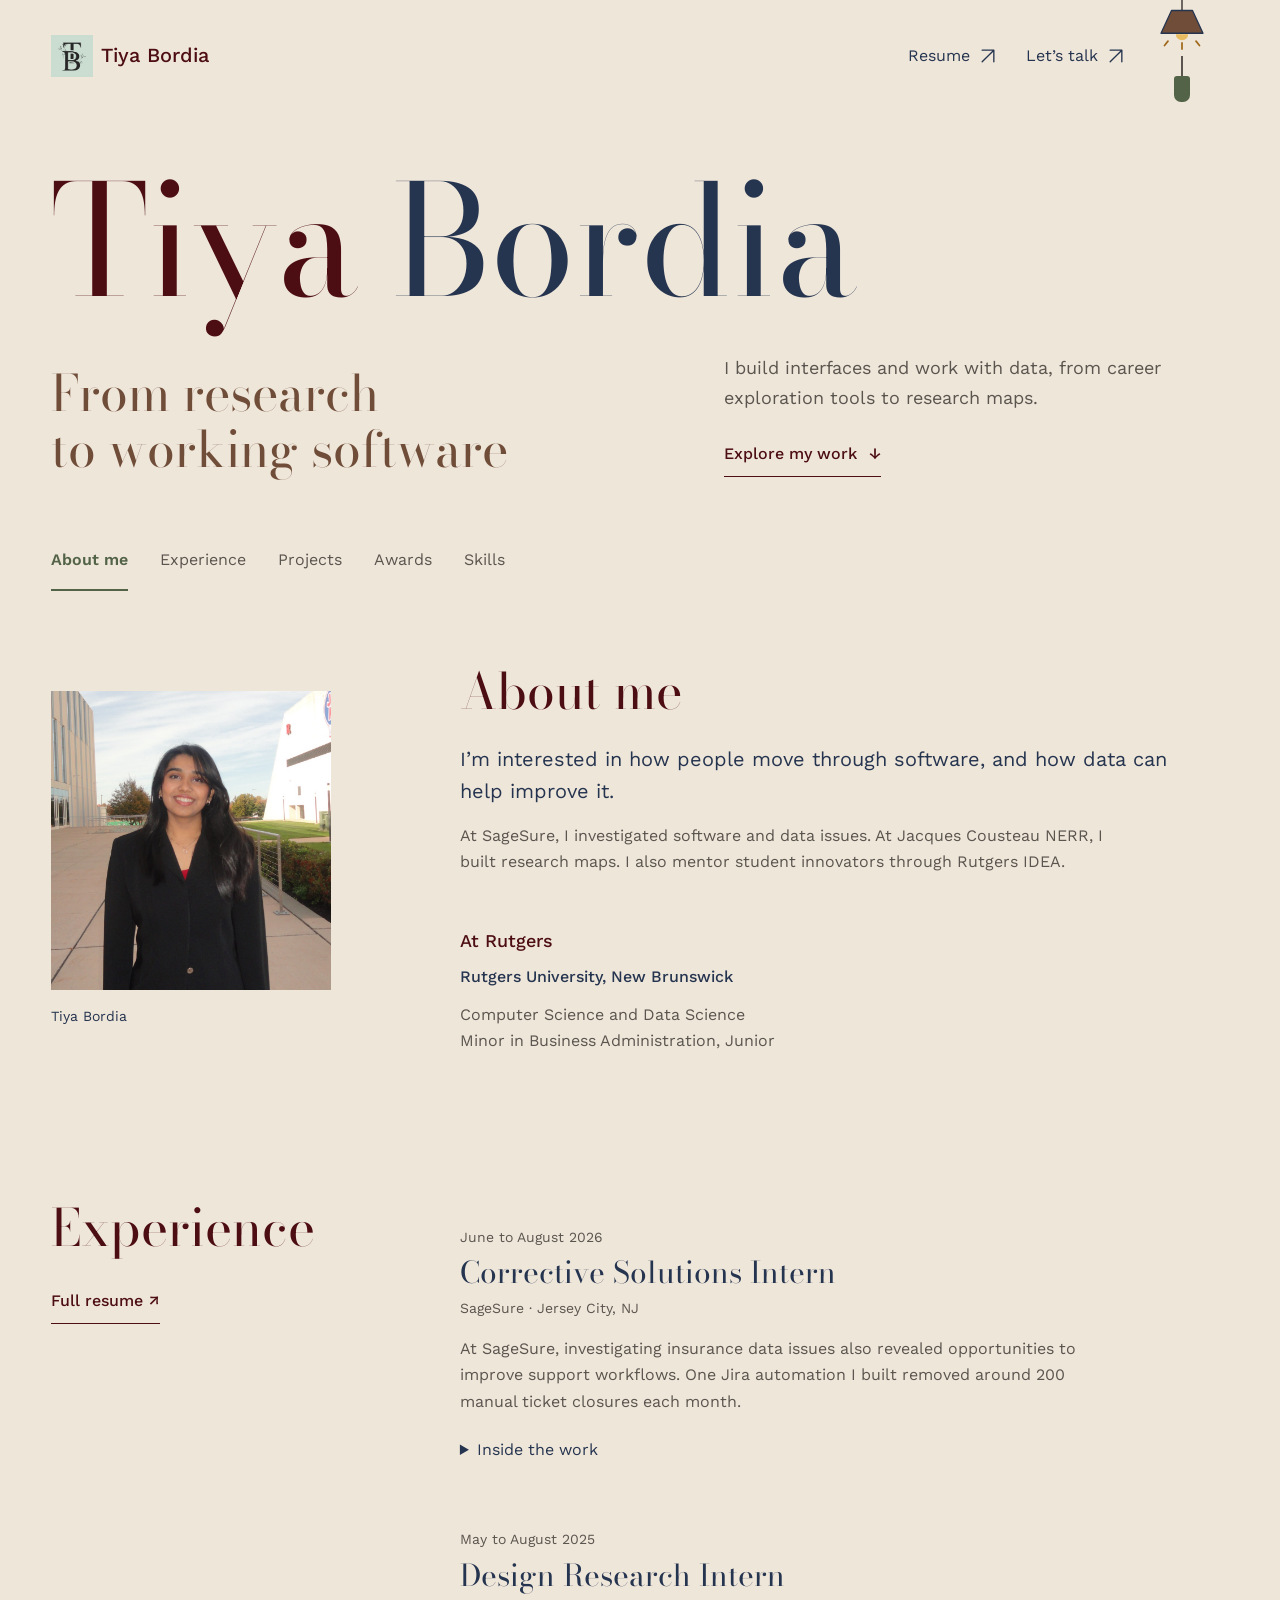
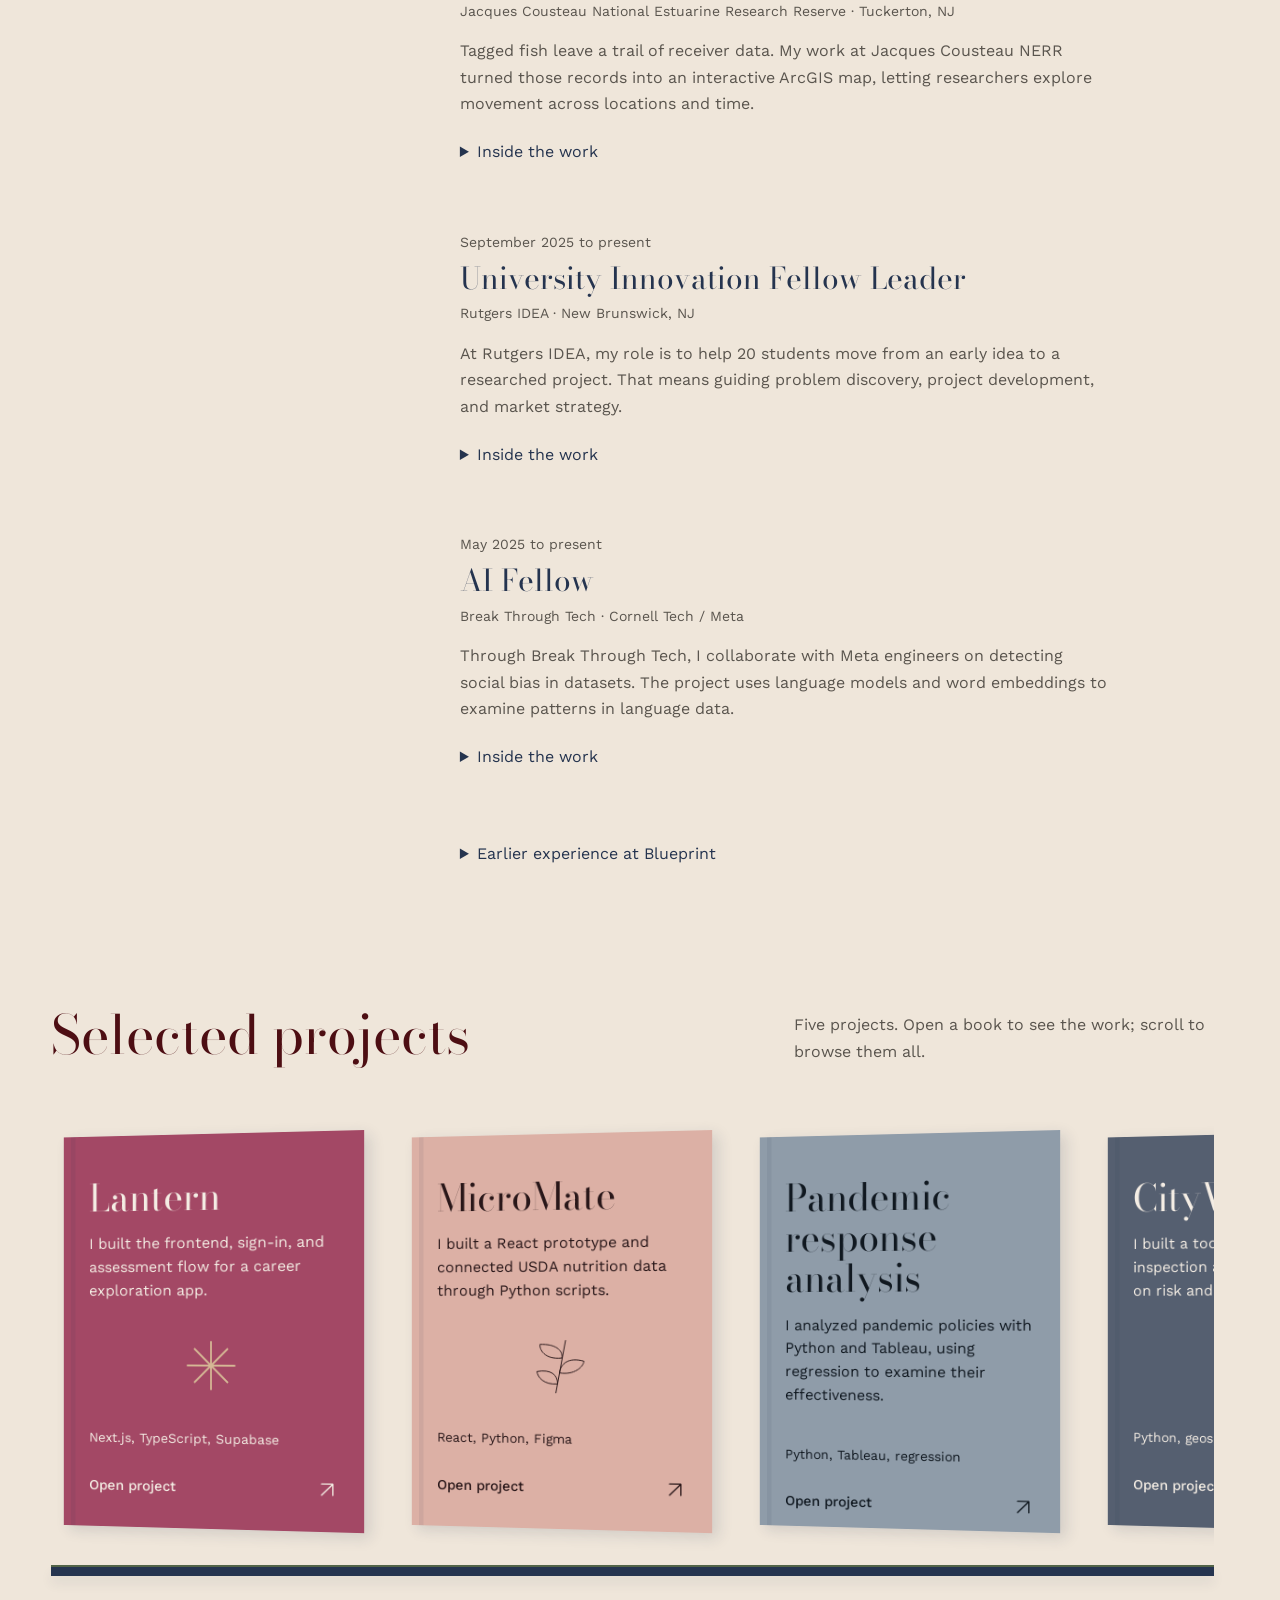
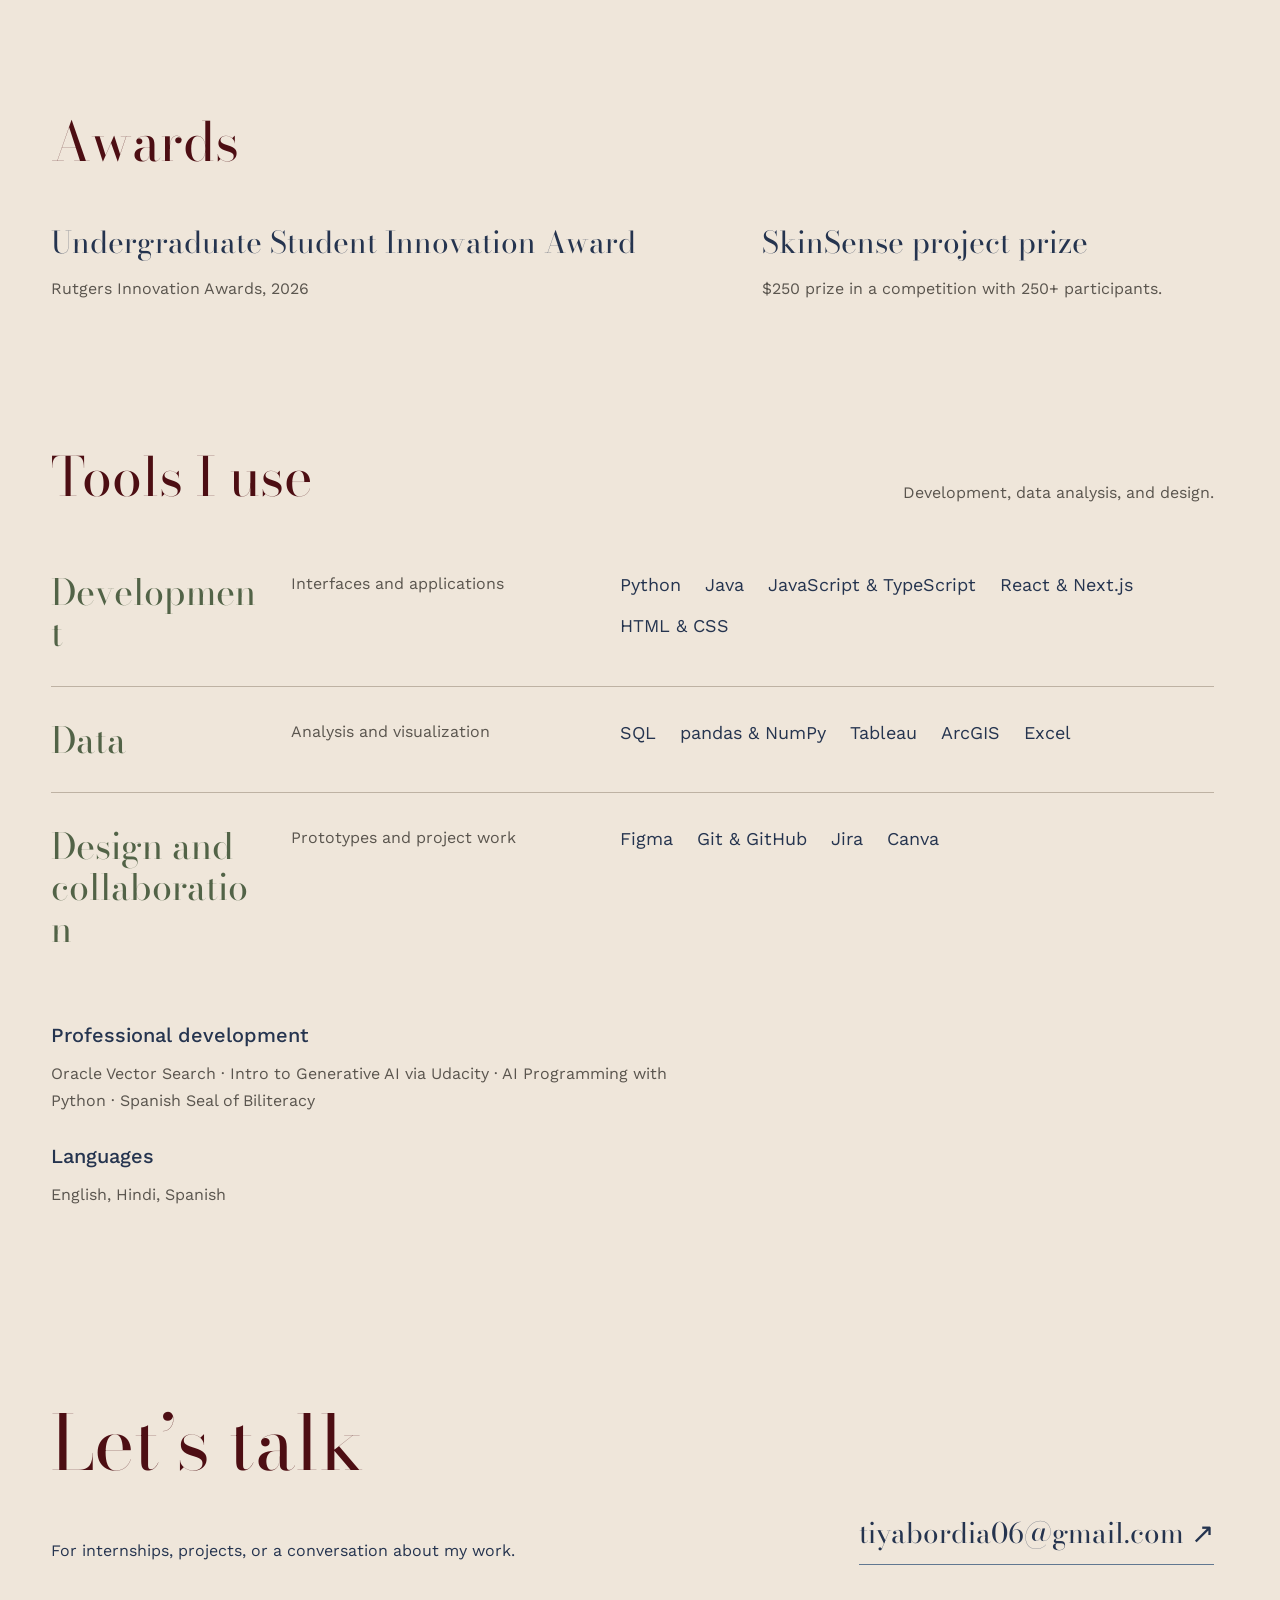
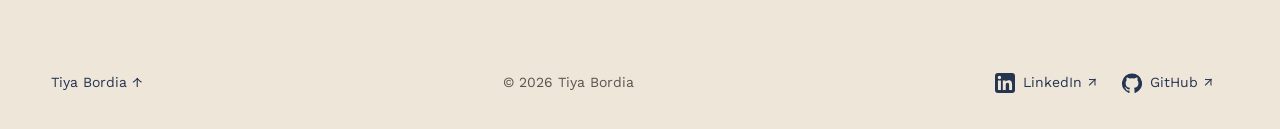
==== commit 733334df: "Build interactive project portfolio with theme switch and responsive reading views" ====
--- a/index.html
+++ b/index.html
@@ -1,61 +1,106 @@
 <!doctype html>
-<html lang="en">
+<html data-palette="mashup" data-mode="light" data-toolkit="ledger" lang="en">
 <head>
-  <meta charset="UTF-8">
-  <meta name="viewport" content="width=device-width, initial-scale=1">
-  <meta name="description" content="Tiya Bordia — Rutgers Computer Science and Data Science student exploring thoughtful products, useful data, and human-centered design.">
-  <meta name="theme-color" content="#EEE4DA">
-  <title>Tiya Bordia — Design, data & technology</title>
+  <meta charset="utf-8">
+  <meta name="viewport" content="width=device-width,initial-scale=1,viewport-fit=cover">
+  <meta name="theme-color" content="#EFE6DA">
+  <meta name="description" content="Tiya Bordia: Rutgers Computer Science and Data Science student. Explore my work in product design, development, and data analysis.">
+  <title>Tiya Bordia: Selected work</title>
   <link rel="icon" href="./assets/Image7.png">
-  <link rel="stylesheet" href="./styles/styles.css">
-  <script src="./scripts/scripts.js" defer></script>
-</head>
+  <link rel="preconnect" href="https://fonts.googleapis.com">
+  <link rel="preconnect" href="https://fonts.gstatic.com" crossorigin>
+  <link rel="stylesheet" href="./styles/library.css?v=emil1">
+  <script src="./scripts/section-index.js" defer></script>
+  <link rel="stylesheet" href="./styles/project-dialog.css?v=emil1">
+  <script src="./scripts/project-dialog.js?v=clarify1" defer></script>
+  <link rel="stylesheet" href="./styles/toolkit-ledger.css?v=clean-1">
+  <link rel="stylesheet" href="./styles/theme-variations.css?v=clean-1">
+  <script src="./scripts/appearance.js?v=theme2" defer></script>
+  <link rel="stylesheet" href="./styles/appearance.css?v=emil1">
+<link rel="stylesheet" href="./styles/editorial-cleanup.css?v=layout2"><link rel="stylesheet" href="./styles/responsive.css?v=adapt1"></head>
 <body>
+  
   <a class="skip-link" href="#main">Skip to content</a>
-  <header class="site-header">
-    <a class="wordmark" href="#home" aria-label="Tiya Bordia home">tiya bordia<span>✳</span></a>
-    <button class="menu-toggle" aria-expanded="false" aria-controls="navigation" hidden>Menu <span aria-hidden="true">+</span></button>
-    <nav id="navigation" aria-label="Main navigation">
-      <a href="#projects">Selected work</a><a href="#about">About</a><a href="#experience">Experience</a>
-      <a class="nav-contact" href="mailto:tiyabordia06@gmail.com">Let’s talk <span aria-hidden="true">↗</span></a>
+  <header class="site-header home-header wrap"><div class="appearance-dock"><button class="light-switch" type="button" role="switch" aria-checked="false" aria-label="Dark mode" title="Pull to turn the light on or off"><svg class="cord-lamp" viewBox="0 0 64 64" fill="none" aria-hidden="true"><path class="lamp-stem" d="M32 0v12"/><path class="lamp-shade" d="M20 12h24l12 26H8Z"/><path class="lamp-bulb" d="M25 39a7 7 0 0 0 14 0Z"/><path class="lamp-rays" d="M16 47l-4 5m20-3v7m16-9 4 5"/></svg><span class="pull-cord" aria-hidden="true"></span><span class="pull-handle" aria-hidden="true"></span><span class="visually-hidden">Dark mode</span></button></div>
+    <a class="wordmark" href="#home"><img class="brand-logo" src="./assets/Image7.png" alt="" width="48" height="62"><span>Tiya Bordia</span></a>
+    <nav class="header-links" aria-label="Quick links">
+      <a href="./assets/Tiya%20Bordia_resume.pdf" target="_blank" rel="noopener noreferrer">Resume <svg class="icon" viewBox="0 0 24 24" fill="none" aria-hidden="true"><path d="M5 19 19 5M5 5h14v14"/></svg></a>
+      <a href="mailto:tiyabordia06@gmail.com">Let’s talk <svg class="icon" viewBox="0 0 24 24" fill="none" aria-hidden="true"><path d="M5 19 19 5M5 5h14v14"/></svg></a>
     </nav>
   </header>
   <main id="main">
-    <section class="hero wrap" id="home" aria-labelledby="hero-title">
-      <div class="hero-masthead"><p>THE PORTFOLIO OF</p><div aria-hidden="true">Tiya <em>Bordia.</em></div><span>DESIGNER’S EYE.<br>DEVELOPER’S CURIOSITY.</span></div>
-      <div class="hero-copy">
-        <p class="eyebrow"><span class="status-dot"></span> RUTGERS UNIVERSITY · CS + DATA SCIENCE</p>
-        <h1 id="hero-title">Making sense<br>of things.<br><em>Making them better.</em></h1>
-        <p class="intro">I’m Tiya, a CS and Data Science student at Rutgers. I build things, ask a lot of questions, and care about how people experience what I make.</p>
-        <div class="hero-actions"><a class="button" href="#projects">Explore my work <span aria-hidden="true">↘</span></a><a class="text-link" href="./assets/Tiya%20Bordia_resume.pdf" target="_blank" rel="noopener noreferrer">View résumé <span aria-hidden="true">↗</span></a></div>
-      </div>
-      <figure class="portrait"><div class="portrait-image"><img src="./assets/Tiya.jpg" alt="Tiya Bordia" fetchpriority="high"></div><figcaption><span>FIG. 01 — THE PERSON BEHIND THE PROJECTS</span><span aria-hidden="true">✳</span></figcaption><div class="portrait-note">A work<br>in progress.</div></figure>
-      <div class="hero-bottom"><span>PRODUCT THINKING / DATA / UI & UX</span><a href="#projects">A few things I’ve been working on ↓</a></div>
-    </section>
-
-    <section class="work wrap section" id="projects" aria-labelledby="work-title">
-      <div class="section-heading"><div><p class="eyebrow">01 / SELECTED WORK</p><h2 id="work-title">A few things<br><em>out in the world.</em></h2></div><p>A collection of experiments in<br>design, development, and useful data.</p></div>
-      <div class="project-grid">
-        <!-- Project artwork is a conceptual preview, rather than a product screenshot. -->
-        <article class="project featured"><a class="project-art lantern-art" href="https://github.com/TiyaB-debug/LanternProject" target="_blank" rel="noopener noreferrer" aria-label="Explore Lantern on GitHub"><div class="mini-window"><div class="window-top"><b>Lantern<span>✳</span></b><span>YOUR NEXT CHAPTER</span></div><div class="lantern-content"><small>A LITTLE CLARITY GOES A LONG WAY.</small><strong>Big questions.<br><em>Manageable next steps.</em></strong><p>Find a path that feels like you.</p><span class="mini-button">Explore your possibilities ↗</span></div><div class="mini-bottom">CAREER EXPLORATION, WITH YOU AT THE CENTER.</div></div><span class="art-label">CONCEPT PREVIEW</span></a><div class="project-meta"><span>PRODUCT DESIGN · DEVELOPMENT</span><span>01</span></div><h3><a href="https://github.com/TiyaB-debug/LanternProject" target="_blank" rel="noopener noreferrer">Lantern <span aria-hidden="true">↗</span></a></h3><p>A career exploration app that turns big career questions into a clearer place to start. Built with Next.js, TypeScript, and Supabase.</p><div class="project-footnote"><span>THE QUESTION</span>How can career exploration feel less overwhelming?</div></article>
-        <article class="project"><a class="project-art timer-art" href="https://pomodoro-timer-seven-delta.vercel.app/" target="_blank" rel="noopener noreferrer" aria-label="Try the Pomodoro Timer"><div class="timer-preview"><span>MAKE ROOM TO FOCUS</span><div class="timer-tabs"><b>Focus</b><span>Short break</span></div><strong>25:00</strong><span class="timer-start">Take a breath. Begin.</span><small>ONE THING AT A TIME.</small></div><span class="art-label">CONCEPT PREVIEW</span></a><div class="project-meta"><span>FRONTEND · INTERACTION DESIGN</span><span>02</span></div><h3><a href="https://pomodoro-timer-seven-delta.vercel.app/" target="_blank" rel="noopener noreferrer">A little focus <span aria-hidden="true">↗</span></a></h3><p>A customizable Pomodoro timer with task management, aesthetic backgrounds, and Spotify integration to help make focus feel easier.</p><div class="project-footnote"><span>THE QUESTION</span>What makes it easier to sit down and start?</div></article>
-        <article class="project"><a class="project-art nutri-art" href="https://nutriplanapp.vercel.app/" target="_blank" rel="noopener noreferrer" aria-label="Explore NutriPlan"><div class="recipe-preview"><div class="recipe-icon" aria-hidden="true">✳</div><small>GOOD FOOD. YOUR WAY.</small><strong>What’s in<br>your kitchen?</strong><div class="ingredient-tags"><span>Avocado</span><span>Rice</span><span>+ Add yours</span></div><p>A little inspiration for your next meal.</p></div><span class="art-label">CONCEPT PREVIEW</span></a><div class="project-meta"><span>WEB DEVELOPMENT · USER EXPERIENCE</span><span>03</span></div><h3><a href="https://nutriplanapp.vercel.app/" target="_blank" rel="noopener noreferrer">NutriPlan <span aria-hidden="true">↗</span></a></h3><p>A meal planner that helps people discover recipes around their ingredients, dietary preferences, and allergens.</p><div class="project-footnote"><span>THE QUESTION</span>What can you make with what you already have?</div></article>
-        <article class="project research-project"><div class="research-content"><p class="eyebrow">DATA WITH A PURPOSE</p><h3>Different places.<br>Shared questions.</h3><p>Exploring how lockdown policies shaped COVID-19 outcomes across Brazil, India, and the United States.</p><a class="text-link" href="https://github.com/TiyaB-debug/CIC_CovidResearch" target="_blank" rel="noopener noreferrer">Explore the research <span aria-hidden="true">↗</span></a><div class="research-line" aria-hidden="true"><span></span><span></span><span></span><span></span><span></span><span></span><span></span><span></span><span></span></div></div></article>
+    <section class="hero wrap hero-redesign" id="home" aria-labelledby="name-title">
+      <h1 id="name-title" class="animated-name" aria-label="Tiya Bordia"><span aria-hidden="true"><span class="name-letter" style="--letter-delay:0ms">T</span><span class="name-letter" style="--letter-delay:75ms">i</span><span class="name-letter" style="--letter-delay:150ms">y</span><span class="name-letter" style="--letter-delay:225ms">a</span><span class="name-letter" style="--letter-delay:300ms">&#160;</span><span class="name-letter surname-letter" style="--letter-delay:375ms">B</span><span class="name-letter surname-letter" style="--letter-delay:450ms">o</span><span class="name-letter surname-letter" style="--letter-delay:525ms">r</span><span class="name-letter surname-letter" style="--letter-delay:600ms">d</span><span class="name-letter surname-letter" style="--letter-delay:675ms">i</span><span class="name-letter surname-letter" style="--letter-delay:750ms">a</span></span></h1>
+      <div class="hero-bottom">
+        <p class="hero-tagline">From research<br>to working software</p>
+        <div class="hero-copy"><p class="hero-intro">I build interfaces and work with data, from career exploration tools to research maps.</p>
+          <a class="text-action" href="#collection">Explore my work <span aria-hidden="true">↓</span></a>
+        </div>
       </div>
     </section>
-
-    <section class="about-section" id="about" aria-labelledby="about-title"><div class="wrap about-layout"><div><p class="eyebrow">02 / A BIT ABOUT ME</p><h2 id="about-title">Equal parts<br><em>logic & instinct.</em></h2><div class="margin-note"><span>NOTE TO SELF / 01</span><p>Start with a question.<br>Stay curious about<br>the answer.</p></div></div><div class="about-copy"><p class="large-copy">I like understanding how things work. Even more, I like understanding how they could work better for people.</p><p>I’m a junior at Rutgers University, double majoring in Computer Science and Data Science with a minor in Business Administration. My interests sit where product thinking, user experience, and technical problem-solving meet.</p><p>That curiosity has taken me from investigating software issues at SageSure to mapping marine research data and mentoring student innovators. I enjoy asking questions, making sense of messy information, and turning an idea into something useful.</p><div class="skills"><h3>My toolkit</h3><p>Python · Java · SQL · JavaScript · TypeScript · React · Next.js · Figma · ArcGIS · Git</p></div></div></div></section>
-
-    <section class="wrap section" id="experience" aria-labelledby="experience-title"><div class="section-heading"><div><p class="eyebrow">03 / EXPERIENCE</p><h2 id="experience-title">Learning by <em>doing.</em></h2></div><a class="text-link" href="./assets/Tiya%20Bordia_resume.pdf" target="_blank" rel="noopener noreferrer">Full résumé ↗</a></div>
-      <div class="experience-list">
-        <article class="experience-row"><div class="experience-company">SageSure<span>Summer 2026</span></div><div><h3>Corrective Solutions Intern</h3><p>Investigated data and software issues with SQL and XML, and built automated workflows to reduce manual tasks for the team.</p></div><span class="experience-tag">DATA + AUTOMATION</span></article>
-        <article class="experience-row"><div class="experience-company">Jacques Cousteau NERR<span>Summer 2025</span></div><div><h3>Design Research Intern</h3><p>Built an interactive ArcGIS map to help researchers explore tagged fish movement through geospatial and temporal data.</p></div><span class="experience-tag">RESEARCH + VISUALIZATION</span></article>
-        <article class="experience-row"><div class="experience-company">Rutgers IDEA<span>September 2025 – Present</span></div><div><h3>University Innovation Fellow Leader</h3><p>Mentor a cohort of 20 students and develop curriculum connecting design thinking, analytics, and entrepreneurship.</p></div><span class="experience-tag">LEADERSHIP + DESIGN</span></article>
-      </div>
-      <details class="more-experience"><summary>More of my learning journey <span aria-hidden="true">+</span></summary><div class="fellowship-grid"><article><h3>AI/ML Fellow</h3><p>Meta & Break Through Tech @ Cornell Tech</p><p>Hands-on work in Python, machine learning, data modeling, and ethical AI design.</p></article><article><h3>Blueprint Frontend Fellowship</h3><p>Built responsive interfaces with React, TypeScript, JavaScript, HTML, and CSS, including a stock market web app.</p></article><article><h3>Blueprint Product Management Fellowship</h3><p>Explored user research, product workflows, and MVP design for a connection-building app.</p></article></div></details>
+    <div class="section-index-shell">
+      <nav class="section-index wrap" aria-label="Portfolio sections">
+        <a href="#about" class="section-tab is-active" aria-current="location">About me</a>
+        <a href="#archive" class="section-tab">Experience</a>
+        <a href="#collection" class="section-tab">Projects</a>
+        <a href="#awards" class="section-tab">Awards</a>
+        <a href="#skills" class="section-tab">Skills</a>
+      </nav>
+    </div>
+    <section class="about section" id="about" aria-labelledby="about-title"><div class="wrap about-layout"><figure class="about-photo"><div class="portrait-frame"><img src="./assets/tiya-portrait.jpg" alt="Tiya Bordia outdoors at Rutgers" width="1536" height="2048" loading="lazy"></div><figcaption>Tiya Bordia</figcaption></figure><div><h2 id="about-title">About me</h2><p class="about-lead">I’m interested in how people move through software, and how data can help improve it.</p><p>At SageSure, I investigated software and data issues. At Jacques Cousteau NERR, I built research maps. I also mentor student innovators through Rutgers IDEA.</p><div class="about-education" id="education" aria-labelledby="education-title"><h3 id="education-title">At Rutgers</h3><p class="education-university">Rutgers University, New Brunswick</p><p>Computer Science and Data Science<br>Minor in Business Administration, Junior</p></div></div></div></section>
+    <section class="section experience wrap" id="archive" aria-labelledby="experience-title">
+      <div class="section-heading"><h2 id="experience-title">Experience</h2><a class="text-action" href="./assets/Tiya%20Bordia_resume.pdf" target="_blank" rel="noopener noreferrer">Full resume ↗</a></div>
+      <div class="experience-list"><article class="experience-row"><p class="experience-date">June to August 2026</p><div><h3>Corrective Solutions Intern</h3><p class="experience-company">SageSure · Jersey City, NJ</p><p class="experience-highlight">At SageSure, investigating insurance data issues also revealed opportunities to improve support workflows. One Jira automation I built removed around 200 manual ticket closures each month.</p><details class="role-details"><summary aria-label="Read more about my work at SageSure">Inside the work</summary><div class="experience-stories"><section><h4>Making ticket reviews more useful</h4><p>An AI-assisted evaluation tool became a way to look beyond individual tickets. My work on its design and evaluation covered 700 tickets, identifying 100 cases linked to agent misunderstandings and producing a reusable evaluation framework.</p></section><section><h4>Removing repetitive work</h4><p>Resolved tickets still needed manual closure. A Jira workflow I built automated around 200 of those closures each month.</p></section><section><h4>Following an issue through to a fix</h4><p>Investigations combined SQL queries, XML analysis, and validation tools. From there, the work continued through Jira documentation and collaboration with the team to test and verify fixes.</p></section></div></details></div></article><article class="experience-row"><p class="experience-date">May to August 2025</p><div><h3>Design Research Intern</h3><p class="experience-company">Jacques Cousteau National Estuarine Research Reserve · Tuckerton, NJ</p><p class="experience-highlight">Tagged fish leave a trail of receiver data. My work at Jacques Cousteau NERR turned those records into an interactive ArcGIS map, letting researchers explore movement across locations and time.</p><details class="role-details"><summary aria-label="Read more about my work at Jacques Cousteau NERR">Inside the work</summary><div class="experience-stories"><section><h4>Making movement visible</h4><p>The ArcGIS map brought together time-enabled layers, species styling, and dynamic labels. These choices made it possible to follow movement over time and explore differences between species.</p></section><section><h4>Keeping the map grounded in the research</h4><p>Collaboration shaped both the data checks and its presentation. Accuracy mattered as much as the interface: the map needed to support conversations about species behavior and estuarine habitats.</p></section></div></details></div></article><article class="experience-row"><p class="experience-date">September 2025 to present</p><div><h3>University Innovation Fellow Leader</h3><p class="experience-company">Rutgers IDEA · New Brunswick, NJ</p><p class="experience-highlight">At Rutgers IDEA, my role is to help 20 students move from an early idea to a researched project. That means guiding problem discovery, project development, and market strategy.</p><details class="role-details"><summary aria-label="Read more about my work at Rutgers IDEA">Inside the work</summary><div class="experience-stories"><section><h4>Building a place to practice</h4><p>The curriculum I designed connects analytics and design thinking with hands-on project work. Students have opportunities to develop their ideas and put what they learn into practice.</p></section><section><h4>Helping more students find the program</h4><p>Events, ambassador outreach, email campaigns, and digital content helped more students find the program. My work across those efforts contributed to a 40% increase in visibility and student engagement.</p></section><section><h4>Where I started</h4><p>This work began with an IDEA Fellowship from September 2024 to May 2025. Projects explored AI and GIS approaches to climate resilience, alongside sustainability product strategies and research presentations to stakeholders.</p></section></div></details></div></article><article class="experience-row"><p class="experience-date">May 2025 to present</p><div><h3>AI Fellow</h3><p class="experience-company">Break Through Tech · Cornell Tech / Meta</p><p class="experience-highlight">Through Break Through Tech, I collaborate with Meta engineers on detecting social bias in datasets. The project uses language models and word embeddings to examine patterns in language data.</p><details class="role-details"><summary aria-label="Read more about my work at Break Through Tech">Inside the work</summary><div class="experience-stories"><section><h4>Looking for bias in language</h4><p>Our project, Finding Dataset Bias using Language Models, uses word embeddings and NLP to detect and analyze social bias in datasets.</p></section><section><h4>Learning through a research team</h4><p>Selection from more than 1,500 applicants opened the door to a 12-month AI fellowship, with technical learning grounded in collaborative project work.</p></section></div></details></div></article><details class="earlier-experience"><summary>Earlier experience at Blueprint</summary><h3>Frontend Fellowship</h3><p>October to December 2024 · New Brunswick, NJ</p><p>A stock-tracking application became my introduction to frontend development. Live API data provided practice with React components, state management, and interfaces that respond to changing information.</p><h3>Product Management</h3><p>October to December 2024</p><p>A team project focused on shaping a connection-building app in Figma. Market research and competitor analysis informed the first version; feedback surveys guided the next design revisions.</p></details></div></section>
+    <section class="projects section wrap" id="collection" aria-labelledby="projects-title">
+      <div class="section-heading"><h2 id="projects-title">Selected projects</h2><p>Five projects. Open a book to see the work; scroll to browse them all.</p></div>
+      <ol class="project-shelf" aria-label="Projects, scroll to browse" tabindex="0">
+        <li class="book-item">
+          <a class="book book-burgundy" href="./projects/lantern.html" aria-labelledby="lantern-title lantern-action" aria-describedby="lantern-contribution">
+            <span class="book-binding" aria-hidden="true"></span>
+            
+            <h3 class="book-title" id="lantern-title">Lantern</h3>
+            <p class="book-contribution" id="lantern-contribution">I built the frontend, sign-in, and assessment flow for a career exploration app.</p>
+            <span class="book-art"><svg class="cover-star" viewBox="0 0 100 100" fill="none" aria-hidden="true"><path d="M50 7v86M7 50h86M20 20l60 60M20 80l60-60"/></svg></span>
+            <span class="book-tools">Next.js, TypeScript, Supabase</span>
+            <span class="book-action" id="lantern-action">Open project <svg class="icon" viewBox="0 0 24 24" fill="none" aria-hidden="true"><path d="M5 19 19 5M5 5h14v14"/></svg></span>
+          </a>
+        </li><li class="book-item">
+          <a class="book book-clay" href="./projects/micromate.html" aria-labelledby="micromate-title micromate-action" aria-describedby="micromate-contribution">
+            <span class="book-binding" aria-hidden="true"></span>
+            
+            <h3 class="book-title" id="micromate-title">MicroMate</h3>
+            <p class="book-contribution" id="micromate-contribution">I built a React prototype and connected USDA nutrition data through Python scripts.</p>
+            <span class="book-art"><svg class="cover-plant" viewBox="0 0 100 100" fill="none" aria-hidden="true"><path d="M44 94 60 8M54 37C25 40 17 23 18 15c25-1 38 9 36 22ZM50 61C74 65 89 51 90 42c-25-7-38 4-40 19ZM47 79C24 81 14 68 13 59c23-4 34 5 34 20Z"/></svg></span>
+            <span class="book-tools">React, Python, Figma</span>
+            <span class="book-action" id="micromate-action">Open project <svg class="icon" viewBox="0 0 24 24" fill="none" aria-hidden="true"><path d="M5 19 19 5M5 5h14v14"/></svg></span>
+          </a>
+        </li><li class="book-item">
+          <a class="book book-teal" href="./projects/covid-research.html" aria-labelledby="covid-research-title covid-research-action" aria-describedby="covid-research-contribution">
+            <span class="book-binding" aria-hidden="true"></span>
+            
+            <h3 class="book-title" id="covid-research-title">Pandemic response analysis</h3>
+            <p class="book-contribution" id="covid-research-contribution">I analyzed pandemic policies with Python and Tableau, using regression to examine their effectiveness.</p>
+            <span class="book-art"></span>
+            <span class="book-tools">Python, Tableau, regression</span>
+            <span class="book-action" id="covid-research-action">Open project <svg class="icon" viewBox="0 0 24 24" fill="none" aria-hidden="true"><path d="M5 19 19 5M5 5h14v14"/></svg></span>
+          </a>
+        </li><li class="book-item">
+          <a class="book book-navy" href="./projects/citywatch.html" aria-labelledby="citywatch-title citywatch-action" aria-describedby="citywatch-contribution">
+            <span class="book-binding" aria-hidden="true"></span>
+            
+            <h3 class="book-title" id="citywatch-title">CityWatch</h3>
+            <p class="book-contribution" id="citywatch-contribution">I built a tool that assigns inspection areas to teams based on risk and available capacity.</p>
+            <span class="book-art"><svg class="cover-plant" viewBox="0 0 100 100" fill="none" aria-hidden="true"><path d="M44 94 60 8M54 37C25 40 17 23 18 15c25-1 38 9 36 22ZM50 61C74 65 89 51 90 42c-25-7-38 4-40 19ZM47 79C24 81 14 68 13 59c23-4 34 5 34 20Z"/></svg></span>
+            <span class="book-tools">Python, geospatial data</span>
+            <span class="book-action" id="citywatch-action">Open project <svg class="icon" viewBox="0 0 24 24" fill="none" aria-hidden="true"><path d="M5 19 19 5M5 5h14v14"/></svg></span>
+          </a>
+        </li><li class="book-item"><a class="book book-moss" href="./projects/focus.html" aria-labelledby="focus-title focus-action" aria-describedby="focus-contribution"><span class="book-binding" aria-hidden="true"></span><h3 class="book-title" id="focus-title">Pomodoro Timer</h3><p class="book-contribution" id="focus-contribution">I built a productivity app with Spotify integration, task management, and customizable settings.</p><span class="book-art"><svg class="cover-clock" viewBox="0 0 100 100" fill="none" aria-hidden="true"><circle cx="50" cy="50" r="41"/><path d="M50 22v28l23 14"/></svg></span><span class="book-tools">React, JavaScript, Spotify API</span><span class="book-action" id="focus-action">Open project ↗</span></a></li></ol>
+      <div class="shelf-edge" aria-hidden="true"></div>
     </section>
-    <section class="contact-section" id="contact" aria-labelledby="contact-title"><div class="wrap"><p class="eyebrow">04 / WHAT’S NEXT?</p><h2 id="contact-title">Good things start<br>with a <em>conversation.</em><span aria-hidden="true">↗</span></h2><div class="contact-bottom"><p>Have a project, an opportunity, or an interesting idea?<br>I’d love to hear about it.</p><a href="mailto:tiyabordia06@gmail.com">tiyabordia06@gmail.com ↗</a></div></div></section>
+    <section class="section awards wrap" id="awards" aria-labelledby="awards-title"><div class="section-heading"><h2 id="awards-title">Awards</h2></div><div class="award-list"><article><h3>Undergraduate Student Innovation Award</h3><p>Rutgers Innovation Awards, 2026</p></article><article><h3>SkinSense project prize</h3><p>$250 prize in a competition with 250+ participants.</p></article></div></section>
+    <section class="section skills wrap" id="skills" aria-labelledby="skills-title"><div class="section-heading"><h2 id="skills-title">Tools I use</h2><p>Development, data analysis, and design.</p></div><div class="skill-columns"><article class="toolkit-card"><h3>Development</h3><p class="toolkit-card-note">Interfaces and applications</p><ul><li>Python</li><li>Java</li><li>JavaScript &amp; TypeScript</li><li>React &amp; Next.js</li><li>HTML &amp; CSS</li></ul></article><article class="toolkit-card"><h3>Data</h3><p class="toolkit-card-note">Analysis and visualization</p><ul><li>SQL</li><li>pandas &amp; NumPy</li><li>Tableau</li><li>ArcGIS</li><li>Excel</li></ul></article><article class="toolkit-card"><h3>Design and collaboration</h3><p class="toolkit-card-note">Prototypes and project work</p><ul><li>Figma</li><li>Git &amp; GitHub</li><li>Jira</li><li>Canva</li></ul></article></div><div class="additional-skills"><h3>Professional development</h3><p>Oracle Vector Search · Intro to Generative AI via Udacity · AI Programming with Python · Spanish Seal of Biliteracy</p><h3>Languages</h3><p>English, Hindi, Spanish</p></div></section>
+    <section class="contact section" id="contact" aria-labelledby="contact-title"><div class="wrap"><h2 id="contact-title">Let’s talk</h2><div class="contact-bottom"><p>For internships, projects, or a conversation about my work.</p><a href="mailto:tiyabordia06@gmail.com">tiyabordia06@gmail.com ↗</a></div></div></section>
   </main>
-  <footer class="wrap"><a class="wordmark" href="#home">tiya bordia<span>✳</span></a><p>© <span id="year">2026</span> Tiya Bordia</p><div><a href="https://www.linkedin.com/in/tiya-bordia-158036288" target="_blank" rel="noopener noreferrer">LinkedIn ↗</a><a href="https://github.com/TiyaB-debug" target="_blank" rel="noopener noreferrer">GitHub ↗</a><a href="#home">Back to top ↑</a></div></footer>
+  <footer class="site-footer wrap"><a href="#home">Tiya Bordia ↑</a><p>© 2026 Tiya Bordia</p><nav aria-label="Social links"><a href="https://www.linkedin.com/in/tiya-bordia-158036288" target="_blank" rel="noopener noreferrer"><svg class="social-logo" viewBox="0 0 24 24" aria-hidden="true" fill="currentColor"><path d="M20.45 0H3.55A3.55 3.55 0 0 0 0 3.55v16.9A3.55 3.55 0 0 0 3.55 24h16.9A3.55 3.55 0 0 0 24 20.45V3.55A3.55 3.55 0 0 0 20.45 0ZM7.12 20.45H3.56V9h3.56ZM5.34 7.43a2.06 2.06 0 1 1 0-4.12 2.06 2.06 0 0 1 0 4.12Zm15.11 13.02h-3.56v-5.57c0-1.33-.02-3.04-1.85-3.04-1.85 0-2.13 1.45-2.13 2.94v5.67H9.35V9h3.42v1.56h.05c.48-.9 1.64-1.85 3.37-1.85 3.6 0 4.26 2.37 4.26 5.45Z"/></svg><span>LinkedIn ↗</span></a><a href="https://github.com/TiyaB-debug" target="_blank" rel="noopener noreferrer"><svg class="social-logo" viewBox="0 0 24 24" aria-hidden="true" fill="currentColor"><path d="M12 .5a12 12 0 0 0-3.79 23.39c.6.11.82-.26.82-.58v-2.23c-3.34.73-4.04-1.42-4.04-1.42-.55-1.39-1.34-1.76-1.34-1.76-1.09-.75.08-.73.08-.73 1.21.09 1.85 1.24 1.85 1.24 1.07 1.84 2.81 1.31 3.5 1 .11-.78.42-1.31.76-1.61-2.67-.3-5.47-1.34-5.47-5.93 0-1.31.47-2.38 1.24-3.22-.12-.3-.54-1.52.12-3.18 0 0 1.01-.32 3.3 1.23a11.5 11.5 0 0 1 6 0c2.29-1.55 3.3-1.23 3.3-1.23.66 1.66.24 2.88.12 3.18.77.84 1.24 1.91 1.24 3.22 0 4.6-2.81 5.62-5.49 5.92.43.37.82 1.1.82 2.22v3.3c0 .32.22.7.83.58A12 12 0 0 0 12 .5Z"/></svg><span>GitHub ↗</span></a></nav></footer>
 </body>
 </html>
--- a/styles/library.css
+++ b/styles/library.css
@@ -0,0 +1,334 @@
+/* Hallmark · shape: editorial portfolio · genre: editorial · theme: brand (pinned by request) · redesign: full
+ * display: Bodoni Moda · body: Work Sans · hero: Banner · nav: visible index · footer: colophon
+ * signature: compact faded project books · axes: light/high-contrast-serif/warm · posture: custom · v2.0.0 */
+/* Hallmark · pre-emit critique: P4 H4 E3 S4 R4 V3 · weakest: E, recomposed the hero, work timeline, toolkit and reading pages */
+/* Hallmark · waive 65 · prompt pins beige, Bodoni Moda and clay · The Lantern portfolio retains the explicit user-selected beige paper, Bodoni Moda and clay cover */
+/* Hallmark · waive 38iii · the hero name is the sole two-tone heading · Tiya selected burgundy and navy for her name; keep its established identity */
+@import url('https://fonts.googleapis.com/css2?family=Bodoni+Moda:wght@400;500&family=Work+Sans:wght@400;500;600&display=swap');
+@import url("./tokens.css");
+@import url("./base.css");
+
+
+* { box-sizing: border-box; }
+html { overflow-x: clip; scroll-behavior: smooth; scroll-padding-top: 80px; }
+body { overflow-x: clip; margin: 0; background: var(--paper); color: var(--ink); font: 400 16px/1.65 var(--sans); }
+h1, h2, h3, p, figure { margin: 0; }
+h1, h2, h3 { min-width: 0; overflow-wrap: break-word; font-family: var(--serif); font-weight: 400; line-height: 1.12; letter-spacing: normal; text-wrap: balance; }
+h2 { font-size: clamp(36px, 4.2vw, 56px); }
+h3 { font-size: 28px; }
+p { text-wrap: pretty; }
+a { color: inherit; text-decoration: none; text-underline-offset: .25em; touch-action: manipulation; }
+a:hover { text-decoration: underline; }
+a:active { text-decoration: underline; text-decoration-thickness: 2px; }
+.project-context { color: var(--muted); font-size: 16px; }
+a:focus-visible { outline: 3px solid var(--teal); outline-offset: 5px; }
+img { max-width: 100%; display: block; }
+::selection { background: var(--burgundy); color: var(--paper); }
+.wrap { width: min(1280px, 92%); margin-inline: auto; }
+.section { padding-block: var(--space-lg); }
+section[id] { scroll-margin-top: var(--space-sm); }
+.icon { width: 20px; height: 20px; flex: none; stroke: currentColor; stroke-width: 1.6; stroke-linecap: round; stroke-linejoin: round; }
+.skip-link { position: fixed; top: -100px; left: 16px; padding: var(--space-sm) var(--space-16); background: var(--burgundy); color: var(--paper); z-index: 100; }
+.skip-link:focus { top: 12px; }
+.site-header { display: flex; justify-content: space-between; align-items: center; gap: var(--space-20); padding-block: var(--space-md); border-bottom: 1px solid var(--line); }
+.wordmark { display: inline-flex; align-items: center; gap: var(--space-xs); font-weight: 500; font-size: 20px; color: var(--burgundy); }
+.brand-symbol { width: 28px; height: 28px; stroke: var(--teal); stroke-width: 1.3; }
+.header-links, .site-header nav { display: flex; align-items: center; flex-wrap: wrap; gap: var(--space-28); font-size: 16px; }
+.header-links a { display: inline-flex; align-items: center; gap: var(--space-xs); min-height: 44px; }
+.hero { padding-block: var(--space-36) var(--space-xl); }
+.hero h1 { font-size: clamp(72px, 10vw, 136px); line-height: 1.05; letter-spacing: normal; color: var(--burgundy); white-space: normal; }
+.name-letter { display: inline-block; animation: write-letter .3s both; animation-delay: var(--letter-delay); }
+.name-letter:nth-child(5) { width: .24em; }
+.surname-letter { color: var(--navy); }
+@keyframes write-letter { from { opacity: 0; transform: translateY(.12em); } to { opacity: 1; transform: translateY(0); } }
+.hero-tagline { color: var(--burgundy); font-size: clamp(21px, 2.4vw, 29px); margin-top: var(--space-16); line-height: 1.35; }
+.hero-tagline em { color: var(--teal); font-family: inherit; font-style: normal; }
+.hero-intro { max-width: 65ch; color: var(--muted); font-size: 18px; line-height: 1.65; margin-top: var(--space-16); }
+.text-action { display: inline-flex; align-items: center; gap: var(--space-sm); min-height: 44px; color: var(--burgundy); border-bottom: 1px solid var(--burgundy); font-weight: 500; }
+.hero .text-action { margin-top: var(--space-16); }
+.section-index-shell { position: sticky; top: 0; z-index: 20; background: var(--paper); border-block: 1px solid var(--line); box-shadow: 0 6px 12px var(--shadow-nav); }
+.section-index { display: flex; justify-content: space-between; align-items: stretch; gap: var(--space-md); }
+.section-tab { display: inline-flex; align-items: center; justify-content: center; min-height: 58px; padding: var(--space-sm) 0; font-size: 16px; color: var(--muted); border-bottom: 2px solid transparent; }
+.section-tab.is-active { color: var(--burgundy); border-bottom-color: var(--burgundy); font-weight: 600; }
+.section-tab:hover { color: var(--burgundy); text-decoration: none; }
+.section-heading { display: flex; justify-content: space-between; align-items: end; gap: var(--space-28); margin-bottom: var(--space-28); }
+.section-heading h2 { color: var(--burgundy); }
+.section-heading p { max-width: 42ch; color: var(--muted); font-size: 16px; line-height: 1.65; }
+/* Native scrolling keeps each cover book-shaped at every screen width.
+   No selected-project state: hover/focus and activation belong to the same link. */
+.project-shelf { display: flex; gap: var(--space-28); overflow-x: auto; padding: var(--space-20) var(--space-sm) var(--space-md); margin: 0; list-style: none; scroll-snap-type: x proximity; scrollbar-color: var(--slate) var(--paper-deep); scrollbar-width: thin; }
+.book-item { flex: 0 0 320px; min-width: 0; display: flex; scroll-snap-align: start; perspective: 1200px; }
+.book {
+  --cover: var(--burgundy);
+  position: relative; isolation: isolate; width: 100%; min-width: 0; min-height: 416px; aspect-ratio: 10 / 13;
+  padding: var(--space-28); display: flex; flex-direction: column;
+  background: var(--cover); color: var(--paper); transform: rotateY(-9deg) scale(.95);
+  transform-origin: center bottom; box-shadow: 6px 5px 14px var(--shadow-book);
+  transition: transform 180ms var(--ease-out);
+}
+/* Fade the colored cover, preserving fully opaque, readable text. */
+.book::before { content: ''; position: absolute; inset: 0; z-index: -1; background: var(--paper); opacity: .32; transition: opacity 180ms var(--ease-out); pointer-events: none; }
+.book::after { content: ''; position: absolute; inset: 10px; border: 1px solid currentColor; opacity: .3; pointer-events: none; }
+.book:focus-visible { transform:translateY(-8px); text-decoration:none; box-shadow:8px 12px 20px var(--shadow-lift); outline-color:var(--burgundy); outline-offset:5px; transition:none; }
+.book:focus-visible::before { opacity:0; transition:none; }
+@media (hover:hover) and (pointer:fine) {
+ .book:hover { transform:translateY(-8px); text-decoration:none; box-shadow:8px 12px 20px var(--shadow-lift); }
+ .book:hover::before { opacity:0; }
+ .book:active { transform:translateY(-4px) scale(.98); }
+}
+.book-binding { position: absolute; left: 8px; top: 0; bottom: 0; width: 5px; border-right: 1px solid var(--binding-light); background: var(--binding-dark); pointer-events: none; }
+.book-burgundy { --cover: var(--burgundy); }
+.book-clay { --cover: var(--clay); color: var(--cover-ink); }
+.book-teal { --cover: var(--teal); }
+.book-navy { --cover: var(--navy); }
+.book-role { font-size: 14px; line-height: 1.45; min-height: 2.9em; }
+.book-title { font-size: 40px; line-height: 1.08; letter-spacing: normal; margin-top: var(--space-16); overflow-wrap: break-word; text-wrap: balance; }
+.book-contribution { font-size: 16px; line-height: 1.55; margin-top: var(--space-16); }
+.book-art { display: flex; align-items: center; justify-content: center; min-height: 40px; flex: 1; padding-block: var(--space-sm); }
+.cover-star { width: 60px; height: 60px; stroke: var(--clay); stroke-width: 3; }
+.cover-clock { width: 58px; height: 58px; stroke: currentColor; stroke-width: 1.5; }
+.cover-plant { width: 65px; height: 65px; stroke: currentColor; stroke-width: 1.5; }
+.book-tools { font-size: 14px; line-height: 1.5; margin-top: auto; }
+.book-action { display: flex; align-items: center; justify-content: space-between; gap: var(--space-sm); font-size: 15px; font-weight: 500; margin-top: var(--space-sm); min-height: 44px; border-top: 1px solid var(--rule-on-cover); padding-top: var(--space-sm); }
+.book-clay .book-action { border-color: var(--rule-on-clay); }
+.shelf-edge { height: 11px; margin-top: var(--space-sm); background: var(--navy); border-top: 2px solid var(--slate); box-shadow: 0 8px 12px var(--shadow-soft); }
+.experience-list { border-top: 1px solid var(--line); }
+.experience-row { display: grid; grid-template-columns: .75fr 2.2fr 1fr; gap: var(--space-28); padding-block: var(--space-md); border-bottom: 1px solid var(--line); }
+.experience-row h3 { font-size: 28px; }
+.experience-row p { max-width: 65ch; }
+.experience-row > div > p:last-child { margin-top: var(--space-sm); color: var(--muted); }
+.experience-date, .experience-company, .experience-category { font-size: 14px; line-height: 1.55; color: var(--muted); }
+.experience-company { margin-top: var(--space-xs); }
+.experience-category { text-align: end; }
+.education { background: var(--paper); }
+.education-layout { display: grid; grid-template-columns: 1.6fr 1fr; gap: var(--space-lg); align-items: center; }
+.education-layout h2 { color: var(--burgundy); }
+.education-layout em { color: var(--navy); }
+.education-university { font-weight: 500; margin: var(--space-md) 0 var(--space-2xs); }
+.education-note { max-width: 45ch; color: var(--muted); }
+.award-list { display: grid; grid-template-columns: 1.4fr 1fr; gap: var(--space-36); }
+.award-list article { border-top: 1px solid var(--line); padding-top: var(--space-md); }
+.award-list h3 { font-size: 30px; line-height: 1.2; }
+.award-list p { font-size: 16px; color: var(--muted); margin-top: var(--space-16); }
+.skills { border-top: 1px solid var(--line); }
+.skill-columns { display: grid; grid-template-columns: repeat(3, 1fr); gap: var(--gap-columns); }
+.skill-columns h3 { color: var(--navy); font-size: 32px; }
+.skill-columns ul { display: flex; flex-wrap: wrap; gap: var(--space-xs); padding: 0; margin: var(--space-16) 0 0; list-style: none; }
+.skill-columns li { font-size: 15px; line-height: 1.5; padding: var(--space-xs) var(--space-sm); border: 1px solid var(--line); }
+.about { background: var(--paper); }
+.about-layout { display: grid; grid-template-columns: minmax(0,.8fr) minmax(0,1.4fr); gap: var(--space-2xl); align-items: center; }
+.about-photo { width: 290px; max-width: 100%; padding: var(--space-sm); background: var(--paper); transform: rotate(-2deg); box-shadow: 5px 7px 15px var(--shadow-soft); margin-inline: auto; }
+.about-photo img { width: 100%; height: auto; aspect-ratio: 300/320; object-fit: cover; object-position: center 35%; }
+.about-photo figcaption { font-size: 14px; line-height: 1.5; padding-top: var(--space-sm); }
+.about-layout h2 { color: var(--burgundy); font-size: clamp(36px, 4vw, 50px); }
+.about-layout p { max-width: 65ch; color: var(--muted); margin-top: var(--space-16); }
+.about-layout .about-lead { font-family: var(--serif); font-size: 25px; line-height: 1.4; color: var(--ink); margin-top: var(--space-md); }
+.contact { background: var(--paper); color: var(--ink); }
+.contact h2 { color: var(--burgundy); font-size: clamp(42px, 5.5vw, 72px); }
+.contact-bottom { display: flex; justify-content: space-between; align-items: end; gap: var(--gap-columns); margin-top: var(--space-md); }
+.contact-bottom a { font-size: clamp(18px, 2.6vw, 28px); font-family: var(--serif); border-bottom: 1px solid var(--slate); padding-bottom: var(--space-xs); overflow-wrap: anywhere; }
+.contact a:focus-visible { outline-color: var(--teal); }
+.site-footer { display: flex; align-items: center; justify-content: space-between; gap: var(--space-20); padding-block: var(--space-md); font-size: 14px; }
+.site-footer nav { display: flex; gap: var(--space-md); }
+.site-footer a { min-height: 44px; display: inline-flex; align-items: center; }
+.site-footer p { color: var(--muted); }
+/* Project reading pages share the same typography and navigation conventions. */
+.library-reading .wordmark { font-size: 20px; }
+.library-reading .site-header { width: min(1200px,92%); margin-inline: auto; }
+.library-reading .site-header nav { font-size: 16px; }
+.case-study { padding-top: var(--space-xl); }
+.eyebrow { font-size: 14px; color: var(--muted); letter-spacing: normal; }
+.case-study > h1 { font-size: clamp(48px, 7vw, 88px); color: var(--burgundy); margin-top: var(--space-16); }
+.case-intro { font-size: 22px; line-height: 1.55; max-width: 65ch; color: var(--muted); margin-top: var(--space-md); }
+.case-facts { display: grid; grid-template-columns: 1fr 1.4fr 1fr; gap: var(--space-28); border-block: 1px solid var(--line); margin-block: var(--gap-columns); padding-block: var(--space-md); }
+.case-facts dt { font-size: 14px; color: var(--muted); }
+.case-facts dd { margin: var(--space-xs) 0 0; font-size: 16px; }
+.case-art { background: var(--burgundy); color: var(--paper); min-height: 230px; padding: var(--space-36) var(--space-lg); display: flex; flex-direction: column; justify-content: center; align-items: flex-start; text-align: left; }
+.case-art.timer-art { background: var(--navy); }
+.case-art.nutri-art { background: var(--clay); color: var(--cover-ink); }
+.case-art.research-art { background: var(--teal); }
+.case-art p { font-family: var(--serif); font-size: clamp(32px, 4vw, 50px); max-width: 36ch; line-height: 1.3; margin-block: var(--space-16) 0; }
+.case-art > span, .case-art small { font-size: 14px; letter-spacing: normal; }
+.case-body { display: grid; grid-template-columns: 1fr 2.8fr; gap: var(--space-56); margin-block: var(--space-lg); }
+.case-body aside { display: flex; flex-direction: column; gap: var(--space-16); position: sticky; top: 25px; align-self: start; }
+.case-body aside a { font-size: 16px; min-height: 44px; padding-block: var(--space-xs); border-bottom: 1px solid var(--line); }
+.case-body section { margin-bottom: var(--space-xl); }
+.case-body h2 { font-size: 36px; color: var(--burgundy); margin-bottom: var(--space-16); }
+.case-body section p { font-size: 18px; line-height: 1.75; color: var(--muted); max-width: 65ch; }
+.button { display: inline-flex; align-items: center; min-height: 46px; background: var(--burgundy); color: var(--paper); padding: var(--space-sm) var(--space-20); font-size: 16px; }
+.next-project { display: flex; align-items: center; justify-content: space-between; gap: var(--space-md); border-top: 1px solid var(--line); padding-block: var(--gap-columns) var(--space-44); }
+.next-project > span:last-child { font-family: var(--serif); color: var(--burgundy); font-size: 36px; }
+.library-reading footer { width: min(1200px,92%); margin-inline: auto; padding-block: var(--space-md); border-top: 1px solid var(--line); display: flex; justify-content: space-between; gap: var(--space-20); font-size: 14px; }
+@media (max-width: 1100px) {
+  .book-role { min-height: 0; }
+  .book-contribution { max-width: 35ch; }
+  .experience-row { grid-template-columns: .7fr 2fr; }
+  .experience-category { grid-column: 2; text-align: start; margin-top: calc(-1 * var(--space-sm)); }
+  .about-layout { gap: var(--space-36); }
+}
+@media (max-width: 700px) {
+  html { scroll-padding-top: 108px; }
+  section[id] { scroll-margin-top: var(--space-sm); }
+  .wrap { width: 90%; }
+  .section { padding-block: var(--gap-columns); }
+  .site-header { padding-block: var(--space-16); gap: var(--space-sm); }
+  .wordmark { font-size: 17px; gap: var(--space-xs); }
+  .brand-symbol { width: 23px; height: 23px; }
+  .header-links, .site-header nav { font-size: 14px; gap: var(--space-16); }
+  .header-links .icon { display: none; }
+  .hero { padding-block: var(--space-md) var(--space-28); }
+  .hero h1 { font-size: clamp(46px,11.9vw,82px); letter-spacing: normal; }
+  .hero-tagline { font-size: 21px; margin-top: var(--space-16); }
+  .hero-intro { font-size: 16px; line-height: 1.65; }
+  .hero .text-action { margin-top: var(--space-16); }
+  .section-index { display: grid; grid-template-columns: repeat(3,1fr); gap: 0 var(--space-16); }
+  .section-tab { font-size: 14px; padding-block: var(--space-xs); min-height: 44px; }
+  .section-heading { display: block; margin-bottom: var(--space-md); }
+  .section-heading p, .section-heading > a { margin-top: var(--space-16); }
+  .section-heading p br { display: none; }
+  .book-role { font-size: 14px; }
+  .book-contribution { font-size: 16px; }
+  .book-action { font-size: 15px; }
+  .experience-row { grid-template-columns: 1fr; gap: var(--space-sm); padding-block: var(--space-md); }
+  .experience-row h3 { font-size: 27px; }
+  .experience-category { grid-column: auto; margin-top: 0; }
+  .education-layout { grid-template-columns: 1fr; gap: var(--space-md); }
+  .education-university { margin-top: var(--space-20); }
+  .award-list { grid-template-columns: 1fr; gap: var(--space-28); }
+  .award-list h3 { font-size: 28px; }
+  .skill-columns { grid-template-columns: 1fr; gap: var(--space-28); }
+  .skill-columns h3 { font-size: 30px; }
+  .about-layout { grid-template-columns: minmax(0,1fr); gap: var(--gap-columns); }
+  .about-photo { width: 260px; }
+  .about-layout .about-lead { font-size: 24px; }
+  .contact-bottom { display: block; margin-top: var(--space-md); }
+  .contact-bottom a { display: inline-block; margin-top: var(--space-md); font-size: 23px; }
+  .site-footer { flex-wrap: wrap; gap: var(--space-sm); }
+  .site-footer nav { width: 100%; justify-content: space-between; }
+  .site-footer p { margin-left: auto; }
+  .library-reading .site-header { flex-wrap: wrap; }
+  .case-study { padding-top: var(--space-md); }
+  .case-intro { font-size: 19px; }
+  .case-facts { grid-template-columns: 1fr; gap: var(--space-20); }
+  .case-art { padding: var(--space-md); min-height: 220px; }
+  .case-body { grid-template-columns: 1fr; gap: var(--gap-columns); margin-block: var(--space-36); }
+  .case-body aside { position: static; display: grid; grid-template-columns: repeat(2,minmax(0,1fr)); gap: 0 var(--space-20); padding-bottom: 0; }
+  .case-body aside p { grid-column: 1 / -1; margin-bottom: var(--space-xs); }
+  .case-body h2 { font-size: 32px; }
+  .case-body section p { font-size: 17px; }
+  .next-project > span:last-child { font-size: 27px; }
+}
+@media (max-width: 580px) {
+  .book-item { flex-basis: min(300px, 84vw); }
+  .book { min-height: 390px; padding: var(--space-md); }
+  .book-title { font-size: 36px; }
+  .book-role { font-size: 14px; }
+}
+@media (max-width: 350px) {
+  .header-links { gap: var(--space-xs); font-size: 13px; }
+  .wordmark { font-size: 16px; }
+  .brand-symbol { display: none; }
+  .hero h1 { font-size: 43px; }
+}
+@media (prefers-reduced-motion: reduce) {
+  html { overflow-x: clip; scroll-behavior: auto; }
+  .name-letter { animation: none; opacity: 1; transform: none; }
+  .book, .book:hover, .book:focus-visible,
+  .project-shelf .book { transform: none; transition: none; }
+  .book::before { transition: none; }
+}
+@media (forced-colors: active) {
+  .book::before { display: none; }
+}
+
+/* Composition: an editorial introduction, a shelf, a work timeline, and a personal close. */
+.hero-redesign { padding-block: var(--space-lg) var(--space-56); }
+.hero-redesign h1 { font-size: clamp(64px, 12vw, 154px); line-height: 1.05; }
+.hero-bottom { display: grid; grid-template-columns: minmax(0,1fr) minmax(0,1fr); gap: var(--gap-columns); align-items: end; margin-top: var(--gap-columns); }
+.hero-redesign .hero-tagline { font-family: var(--serif); font-size: clamp(32px, 4vw, 50px); line-height: 1.12; margin: 0; color: var(--teal); }
+.hero-copy { max-width: 49ch; justify-self: end; }
+.hero-redesign .hero-intro { margin: 0; font-size: 18px; }
+.hero-redesign .text-action { margin-top: var(--space-20); }
+.section-index-shell { box-shadow: none; }
+.section { padding-block: var(--space-72); }
+.projects { padding-top: var(--space-lg); padding-bottom: var(--space-2xl); }
+.section-heading { gap: var(--gap-columns); }
+.project-shelf:focus-visible { outline: 2px solid var(--teal); outline-offset: 4px; }
+.experience { display: grid; grid-template-columns: minmax(0,1fr) minmax(0,2fr); gap: var(--gap-columns); border-top: 1px solid var(--line); }
+.experience .section-heading { display: block; align-self: start; margin: 0; }
+.experience .section-heading h2 { font-size: clamp(36px, 4vw, 52px); max-width: 9ch; }
+.experience .section-heading a { margin-top: var(--space-md); }
+.experience-row { grid-template-columns: minmax(0,1fr); gap: var(--space-xs); padding-block: var(--space-28); }
+.experience-row h3 { font-size: 30px; }
+.experience-category { grid-column: auto; text-align: left; margin: 0; }
+.experience-row > div > p:last-child { margin-top: var(--space-16); }
+.education-layout { border-block: 1px solid var(--line); padding-block: var(--space-lg); gap: var(--gap-columns); }
+.education-layout h2 { font-size: clamp(36px,4vw,52px); }
+.award-list { grid-template-columns: minmax(0,1.5fr) minmax(0,1fr); gap: var(--gap-columns); }
+.skills { display: grid; grid-template-columns: minmax(0,1fr) minmax(0,2fr); gap: var(--gap-columns); }
+.skills .section-heading { display: block; margin: 0; }
+.skills .section-heading p { margin-top: var(--space-20); }
+.skill-columns { gap: var(--gap-columns); }
+.skill-columns ul { display: block; margin-top: var(--space-16); }
+.skill-columns li { padding: var(--space-xs) 0; border: 0; border-bottom: 1px solid var(--line); font-size: 16px; }
+.about-layout { grid-template-columns: minmax(0,1fr) minmax(0,2fr); gap: var(--gap-columns); }
+.about-photo { width: 280px; padding: 0; transform: none; box-shadow: none; margin-inline: 0; }
+.about-photo figcaption { padding-top: var(--space-16); }
+.about-layout h2 { max-width: 20ch; }
+.about-layout .about-lead { font-family: var(--sans); font-size: 20px; line-height: 1.6; }
+.contact > .wrap { border-top: 1px solid var(--line); padding-top: var(--space-lg); }
+.contact h2 { font-size: clamp(44px, 6vw, 76px); }
+.contact-bottom { gap: var(--gap-columns); }
+/* Reading pages keep the same paper, with a quick route to the real work. */
+.case-redesign { display: grid; grid-template-columns: minmax(0,1.4fr) minmax(0,1fr); column-gap: var(--gap-columns); }
+.case-redesign > .project-context { grid-column: 1 / -1; }
+.case-redesign > h1 { grid-column: 1; grid-row: 2 / 4; margin-top: var(--space-md); }
+.case-redesign > .case-intro { grid-column: 2; grid-row: 2; font-size: 20px; }
+.case-entry { grid-column: 2; grid-row: 3; margin-top: var(--space-20); }
+.case-facts, .case-art, .case-body, .next-project { grid-column: 1 / -1; }
+.case-redesign .case-art { background: var(--paper); color: var(--ink); border-block: 1px solid var(--line); min-height: 0; padding: var(--gap-columns) 0; }
+.case-redesign .case-art > span { color: var(--muted); font-size: 16px; }
+.case-redesign .case-art p { max-width: 46ch; font-size: clamp(26px,3vw,40px); color: var(--teal); }
+.case-body { grid-template-columns: minmax(0,1fr) minmax(0,2fr); gap: var(--gap-columns); }
+.case-body aside { top: 32px; gap: 0; }
+.case-body section { padding-bottom: var(--gap-columns); margin-bottom: var(--gap-columns); border-bottom: 1px solid var(--line); }
+.case-body section p { font-size: 18px; }
+.case-body h2 { font-size: 36px; }
+.button { min-height: 48px; }
+@media (max-width: 900px) {
+ .experience, .skills { grid-template-columns: minmax(0,1fr); }
+ .experience .section-heading { display: flex; align-items: end; }
+ .experience .section-heading h2 { max-width: none; }
+ .experience .section-heading a { margin-top: 0; flex-shrink: 0; }
+ .case-redesign { grid-template-columns: minmax(0,1fr); }
+ .case-redesign > h1, .case-redesign > .case-intro, .case-entry { grid-column: 1; grid-row: auto; }
+ .case-redesign > h1 { margin-top: var(--space-16); }
+}
+@media (max-width: 700px) {
+ .hero-redesign { padding-block: var(--gap-columns); }
+ .hero-redesign h1 { font-size: clamp(42px,11vw,74px); }
+ .hero-bottom { grid-template-columns: minmax(0,1fr); gap: var(--space-md); margin-top: var(--space-md); }
+ .hero-redesign .hero-tagline { font-size: 32px; }
+ .hero-copy { justify-self: start; }
+ .hero-redesign .hero-intro { font-size: 16px; }
+ .section { padding-block: var(--space-xl); }
+ .experience .section-heading { display: block; }
+ .experience .section-heading a { margin-top: var(--space-16); }
+ .award-list, .skill-columns, .about-layout, .case-body { grid-template-columns: minmax(0,1fr); }
+ .education-layout { padding-block: var(--gap-columns); }
+ .about-photo { width: 240px; }
+ .case-body aside { position: static; gap: 0 var(--space-20); }
+ .case-body { gap: var(--gap-columns); }
+ .contact > .wrap { padding-top: var(--gap-columns); }
+}
+
+/* Education belongs to the personal introduction. */
+.about-education { border-top: 1px solid var(--line); margin-top: var(--gap-columns); padding-top: var(--space-md); }
+.about-education h3 { font-family: var(--sans); font-size: 18px; font-weight: 500; color: var(--burgundy); }
+.about-education p { margin-top: var(--space-sm); }
+.about-education .education-university { color: var(--ink); }
+.about-education .education-note { max-width: 60ch; }
+@media (min-width: 701px) { .section-index { justify-content: flex-start; gap: var(--gap-columns); } }
+
+/* Preserve page alignment when a dialog locks scrolling. */
+html { scrollbar-gutter:stable; }
--- a/styles/project-dialog.css
+++ b/styles/project-dialog.css
@@ -0,0 +1,29 @@
+/* Native project dialog, sharing the active palette and reading styles. */
+body.book-is-open { overflow-y:hidden; }
+.book-dialog { width:min(1100px,94vw); max-width:94vw; max-height:90dvh; height: min(850px,90dvh); border:1px solid var(--line); padding:0; background:var(--paper); color:var(--ink); box-shadow:0 20px 80px var(--shadow-lift); overflow:hidden; perspective:1600px; }
+.book-dialog::backdrop { background:color-mix(in srgb,var(--navy) 55%,transparent); backdrop-filter:blur(3px); }
+.book-dialog-bar { display:flex; justify-content:space-between; align-items:center; gap:16px; padding:12px 24px; border-bottom:1px solid var(--line); background:var(--paper); }
+.book-dialog-bar h2 { font:500 18px/1.4 var(--sans); letter-spacing:normal; }
+.book-dialog-close { min-width:72px; min-height:44px; padding:8px 16px; font:500 15px/1.4 var(--sans); border:1px solid var(--line); background:var(--paper); color:var(--ink); cursor:pointer; }
+.book-dialog-close:hover { border-color:var(--ink); }
+.book-dialog-close:focus-visible { outline:3px solid var(--teal); outline-offset:3px; }
+.book-dialog-close:active { transform:scale(.97); }
+.book-dialog-scroll { height:calc(100% - 70px); overflow-y:auto; overscroll-behavior:contain; padding:24px 32px 40px; }
+.book-dialog .case-study { width:100%; padding-top:0; }
+.book-dialog .case-body { grid-template-columns:minmax(0,1fr); margin-top:32px; }
+.book-dialog .case-body aside { display:none; }
+.book-dialog .case-study>h1 { font-size:clamp(40px,6vw,72px); }
+.book-dialog .case-art p { font-size:clamp(24px,3vw,36px); }
+.book-dialog .case-body section { scroll-margin-top:20px; }
+.book-dialog .next-project { padding-bottom:16px; }
+.book-dialog .dialog-state { padding-block:48px; font-size:18px; }
+.book-opening-cover { position:absolute; inset:70px auto 0 0; width:52%; z-index:3; transform-origin:left center; backface-visibility:hidden; pointer-events:none; background:var(--opening-color,var(--navy)); color:var(--opening-ink,var(--paper)); display:flex; align-items:center; padding:40px; border:1px solid var(--line); font:400 clamp(36px,5vw,64px)/1.15 var(--serif); animation:open-project-book 420ms var(--ease-out) forwards; }
+.book-opening-cover::after { content:'';position:absolute;inset:14px;border:1px solid currentColor;opacity:.3; }
+@keyframes open-project-book { 0% {transform:rotateY(0);opacity:1} 80% {opacity:1} 100% {transform:rotateY(-115deg);opacity:0} }
+@media(max-width:700px) { .book-dialog { width:96vw;max-width:96vw;height:94dvh;max-height:94dvh; } .book-dialog-scroll {padding:20px;} .book-dialog-bar {padding:12px 16px;} .book-opening-cover {width:85%;padding:28px;} }
+@media(prefers-reduced-motion:reduce) { .book-opening-cover {animation:none;display:none;} }
+
+.book-dialog-close { transition:transform 120ms var(--ease-out); }
+.book-dialog-close:focus-visible { transition:none; }
+.book-dialog .dialog-state[hidden] { display:none; }
+@media(prefers-reduced-motion:reduce) { .book-dialog-close { transition:none; } .book-dialog-close:active {transform:none;} }
--- a/styles/toolkit-ledger.css
+++ b/styles/toolkit-ledger.css
@@ -0,0 +1,12 @@
+/* The selected toolkit layout, without comparison controls or discarded variants. */
+.skills { display:block; }
+.skills .section-heading { display:flex; align-items:end; justify-content:space-between; gap:var(--gap-columns); margin-bottom:var(--gap-columns); }
+.skills .section-heading p { margin:0; max-width:40ch; }
+.skills .skill-columns { display:block; }
+.skills .toolkit-card { display:grid; grid-template-columns:minmax(0,.7fr) minmax(0,1fr) minmax(0,2fr); gap:var(--gap-columns); padding-block:var(--gap-columns); margin:0; border:0; border-top:1px solid var(--line); background:transparent; }
+.skills .toolkit-card:last-child { border-bottom:1px solid var(--line); }
+.skills .toolkit-card h3 { display:block; margin:0; padding:0; background:transparent; color:var(--moss-accent,var(--teal)); font:400 36px/1.15 var(--serif); }
+.toolkit-card-note { margin:0; color:var(--muted); font-size:16px; line-height:1.6; }
+.skills .toolkit-card ul { display:flex; align-content:start; flex-wrap:wrap; gap:var(--space-sm) var(--space-md); padding:0; margin:0; list-style:none; }
+.skills .toolkit-card li { margin:0; padding:0 0 var(--space-2xs); border:0; border-bottom:1px solid var(--line); font-size:18px; line-height:1.6; }
+@media(max-width:700px) { .skills .section-heading { display:block; } .skills .section-heading p { margin-top:var(--space-16); } .skills .toolkit-card { grid-template-columns:minmax(0,1fr); gap:var(--space-16); } }
--- a/styles/theme-variations.css
+++ b/styles/theme-variations.css
@@ -0,0 +1,110 @@
+/* Review-only palettes: the current homepage remains unchanged. */
+:root {
+ --paper:#EFE6DA; --ink:#25344F; --muted:#525B66; --line:#B7AA9A;
+ --burgundy:#632024; --navy:#25344F; --teal:#6F4D38; --slate:#617891; --clay:#D5B895;
+ --paper-deep:var(--paper); --cover-burgundy:#632024; --cover-clay:#D5B895; --cover-teal:#617891; --cover-navy:#25344F;
+ --book-text:#F4EDE4; --cover-ink:#35271F; --light-green:#DCE1B8; --green-ink:#173125;
+ --button-selected:#25344F; --button-selected-ink:#F4EDE4; --cover-wash:#EFE6DA;
+}
+:root[data-palette="earth"] {
+ --paper:#EFE6DA; --ink:#173125; --muted:#555D4B; --line:#B2AB96;
+ --burgundy:#424C21; --navy:#212E40; --teal:#173125; --slate:#7D8769; --clay:#B27D57;
+ --cover-burgundy:#173125; --cover-clay:#AE9372; --cover-teal:#424C21; --cover-navy:#212E40;
+ --button-selected:#173125;
+}
+:root[data-palette="sage"] {
+ --paper:#EFE6DA; --ink:#0A3323; --muted:#5A554E; --line:#BEB2A3;
+ --burgundy:#4D0E13; --navy:#25344F; --teal:#105666; --slate:#7D8769; --clay:#B57C70;
+ --cover-burgundy:#4D0E13; --cover-clay:#B57C70; --cover-teal:#105666; --cover-navy:#DCE1B8;
+ --button-selected:#DCE1B8; --button-selected-ink:#173125;
+}
+:root[data-mode="dark"] {
+ color-scheme:dark; --paper:#192333; --ink:#F0E6D8; --muted:#C4C8CE; --line:#56616D;
+ --burgundy:#E5B2A9; --navy:#ABC0D3; --teal:#B8CDD9; --slate:#8CA3BA;
+ --cover-wash:#192333;
+}
+:root[data-palette="earth"][data-mode="dark"] {
+ --paper:#14271E; --ink:#ECE5D8; --muted:#C5C9B8; --line:#566554;
+ --burgundy:#DCE1B8; --navy:#B9C7D2; --teal:#DCE1B8; --cover-wash:#14271E;
+}
+:root[data-palette="sage"][data-mode="dark"] {
+ --paper:#18251F; --ink:#EFE6DA; --muted:#C9CFC4; --line:#5F6D5F;
+ --burgundy:#E8B5AE; --navy:#B5C7DC; --teal:#DCE1B8; --cover-wash:#18251F;
+}
+html[data-mode="light"] { color-scheme:light; }
+.theme-review { background:var(--paper); color:var(--ink); border-bottom:1px solid var(--line); padding:24px 0; }
+.review-inner { display:grid; gap:16px; }
+.review-heading { display:flex; flex-wrap:wrap; align-items:center; justify-content:space-between; gap:12px; }
+.review-heading strong { font-weight:600; font-size:18px; }
+.review-heading a { font-size:14px; text-decoration:underline; }
+.review-controls { display:flex; gap:32px; flex-wrap:wrap; }
+.review-controls fieldset { border:0; padding:0; margin:0; min-width:0; }
+.review-controls legend { font:400 14px/1.5 var(--sans); color:var(--muted); margin-bottom:8px; }
+.review-options { display:flex; gap:8px; flex-wrap:wrap; }
+.review-options button { min-height:44px; padding:10px 16px; border:1px solid var(--line); background:var(--paper); color:var(--ink); font:500 14px/1.4 var(--sans); cursor:pointer; border-radius:0; }
+.review-options button:hover { border-color:var(--ink); }
+.review-options button[aria-pressed="true"] { background:var(--button-selected); color:var(--button-selected-ink); border-color:var(--button-selected); }
+.review-options button:focus-visible { outline:3px solid var(--teal); outline-offset:3px; }
+.review-options button:active { transform:translateY(1px); }
+#palette-note { font-size:14px; line-height:1.6; color:var(--muted); }
+.palette-swatches { display:flex; gap:12px; flex-wrap:wrap; }
+.palette-swatch { display:inline-flex; align-items:center; gap:6px; font-size:13px; color:var(--muted); }
+.palette-swatch i { width:18px; height:18px; background:var(--swatch); border:1px solid var(--line); }
+.book { color:var(--book-text); }
+.book-burgundy { --cover:var(--cover-burgundy); }
+.book-clay { --cover:var(--cover-clay); color:var(--cover-ink); }
+.book-teal { --cover:var(--cover-teal); }
+.book-navy { --cover:var(--cover-navy); }
+.book::before { background:var(--cover-wash); }
+[data-palette="sage"] .book-navy { color:var(--green-ink); }
+[data-palette="sage"] .book-navy .book-action { border-color:var(--rule-on-clay); }
+[data-palette="sage"] .skill-columns h3 { background:var(--light-green); color:var(--green-ink); display:inline-block; padding:2px 10px; }
+[data-mode="dark"] .book-teal { --cover:#40556B; }
+[data-palette="earth"][data-mode="dark"] .book-teal { --cover:#424C21; }
+[data-palette="sage"][data-mode="dark"] .book-teal { --cover:#105666; }
+[data-mode="dark"] .book-clay::before { opacity:.16; }
+[data-mode="dark"] .book-clay:hover::before, [data-mode="dark"] .book-clay:focus-visible::before { opacity:0; }
+@media(max-width:700px) { .theme-review { padding-block:20px; } .review-controls { gap:16px; } .review-heading { align-items:start; } }
+
+/* Instant review navigation keeps side-by-side palette comparisons aligned. */
+html { scroll-behavior: auto; }
+
+/* Keep text readable on lighter swatches and the faded clay cover. */
+:root { --slate-cover-ink:#101820; --clay-wash:#EFE6DA; }
+[data-palette="slate"][data-mode="light"] .book-teal { color:var(--slate-cover-ink); }
+[data-palette="slate"][data-mode="light"] .book-teal:hover, [data-palette="slate"][data-mode="light"] .book-teal:focus-visible { --cover:#8B9BAA; }
+[data-mode="dark"] .book-clay::before { background:var(--clay-wash); opacity:.24; }
+[data-mode="dark"] .book-clay:hover::before, [data-mode="dark"] .book-clay:focus-visible::before { opacity:0; }
+[data-palette="earth"][data-mode="light"] .book-teal::before { opacity:.16; }
+
+/* Revised mashup: redder burgundy, reference-inspired pink and rosy brown. */
+:root[data-palette="mashup"] {
+ --pink:#983254; --rosy-brown:#D3968C;
+ --paper:#EFE6DA; --ink:#25344F; --muted:#5A554E; --line:#BEB2A3;
+ --burgundy:#4D0E13; --navy:#25344F; --teal:#6F4D38; --slate:#617891;
+ --cover-burgundy:var(--pink); --cover-clay:var(--rosy-brown); --cover-teal:#617891; --cover-navy:#25344F;
+ --cover-ink:#291719; --cover-wash:#EFE6DA;
+ --button-selected:#4D0E13; --button-selected-ink:#EFE6DA;
+}
+:root[data-palette="mashup"][data-mode="dark"] {
+ --paper:#3A121B; --ink:#F2E7DB; --muted:#DEC3C5; --line:#93616C;
+ --burgundy:var(--rosy-brown); --navy:#AFC2D7; --teal:#D5B895; --slate:#91A7BE;
+ --cover-wash:#3A121B; --button-selected:var(--rosy-brown); --button-selected-ink:#291719;
+}
+[data-palette="mashup"] .book-navy { color:var(--book-text); }
+[data-palette="mashup"][data-mode="light"] .book-burgundy:not(:hover):not(:focus-visible)::before { opacity:.12; }
+[data-palette="mashup"] .book-teal { --cover:#617891; }
+[data-palette="mashup"][data-mode="light"] .book-teal { color:var(--slate-cover-ink); }
+[data-palette="mashup"][data-mode="light"] .book-teal:hover,
+[data-palette="mashup"][data-mode="light"] .book-teal:focus-visible { --cover:#8B9BAA; }
+[data-palette="mashup"][data-mode="dark"] .book-teal { --cover:#40556B; }
+[data-palette="mashup"] .skill-columns h3 { display:inline-block; background:var(--rosy-brown); color:var(--cover-ink); padding:2px 10px; }
+
+/* A small, intentional green thread alongside pink and rose. */
+:root[data-palette="mashup"] { --moss-accent:#526347; --moss-soft:#AEB89B; }
+:root[data-palette="mashup"][data-mode="dark"] { --moss-accent:#AEB89B; }
+[data-palette="mashup"] .brand-symbol { stroke:var(--moss-accent); }
+[data-palette="mashup"] .section-tab.is-active { color:var(--moss-accent); border-bottom-color:var(--moss-accent); }
+[data-palette="mashup"] .shelf-edge { border-top-color:var(--moss-accent); }
+[data-palette="mashup"] .skill-columns h3 { background:transparent; color:var(--moss-accent); padding:0; }
+[data-palette="mashup"] .book:focus-visible { outline-color:var(--moss-accent); }
--- a/styles/appearance.css
+++ b/styles/appearance.css
@@ -0,0 +1,13 @@
+/* Quiet side control; the palette is fixed across both modes. */
+body { padding-bottom:80px; }
+.appearance-dock { position:fixed; right:16px; bottom:20px; z-index:30; display:flex; gap:4px; padding:4px; background:var(--paper); border:1px solid var(--line); }
+.appearance-dock button { min-height:44px; min-width:58px; padding:8px 12px; border:1px solid transparent; background:var(--paper); color:var(--muted); font:500 14px/1.4 var(--sans); cursor:pointer; }
+.appearance-dock button[aria-pressed="true"] { color:var(--ink); border-color:var(--line); }
+.appearance-dock button:hover { color:var(--ink); text-decoration:underline; }
+.appearance-dock button:focus-visible { outline:3px solid var(--moss-accent,var(--teal)); outline-offset:2px; }
+.appearance-dock button:active { transform:scale(.97); }
+@media(max-width:700px) { .appearance-dock {right:12px;bottom:12px;} }
+
+.appearance-dock button { transition:transform 120ms var(--ease-out); }
+.appearance-dock button:focus-visible { transition:none; }
+@media(prefers-reduced-motion:reduce) { .appearance-dock button {transition:none;} .appearance-dock button:active {transform:none;} }
--- a/styles/editorial-cleanup.css
+++ b/styles/editorial-cleanup.css
@@ -0,0 +1,153 @@
+/* Keep the portfolio open, typographic, and free of ornamental UI. */
+h1, h2, h3, .hero h1, .book-title { letter-spacing:normal; font-style:normal; }
+em, i { font-style:normal; }
+.site-header, .section-index-shell, .experience, .experience-list, .experience-row,
+.award-list article, .skills, .about-education, .contact > .wrap,
+.case-facts, .case-body section, .case-body aside a, .next-project,
+.library-reading footer, .book-action, .book-clay .book-action { border:0; }
+.section-index-shell { box-shadow:none; }
+.skills .toolkit-card, .skills .toolkit-card:last-child { border:0; }
+.skills .toolkit-card + .toolkit-card { border-top:1px solid var(--line); }
+.skills .toolkit-card li { border:0; padding:0; }
+.skills .toolkit-card ul { gap:12px 24px; }
+.book::after, .book-opening-cover::after { content:none; }
+.book-binding { border:0; }
+.book-dialog, .book-opening-cover, .book-dialog-bar, .book-dialog-close,
+.appearance-dock, .appearance-dock button { border:0; }
+.book-dialog::backdrop { backdrop-filter:none; }
+.appearance-dock button[aria-pressed="true"] { border:0; text-decoration:underline; text-underline-offset:5px; }
+.book-dialog-close { text-decoration:underline; text-underline-offset:5px; }
+/* Upright text and natural tracking need a little more room on narrow screens. */
+@media(max-width:700px) { .hero-redesign h1 { font-size:clamp(38px,10.4vw,70px); } }
+
+.experience-details { margin:16px 0 0; padding-left:20px; color:var(--muted); }
+.experience-details li + li { margin-top:12px; }
+.earlier-experience { margin-top:32px; }
+.earlier-experience summary { cursor:pointer; min-height:44px; color:var(--ink); }
+.earlier-experience h3 { margin:24px 0 12px; font:500 20px/1.4 var(--sans); }
+.earlier-experience p + p { margin-top:12px; color:var(--muted); }
+.more-projects, .additional-skills { margin-top:40px; }
+.more-projects h3, .additional-skills h3 { font:500 20px/1.4 var(--sans); margin-bottom:12px; }
+.more-projects p, .additional-skills p { color:var(--muted); margin-top:12px; }
+.additional-skills h3:not(:first-child) { margin-top:28px; }
+.project-preview { display:inline-flex; align-items:center; min-height:44px; text-decoration:underline; }
+
+/* Each project has its own cover color in both modes. */
+.book-moss { --cover:#AEB89B; color:#173125; }
+
+/* Slightly brighter wine background and clearer cover pigments. */
+:root[data-palette="mashup"][data-mode="dark"] {
+ --paper:#461923; --cover-wash:#461923;
+ --ink:#F7EEE4; --muted:#E3CDD0;
+ --cover-burgundy:#AD3F63; --cover-clay:#DFA297; --cover-navy:#30496A;
+}
+[data-palette="mashup"][data-mode="dark"] .book-teal { --cover:#58758F; }
+.book-moss { --cover:#BCC7A6; color:#173125; }
+
+.portrait-frame { aspect-ratio:300/320; overflow:hidden; }
+.about-photo .portrait-frame img { width:100%; height:100%; object-fit:cover; object-position:50% 65%; transform:scale(1.55); transform-origin:50% 65%; }
+
+.brand-logo { display:block; width:42px; height:auto; flex:none; }
+@media(max-width:700px) { .brand-logo { width:32px; } }
+
+.social-logo { width:20px; height:20px; flex:none; }
+.site-footer nav a { gap:8px; }
+
+/* A single physical-style switch with a stable, accessible label. */
+.appearance-dock .light-switch { display:flex; align-items:center; gap:10px; padding:8px; min-height:44px; color:var(--ink); }
+.switch-track { display:block; position:relative; width:42px; height:24px; background:var(--muted); border-radius:12px; flex:none; }
+.switch-thumb { position:absolute; top:3px; left:3px; width:18px; height:18px; border-radius:50%; background:var(--paper); transition:transform 160ms var(--ease-out); }
+.light-switch[aria-checked="true"] .switch-track { background:var(--moss-accent); }
+.light-switch[aria-checked="true"] .switch-thumb { transform:translateX(18px); }
+.switch-label { font-size:14px; }
+.appearance-dock .light-switch:hover { text-decoration:none; }
+.light-switch:focus-visible .switch-thumb { transition:none; }
+@media(prefers-reduced-motion:reduce) { .switch-thumb { transition:none; } }
+
+/* Hanging pull cord: one button, a full touch target, and a clear focus ring. */
+.appearance-dock { top:0; bottom:auto; right:20px; padding:0; background:transparent; }
+.appearance-dock .light-switch { position:relative; display:flex; flex-direction:column; justify-content:flex-start; gap:0; width:48px; height:124px; padding:0; background:transparent; transform:none; }
+.pull-cord { display:block; width:2px; height:80px; background:var(--muted); flex:none; transition:height 160ms var(--ease-out); }
+.pull-handle { display:block; width:14px; height:28px; background:var(--moss-accent); border-radius:3px 3px 7px 7px; flex:none; }
+.appearance-dock .light-switch:active { transform:none; }
+.appearance-dock .light-switch:active .pull-cord { height:90px; }
+.appearance-dock .light-switch:focus-visible { outline-offset:2px; }
+@media(max-width:700px) {
+ .appearance-dock { right:2px; top:0; bottom:auto; }
+ .appearance-dock .light-switch { width:32px; height:106px; }
+ .pull-cord { height:62px; }
+ .appearance-dock .light-switch:active .pull-cord { height:72px; }
+}
+@media(prefers-reduced-motion:reduce) { .pull-cord { transition:none; } .appearance-dock .light-switch:active .pull-cord { height:80px; } }
+@media(max-width:700px) and (prefers-reduced-motion:reduce) { .appearance-dock .light-switch:active .pull-cord { height:62px; } }
+
+/* A pendant lamp gives the pull cord a recognizable purpose. */
+.appearance-dock { right:12px; }
+.appearance-dock .light-switch { width:64px; height:174px; }
+.cord-lamp { width:56px; height:56px; flex:none; overflow:visible; }
+.lamp-stem { stroke:var(--muted); stroke-width:2; }
+.lamp-shade { fill:var(--teal); stroke:var(--ink); stroke-width:1.5; stroke-linejoin:round; }
+.lamp-bulb { fill:#E8BB61; }
+.lamp-rays { stroke:#A06A1C; stroke-width:2; stroke-linecap:round; }
+.light-switch[aria-checked="true"] .lamp-bulb { fill:var(--muted); }
+.light-switch[aria-checked="true"] .lamp-rays { visibility:hidden; }
+.pull-cord { height:58px; }
+.pull-handle { width:16px; height:26px; background:var(--moss-accent); }
+.appearance-dock .light-switch:active .pull-cord { height:68px; }
+@media(max-width:700px) {
+ .appearance-dock { right:0; }
+ .appearance-dock .light-switch { width:44px; height:142px; }
+ .cord-lamp { width:40px; height:40px; }
+ .pull-cord { height:46px; }
+ .appearance-dock .light-switch:active .pull-cord { height:56px; }
+}
+@media(prefers-reduced-motion:reduce) { .appearance-dock .light-switch:active .pull-cord { height:58px; } }
+@media(max-width:700px) and (prefers-reduced-motion:reduce) { .appearance-dock .light-switch:active .pull-cord { height:46px; } }
+
+/* Reserve a separate right-hand lane for the fixed pendant control. */
+.home-header { padding-right:72px; }
+@media(max-width:700px) {
+ .home-header { padding-right:40px; flex-wrap:wrap; }
+ .home-header .header-links { gap:16px; }
+}
+
+/* Header owns the pendant: it scrolls away before the section index sticks. */
+.home-header { position:relative; padding-right:88px; min-height:176px; }
+.home-header .appearance-dock { position:absolute; top:0; right:0; bottom:auto; z-index:1; }
+.appearance-dock .light-switch { min-width:0; }
+.experience-highlight { margin-top:16px; color:var(--muted); }
+.role-details { margin-top:12px; }
+.role-details summary { cursor:pointer; min-height:44px; display:list-item; padding-block:10px; color:var(--ink); }
+[data-palette="mashup"][data-mode="light"] .book-navy::before { opacity:.24; }
+[data-palette="mashup"][data-mode="light"] .book-navy:hover::before,
+[data-palette="mashup"][data-mode="light"] .book-navy:focus-visible::before { opacity:0; }
+[data-palette="mashup"][data-mode="dark"] .book-teal { --cover:#4C6881; }
+[data-palette="mashup"][data-mode="dark"] .book-moss::before { opacity:.22; }
+[data-palette="mashup"][data-mode="dark"] .book-moss:hover::before,
+[data-palette="mashup"][data-mode="dark"] .book-moss:focus-visible::before { opacity:0; }
+@media(max-width:700px) { .home-header { padding-right:60px; min-height:144px; } }
+
+.experience-stories { margin:16px 0 24px; }
+.experience-stories section + section { margin-top:24px; }
+.experience-stories h4 { margin:0 0 8px; font:500 18px/1.45 var(--sans); color:var(--ink); }
+.experience-stories p { color:var(--muted); max-width:65ch; }
+
+.project-screenshot { grid-column:1 / -1; margin:32px 0 0; }
+.project-screenshot img { width:100%; height:auto; display:block; }
+.project-screenshot figcaption { margin-top:12px; color:var(--muted); font:400 15px/1.6 var(--sans); max-width:75ch; }
+
+/* Compact header: name and contact links lead; the pendant has its own lane. */
+.home-header { min-height:112px; }
+.home-header .light-switch { height:112px; }
+.home-header .pull-cord { height:20px; }
+.home-header .light-switch:active .pull-cord { height:28px; }
+/* A project without a sidebar gets a complete, readable text column. */
+.case-body > div:only-child { grid-column:1 / -1; width:100%; max-width:75ch; min-width:0; }
+@media(max-width:700px) {
+ .home-header { min-height:96px; }
+ .home-header .light-switch { height:96px; }
+ .home-header .pull-cord { height:18px; }
+ .home-header .light-switch:active .pull-cord { height:26px; }
+}
+@media(prefers-reduced-motion:reduce) { .home-header .light-switch:active .pull-cord { height:20px; } }
+@media(max-width:700px) and (prefers-reduced-motion:reduce) { .home-header .light-switch:active .pull-cord { height:18px; } }
--- a/styles/responsive.css
+++ b/styles/responsive.css
@@ -0,0 +1,43 @@
+/* Adapt the same content to touch, narrow viewports, and short windows. */
+body { padding-bottom:env(safe-area-inset-bottom, 0px); }
+.wrap { max-width:calc(100% - env(safe-area-inset-left, 0px) - env(safe-area-inset-right, 0px)); }
+.header-links, .home-header .wordmark { min-width:0; }
+.home-header .header-links a { min-height:44px; }
+.case-facts > div, .hero-copy, .about-layout > div { min-width:0; }
+.case-facts dd { overflow-wrap:anywhere; }
+/* A wrapped dialog title owns its height; content uses the remaining space. */
+.book-dialog[open] { display:grid; grid-template-rows:auto minmax(0,1fr); }
+.book-dialog-bar { min-width:0; align-items:start; }
+.book-dialog-bar h2 { min-width:0; overflow-wrap:anywhere; align-self:center; }
+.book-dialog-close { flex:none; }
+.book-dialog-scroll { height:auto; min-height:0; padding-bottom:max(40px, env(safe-area-inset-bottom, 0px)); }
+.book-dialog .case-study > h1 { overflow-wrap:break-word; }
+@media(max-width:900px) {
+ .library-reading .case-body { grid-template-columns:minmax(0,1fr); }
+ .library-reading .case-body aside { position:static; display:flex; flex-wrap:wrap; gap:8px 24px; }
+ .library-reading .case-body aside a { min-height:44px; }
+}
+@media(max-width:700px) {
+ .home-header { column-gap:16px; row-gap:4px; }
+ .home-header .wordmark { min-height:44px; }
+ .home-header .header-links { flex-wrap:wrap; column-gap:16px; row-gap:0; }
+ .section-index { grid-template-columns:repeat(3,minmax(0,1fr)); column-gap:12px; }
+ .section-tab { min-width:0; text-align:center; white-space:normal; }
+ .book-item { flex-basis:min(300px,calc(100vw - 64px)); }
+ .book { min-height:390px; }
+ .next-project { flex-wrap:wrap; align-items:start; }
+ .book-dialog { max-height:calc(100dvh - 24px - env(safe-area-inset-top, 0px) - env(safe-area-inset-bottom, 0px)); }
+ .book-dialog-scroll { padding-inline:16px; }
+ .contact-bottom a { overflow-wrap:anywhere; }
+}
+/* Short landscape/zoomed windows need reading space more than a sticky index. */
+@media(max-height:500px) {
+ .section-index-shell { position:static; }
+ html { scroll-padding-top:16px; }
+ .book-dialog { height:94dvh; max-height:94dvh; }
+ .book-dialog-scroll { padding-top:16px; }
+}
+@media(hover:none), (pointer:coarse) {
+ .role-details summary, .earlier-experience summary { min-height:44px; }
+ .book:active { text-decoration:underline; }
+}
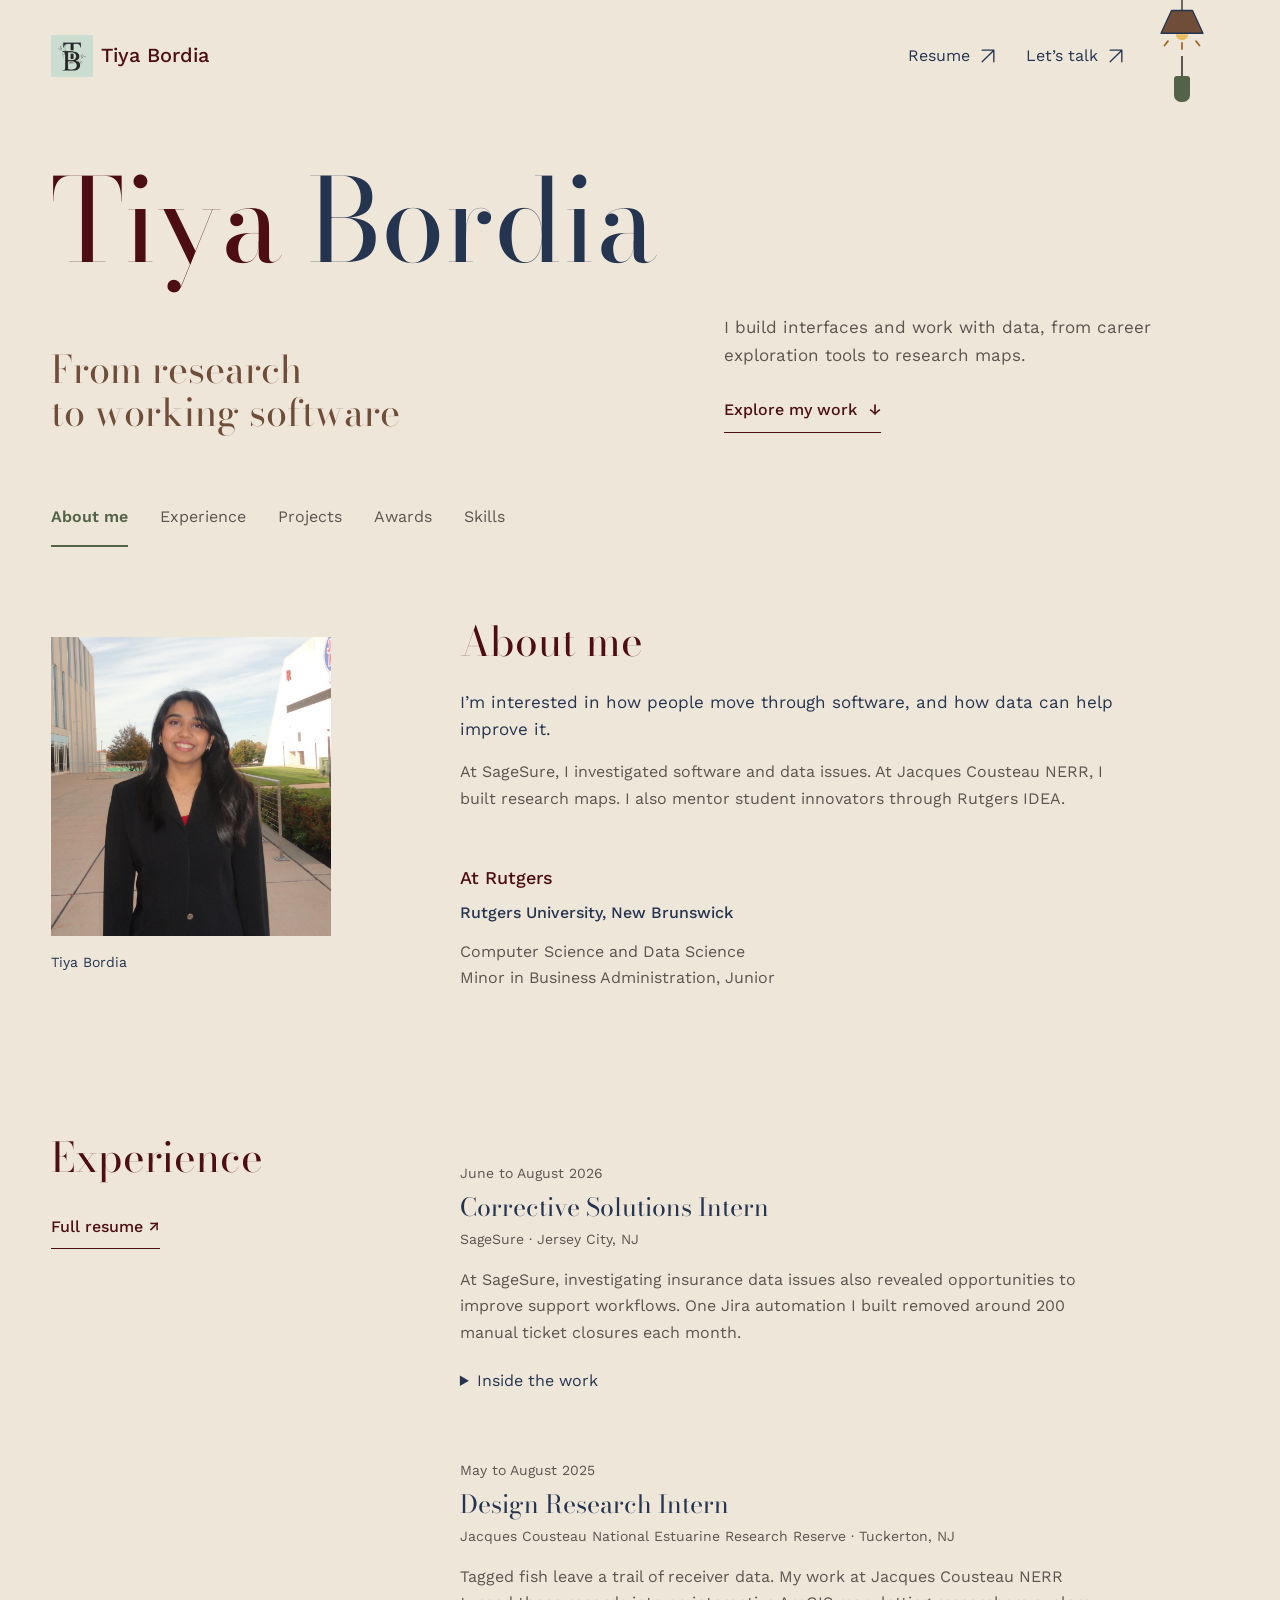
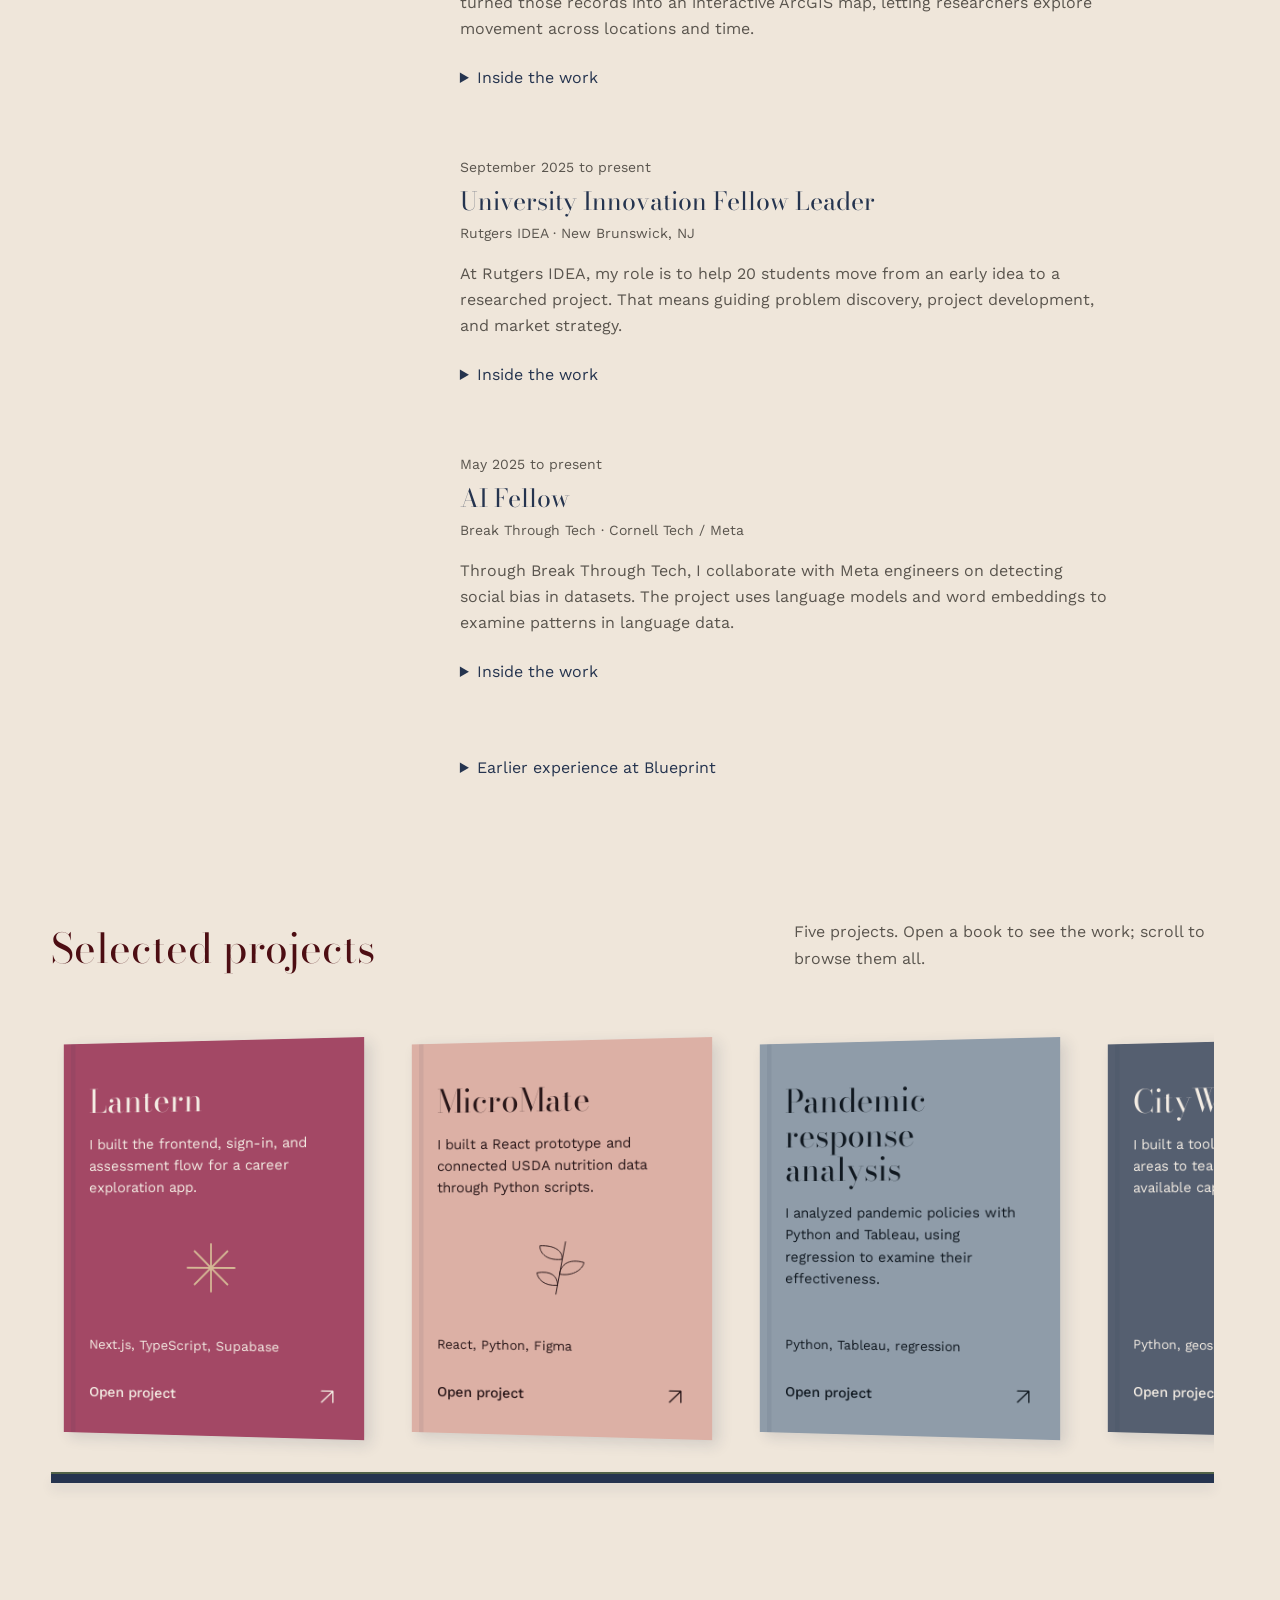
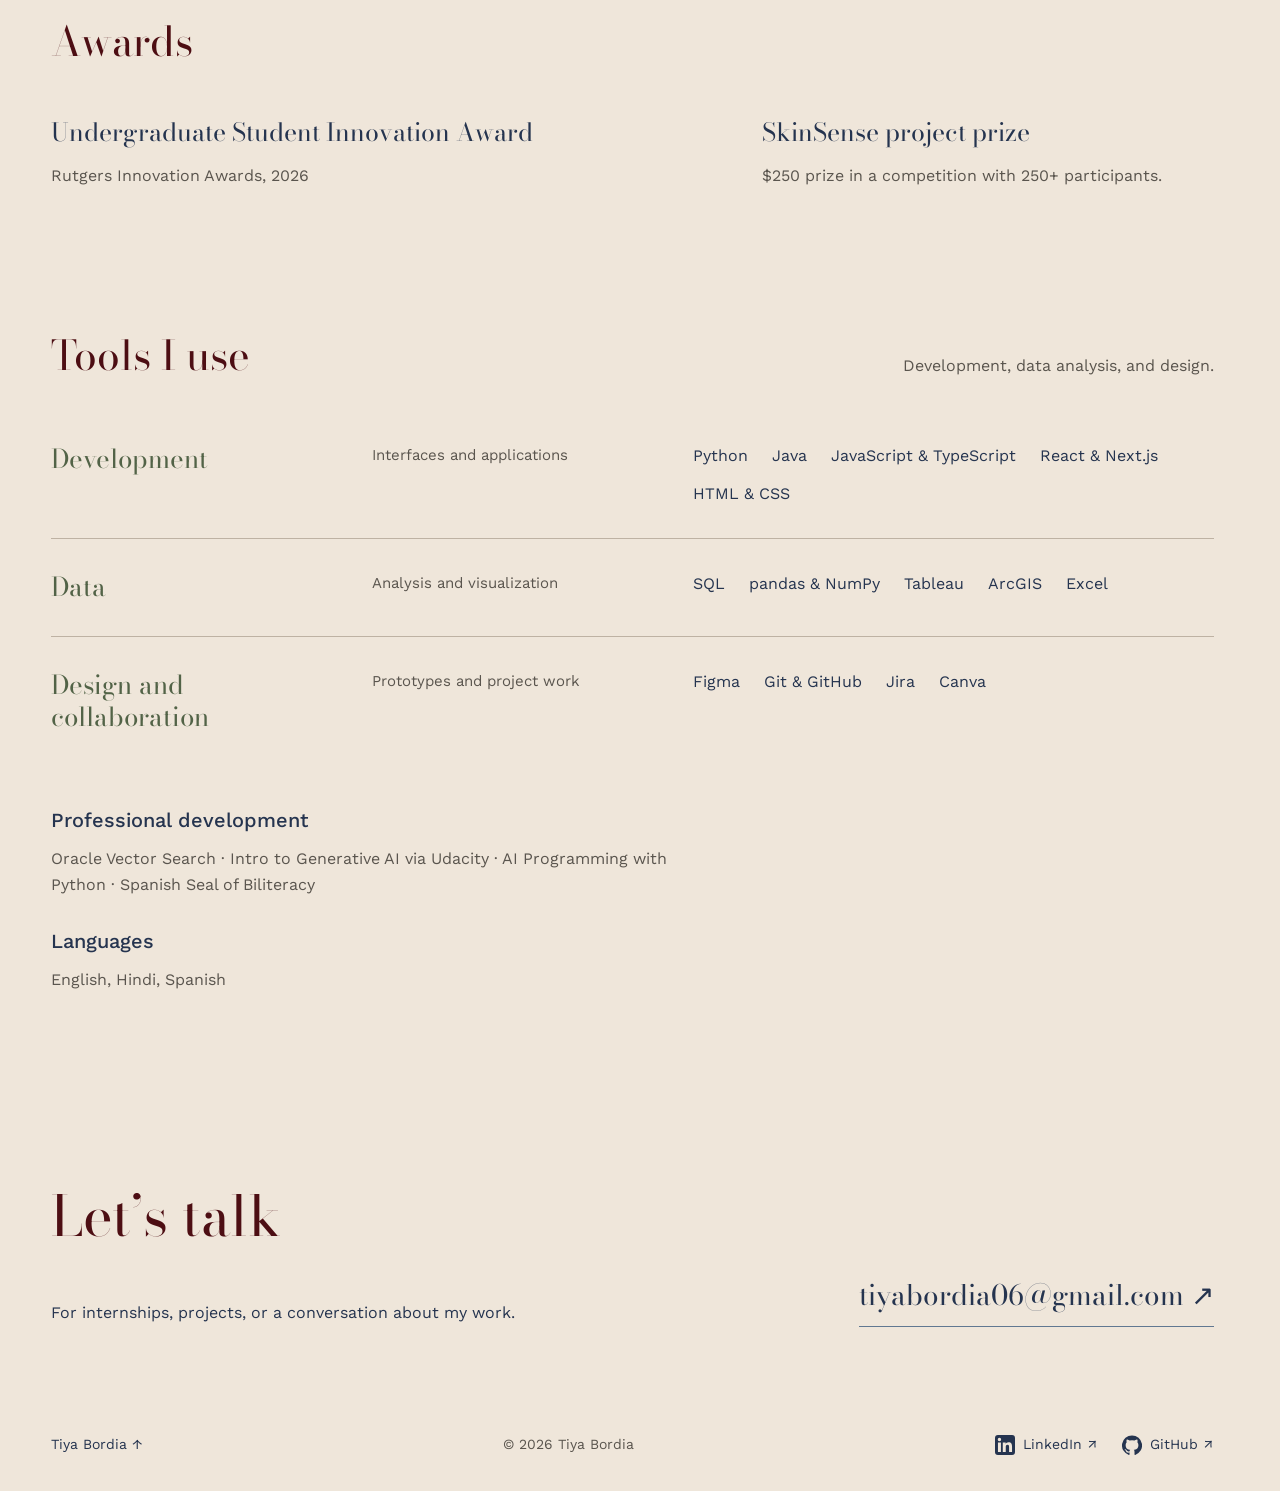
==== commit 1a20be0c: "Reduce typography scale and prevent toolkit heading overflow" ====
--- a/index.html
+++ b/index.html
@@ -17,7 +17,7 @@
   <link rel="stylesheet" href="./styles/theme-variations.css?v=clean-1">
   <script src="./scripts/appearance.js?v=theme2" defer></script>
   <link rel="stylesheet" href="./styles/appearance.css?v=emil1">
-<link rel="stylesheet" href="./styles/editorial-cleanup.css?v=layout2"><link rel="stylesheet" href="./styles/responsive.css?v=adapt1"></head>
+<link rel="stylesheet" href="./styles/editorial-cleanup.css?v=layout2"><link rel="stylesheet" href="./styles/responsive.css?v=type2"></head>
 <body>
   
   <a class="skip-link" href="#main">Skip to content</a>
--- a/styles/responsive.css
+++ b/styles/responsive.css
@@ -41,3 +41,35 @@
  .role-details summary, .earlier-experience summary { min-height:44px; }
  .book:active { text-decoration:underline; }
 }
+
+/* A quieter type scale, with room for longer toolkit labels. */
+.hero-redesign h1 { font-size:clamp(52px,9vw,116px); }
+h2, .about-layout h2, .experience .section-heading h2 { font-size:clamp(30px,3.2vw,44px); }
+.hero-redesign .hero-tagline { font-size:clamp(26px,3vw,38px); }
+.hero-redesign .hero-intro, .about-layout .about-lead { font-size:17px; }
+.experience-row h3, .award-list h3 { font-size:25px; }
+.contact h2 { font-size:clamp(34px,4.5vw,56px); }
+.skills .toolkit-card { grid-template-columns:minmax(0,1fr) minmax(0,1fr) minmax(0,1.8fr); }
+.skills .toolkit-card > * { min-width:0; }
+.skills .toolkit-card h3 { font-size:26px; line-height:1.25; overflow-wrap:break-word; text-wrap:wrap; }
+.skills .toolkit-card li { font-size:16px; overflow-wrap:anywhere; }
+.toolkit-card-note { font-size:15px; }
+.book-title { font-size:34px; }
+.book-contribution { font-size:15px; }
+.case-study > h1, .book-dialog .case-study > h1 { font-size:clamp(34px,5vw,64px); }
+.case-intro, .case-redesign > .case-intro { font-size:18px; }
+.case-body h2 { font-size:30px; }
+.case-body section p { font-size:16px; }
+@media(max-width:900px) and (min-width:701px) {
+ .skills .toolkit-card { grid-template-columns:minmax(0,1fr) minmax(0,2fr); }
+ .skills .toolkit-card ul { grid-column:2; }
+}
+@media(max-width:700px) {
+ .hero-redesign h1 { font-size:clamp(34px,9vw,60px); }
+ .hero-redesign .hero-tagline { font-size:27px; }
+ .hero-redesign .hero-intro, .about-layout .about-lead { font-size:16px; }
+ .skills .toolkit-card { grid-template-columns:minmax(0,1fr); gap:12px; }
+ .skills .toolkit-card h3 { font-size:25px; }
+ .book-title { font-size:32px; }
+ .case-body h2 { font-size:28px; }
+}
